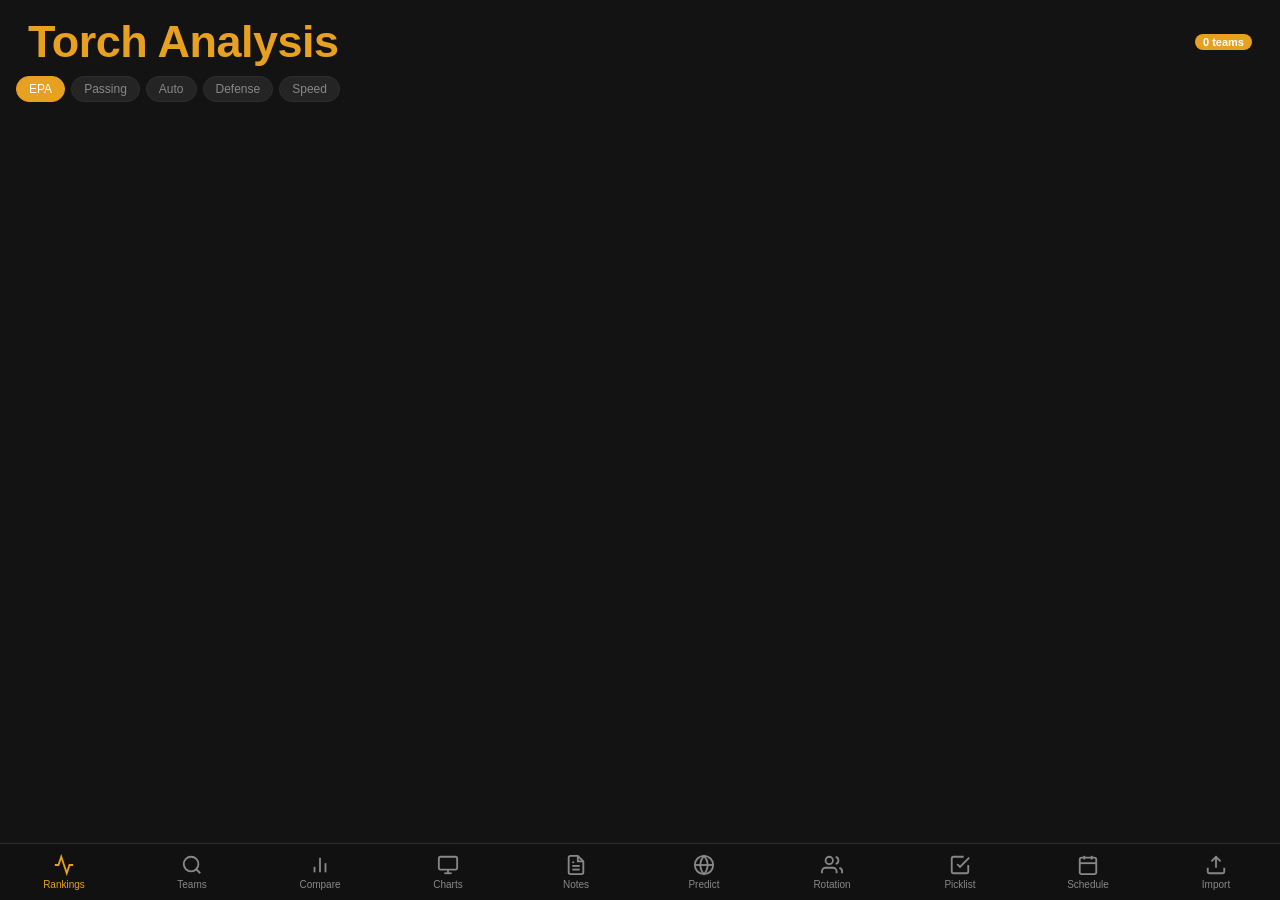
==== index.html @ f42e80dc "Bundle Chart.js locally so charts work offline / on restricted networks" ====
<!DOCTYPE html>
<html lang="en">
<head>
<meta charset="UTF-8">
<meta name="viewport" content="width=device-width, initial-scale=1, maximum-scale=1">
<meta name="apple-mobile-web-app-capable" content="yes">
<meta name="apple-mobile-web-app-status-bar-style" content="black-translucent">
<title>Torch Analysis</title>
<script src="chart.umd.min.js"></script>
<style>
  :root {
    --bg: #131313;
    --card: #1c1c1c;
    --card2: #242424;
    --border: #2e2e2e;
    --accent: #e8a020;
    --accent2: #c97d00;
    --red: #e05555;
    --green: #4caf7d;
    --yellow: #f0c040;
    --text: #f0f0f0;
    --muted: #888888;
    --radius: 12px;
  }
  * { box-sizing: border-box; margin: 0; padding: 0; -webkit-tap-highlight-color: transparent; }
  body { background: var(--bg); color: var(--text); font-family: -apple-system, sans-serif; min-height: 100vh; padding-bottom: 70px; }

  /* ── NAV ── */
  .nav { position: fixed; bottom: 0; left: 0; right: 0; background: #111; border-top: 1px solid var(--border); display: flex; z-index: 100; padding-bottom: env(safe-area-inset-bottom); }
  .nav-btn { flex: 1; display: flex; flex-direction: column; align-items: center; gap: 3px; padding: 10px 0; font-size: 10px; color: var(--muted); background: none; border: none; cursor: pointer; transition: color .15s; }
  .nav-btn.active { color: var(--accent); }
  .nav-btn svg { width: 22px; height: 22px; }

  /* ── HEADER ── */
  .header { padding: 16px 16px 8px; display: flex; align-items: center; justify-content: space-between; }
  .header h1 { font-size: 45px; font-weight: 700; letter-spacing: -.5px; color: var(--accent); }
  .header h1 span { color: var(--accent); }
  .badge { background: var(--accent); color: #fff; font-size: 11px; padding: 2px 8px; border-radius: 20px; font-weight: 600; }

  /* ── PAGES ── */
  .page { display: none; padding: 0 12px; }
  .page.active { display: block; }

  /* ── UPLOAD ── */
  .upload-zone { border: 2px dashed var(--border); border-radius: var(--radius); padding: 40px 20px; text-align: center; margin: 20px 0; cursor: pointer; transition: border-color .2s; }
  .upload-zone:hover, .upload-zone.drag { border-color: var(--accent); }
  .upload-zone svg { width: 48px; height: 48px; color: var(--muted); margin-bottom: 12px; }
  .upload-zone p { color: var(--muted); font-size: 14px; }
  .upload-zone strong { color: var(--text); display: block; font-size: 16px; margin-bottom: 6px; }
  #fileInput { display: none; }
  .loaded-files { display: flex; flex-direction: column; gap: 6px; margin: 12px 0; }
  .loaded-file { background: var(--card); border: 1px solid var(--border); border-radius: 10px; padding: 10px 14px; display: flex; align-items: center; justify-content: space-between; }
  .loaded-file-info { display: flex; flex-direction: column; gap: 2px; }
  .loaded-file-name { font-size: 14px; font-weight: 600; }
  .loaded-file-meta { font-size: 12px; color: var(--muted); }
  .remove-btn { background: none; border: none; color: var(--muted); cursor: pointer; padding: 4px; font-size: 18px; line-height: 1; }
  .remove-btn:hover { color: var(--red); }
  .btn { background: var(--accent); color: #fff; border: none; border-radius: 10px; padding: 12px 24px; font-size: 15px; font-weight: 600; cursor: pointer; width: 100%; margin-top: 8px; }
  .btn.secondary { background: var(--card2); color: var(--text); }

  /* ── SEARCH ── */
  .search-bar { position: relative; margin: 8px 0 12px; }
  .search-bar input { width: 100%; background: var(--card); border: 1px solid var(--border); border-radius: 10px; padding: 11px 14px 11px 38px; color: var(--text); font-size: 15px; outline: none; }
  .search-bar input::placeholder { color: var(--muted); }
  .search-bar svg { position: absolute; left: 11px; top: 50%; transform: translateY(-50%); color: var(--muted); width: 18px; height: 18px; }

  /* ── SORT BAR ── */
  .sort-bar { display: flex; gap: 6px; overflow-x: auto; padding-bottom: 8px; scrollbar-width: none; }
  .sort-bar::-webkit-scrollbar { display: none; }
  .sort-chip { background: var(--card2); border: 1px solid var(--border); color: var(--muted); border-radius: 20px; padding: 5px 12px; font-size: 12px; white-space: nowrap; cursor: pointer; transition: all .15s; }
  .sort-chip.active { background: var(--accent); border-color: var(--accent); color: #fff; }

  /* ── TEAM CARD (list) ── */
  .team-list { display: flex; flex-direction: column; gap: 8px; margin-top: 4px; }
  .team-card { background: var(--card); border-radius: var(--radius); padding: 14px; cursor: pointer; transition: background .15s; border: 1px solid var(--border); }
  .team-card:active { background: var(--card2); }
  .team-card-top { display: flex; align-items: center; justify-content: space-between; margin-bottom: 10px; }
  .team-num { font-size: 18px; font-weight: 700; }
  .epa-badge { font-size: 13px; font-weight: 700; padding: 3px 10px; border-radius: 20px; }
  .epa-high { background: rgba(76,175,125,.2); color: var(--green); }
  .epa-mid  { background: rgba(240,192,64,.2); color: var(--yellow); }
  .epa-low  { background: rgba(224,85,85,.2);  color: var(--red); }
  .team-stats { display: grid; grid-template-columns: repeat(4, 1fr); gap: 6px; }
  .stat { text-align: center; }
  .stat-val { font-size: 15px; font-weight: 700; }
  .stat-lbl { font-size: 10px; color: var(--muted); margin-top: 1px; }
  .rank-num { color: var(--muted); font-size: 13px; font-weight: 600; min-width: 24px; }

  /* ── TEAM DETAIL ── */
  .back-btn { display: flex; align-items: center; gap: 6px; color: var(--accent); font-size: 15px; background: none; border: none; cursor: pointer; padding: 10px 0; }
  .detail-hero { background: var(--card); border-radius: var(--radius); padding: 20px; margin: 8px 0; border: 1px solid var(--border); }
  .detail-team-num { font-size: 36px; font-weight: 800; }
  .detail-matches { color: var(--muted); font-size: 13px; margin-top: 2px; }
  .section-title { font-size: 13px; font-weight: 700; color: var(--muted); text-transform: uppercase; letter-spacing: .5px; margin: 16px 0 8px; }
  .stats-grid { display: grid; grid-template-columns: repeat(3, 1fr); gap: 8px; }
  .stat-card { background: var(--card); border-radius: 10px; padding: 14px 10px; text-align: center; border: 1px solid var(--border); }
  .stat-card-val { font-size: 22px; font-weight: 800; }
  .stat-card-lbl { font-size: 11px; color: var(--muted); margin-top: 3px; }
  .ability-row { display: flex; gap: 8px; flex-wrap: wrap; }
  .ability-chip { border-radius: 20px; padding: 5px 12px; font-size: 12px; font-weight: 600; }
  .chip-yes { background: rgba(76,175,125,.15); color: var(--green); border: 1px solid rgba(76,175,125,.3); }
  .chip-no  { background: rgba(255,255,255,.05); color: var(--muted); border: 1px solid var(--border); }
  .incident-row { display: flex; gap: 8px; flex-wrap: wrap; }
  .incident-chip { border-radius: 20px; padding: 5px 12px; font-size: 12px; font-weight: 600; background: rgba(224,85,85,.1); color: var(--red); border: 1px solid rgba(224,85,85,.2); }
  .match-row { background: var(--card); border-radius: 10px; padding: 12px 14px; margin-bottom: 6px; border: 1px solid var(--border); display: flex; align-items: center; gap: 12px; }
  .match-num { font-weight: 700; font-size: 14px; min-width: 28px; }
  .match-alliance { font-size: 11px; font-weight: 700; padding: 2px 7px; border-radius: 6px; }
  .alliance-red  { background: rgba(224,85,85,.2); color: var(--red); }
  .alliance-blue { background: rgba(240,165,0,.2); color: var(--accent); }
  .match-details { flex: 1; display: flex; gap: 14px; font-size: 13px; }
  .match-detail-item { display: flex; flex-direction: column; align-items: center; }
  .match-detail-val { font-weight: 700; }
  .match-detail-lbl { font-size: 10px; color: var(--muted); }

  /* ── COMPARE ── */
  .compare-inputs { display: grid; grid-template-columns: 1fr 1fr; gap: 8px; margin: 12px 0; }
  .compare-input { background: var(--card); border: 1px solid var(--border); border-radius: 10px; padding: 10px 12px; color: var(--text); font-size: 15px; width: 100%; outline: none; text-align: center; font-weight: 700; }
  .compare-grid { display: flex; flex-direction: column; gap: 6px; margin-top: 8px; }
  .compare-row { display: grid; grid-template-columns: 1fr auto 1fr; gap: 8px; align-items: center; background: var(--card); border-radius: 10px; padding: 12px; border: 1px solid var(--border); }
  .compare-val { font-size: 18px; font-weight: 800; text-align: center; }
  .compare-lbl { font-size: 11px; color: var(--muted); text-align: center; font-weight: 600; }
  .compare-winner { color: var(--green); }
  .compare-loser  { color: var(--muted); }

  /* ── CHARTS ── */
  .selector-label { font-size: 12px; font-weight: 700; color: var(--muted); text-transform: uppercase; letter-spacing: .5px; margin-bottom: 8px; }
  .selector-bar { display: flex; gap: 6px; overflow-x: auto; padding-bottom: 4px; scrollbar-width: none; }
  .selector-bar::-webkit-scrollbar { display: none; }
  .selector-chip { background: var(--card2); border: 1px solid var(--border); color: var(--muted); border-radius: 20px; padding: 6px 14px; font-size: 13px; font-weight: 600; white-space: nowrap; cursor: pointer; transition: all .15s; flex-shrink: 0; }
  .selector-chip.active { background: var(--accent); border-color: var(--accent); color: #fff; }
  .chart-dropdown { background: var(--card); border: 1px solid var(--border); border-radius: 10px; overflow: hidden; margin-bottom: 6px; }
  .chart-dropdown:empty { display: none; }
  .chart-dropdown-item { padding: 11px 14px; font-size: 14px; font-weight: 600; cursor: pointer; border-bottom: 1px solid var(--border); display: flex; align-items: center; justify-content: space-between; }
  .chart-dropdown-item:last-child { border-bottom: none; }
  .chart-dropdown-item:active { background: var(--card2); }
  .chart-dropdown-item .item-meta { font-size: 12px; color: var(--muted); font-weight: 400; }
  .chart-selected-team { background: var(--accent); color: #fff; border-radius: 10px; padding: 10px 14px; font-size: 14px; font-weight: 700; display: flex; align-items: center; justify-content: space-between; margin-bottom: 6px; }
  .chart-clear-btn { background: rgba(255,255,255,.2); border: none; color: #fff; border-radius: 6px; padding: 2px 8px; font-size: 12px; cursor: pointer; }

  /* ── NOTES ── */
  .notes-team-row { background: var(--card); border: 1px solid var(--border); border-radius: var(--radius); padding: 14px 16px; margin-bottom: 8px; cursor: pointer; display: flex; align-items: center; justify-content: space-between; }
  .notes-team-row:active { background: var(--card2); }
  .notes-team-row-left { display: flex; flex-direction: column; gap: 3px; }
  .notes-team-row-num { font-size: 18px; font-weight: 800; }
  .notes-team-row-meta { font-size: 12px; color: var(--muted); }
  .notes-team-row-right { display: flex; align-items: center; gap: 8px; }
  .notes-chevron { color: var(--muted); }
  .match-row-note { background: var(--card); border: 1px solid var(--border); border-radius: var(--radius); padding: 14px 16px; margin-bottom: 8px; cursor: pointer; display: flex; align-items: center; justify-content: space-between; }
  .match-row-note:active { background: var(--card2); }
  .match-row-note-left { display: flex; flex-direction: column; gap: 4px; }
  .match-row-note-title { font-size: 15px; font-weight: 700; display: flex; align-items: center; gap: 8px; }
  .match-row-note-sub { font-size: 12px; color: var(--muted); }
  .note-card { background: var(--card); border: 1px solid var(--border); border-radius: var(--radius); padding: 16px; margin-bottom: 10px; }
  .note-header { display: flex; align-items: center; justify-content: space-between; margin-bottom: 12px; }
  .note-team { font-size: 17px; font-weight: 800; }
  .note-meta { display: flex; gap: 6px; align-items: center; }
  .note-scout { font-size: 12px; color: var(--muted); }
  .note-section { margin-bottom: 14px; }
  .note-section-title { font-size: 11px; font-weight: 700; color: var(--muted); text-transform: uppercase; letter-spacing: .5px; margin-bottom: 6px; }
  .note-body { display: flex; flex-direction: column; gap: 6px; }
  .note-line { font-size: 14px; color: var(--text); line-height: 1.6; }
  .note-line span { color: var(--muted); margin-right: 4px; }
  .note-incidents { display: flex; gap: 6px; flex-wrap: wrap; }

  /* ── EMPTY ── */
  .empty { text-align: center; padding: 60px 20px; color: var(--muted); }
  .empty svg { width: 56px; height: 56px; margin-bottom: 16px; opacity: .4; }
  .empty p { font-size: 15px; }

  /* ── MISC ── */
  .divider { height: 1px; background: var(--border); margin: 12px 0; }
  .row { display: flex; align-items: center; justify-content: space-between; }
  .tag { font-size: 11px; background: var(--card2); color: var(--muted); padding: 2px 8px; border-radius: 6px; }
  .color-green { color: var(--green); }
  .color-yellow { color: var(--yellow); }
  .color-red { color: var(--red); }
  .color-accent { color: var(--accent); }

  /* ── LOCK SCREEN ── */
  .lock-overlay {
    position: fixed; inset: 0; z-index: 9999;
    background: var(--bg);
    display: flex; flex-direction: column; align-items: center; justify-content: center;
    padding: 32px;
  }
  .lock-overlay.hidden { display: none; }
  .lock-logo { font-size: 42px; font-weight: 800; color: var(--accent); letter-spacing: -1px; margin-bottom: 6px; }
  .lock-logo span { color: var(--accent2); }
  .lock-sub { font-size: 13px; color: var(--muted); margin-bottom: 36px; }
  .lock-box { width: 100%; max-width: 320px; background: var(--card); border: 1px solid var(--border); border-radius: 16px; padding: 24px; }
  .lock-box h2 { font-size: 15px; font-weight: 700; color: var(--text); margin-bottom: 16px; text-align: center; }
  .lock-input { width: 100%; background: var(--card2); border: 1px solid var(--border); border-radius: 10px; padding: 12px 14px; color: var(--text); font-size: 16px; outline: none; -webkit-appearance: none; margin-bottom: 12px; letter-spacing: 2px; }
  .lock-input.shake { animation: shake .3s ease; }
  .lock-btn { width: 100%; background: var(--accent); border: none; border-radius: 10px; padding: 13px; color: #131313; font-size: 15px; font-weight: 700; cursor: pointer; }
  .lock-err { font-size: 12px; color: #f87171; text-align: center; margin-top: 10px; min-height: 16px; }
  @keyframes shake {
    0%,100%{transform:translateX(0)} 20%{transform:translateX(-8px)} 40%{transform:translateX(8px)} 60%{transform:translateX(-6px)} 80%{transform:translateX(6px)}
  }
</style>
</head>
<body>


<!-- ── AI LOCK ── -->
<div class="lock-overlay hidden" id="ai-lock">
  <div class="lock-logo" id="ai-lock-logo">AI <span>Scout</span></div>
  <div class="lock-sub">Restricted Access</div>
  <div style="font-size:14px;color:#888888;text-align:center;margin-bottom:20px;line-height:1.5;">Restricted access — please enter password</div>
  <div class="lock-box">
    <h2 id="ai-lock-title">AI Access Password</h2>
    <input class="lock-input" id="ai-lock-input" type="password" placeholder="Password" onkeydown="if(event.key==='Enter')submitAILock()">
    <button class="lock-btn" onclick="submitAILock()">Unlock</button>
    <div class="lock-err" id="ai-lock-err"></div>
  </div>
</div>

<!-- ── NAVIGATION ── -->
<nav class="nav">
  <button class="nav-btn active" onclick="showPage('rankings')">
    <svg viewBox="0 0 24 24" fill="none" stroke="currentColor" stroke-width="2"><polyline points="22 12 18 12 15 21 9 3 6 12 2 12"/></svg>
    Rankings
  </button>
  <button class="nav-btn" onclick="showPage('teams')">
    <svg viewBox="0 0 24 24" fill="none" stroke="currentColor" stroke-width="2"><circle cx="11" cy="11" r="8"/><line x1="21" y1="21" x2="16.65" y2="16.65"/></svg>
    Teams
  </button>
  <button class="nav-btn" onclick="showPage('compare')">
    <svg viewBox="0 0 24 24" fill="none" stroke="currentColor" stroke-width="2"><line x1="18" y1="20" x2="18" y2="10"/><line x1="12" y1="20" x2="12" y2="4"/><line x1="6" y1="20" x2="6" y2="14"/></svg>
    Compare
  </button>
  <button class="nav-btn" onclick="showPage('charts')">
    <svg viewBox="0 0 24 24" fill="none" stroke="currentColor" stroke-width="2"><rect x="2" y="3" width="20" height="14" rx="2"/><line x1="8" y1="21" x2="16" y2="21"/><line x1="12" y1="17" x2="12" y2="21"/></svg>
    Charts
  </button>
  <button class="nav-btn" onclick="showPage('notes')">
    <svg viewBox="0 0 24 24" fill="none" stroke="currentColor" stroke-width="2"><path d="M14 2H6a2 2 0 00-2 2v16a2 2 0 002 2h12a2 2 0 002-2V8z"/><polyline points="14 2 14 8 20 8"/><line x1="16" y1="13" x2="8" y2="13"/><line x1="16" y1="17" x2="8" y2="17"/><polyline points="10 9 9 9 8 9"/></svg>
    Notes
  </button>
  <button class="nav-btn" onclick="showPage('predict')">
    <svg viewBox="0 0 24 24" fill="none" stroke="currentColor" stroke-width="2"><circle cx="12" cy="12" r="10"/><line x1="2" y1="12" x2="22" y2="12"/><path d="M12 2a15.3 15.3 0 0 1 4 10 15.3 15.3 0 0 1-4 10 15.3 15.3 0 0 1-4-10 15.3 15.3 0 0 1 4-10z"/></svg>
    Predict
  </button>
  <button class="nav-btn" onclick="showPage('rotation')">
    <svg viewBox="0 0 24 24" fill="none" stroke="currentColor" stroke-width="2"><path d="M17 21v-2a4 4 0 00-4-4H5a4 4 0 00-4 4v2"/><circle cx="9" cy="7" r="4"/><path d="M23 21v-2a4 4 0 00-3-3.87"/><path d="M16 3.13a4 4 0 010 7.75"/></svg>
    Rotation
  </button>
  <button class="nav-btn" onclick="showPage('picklist')">
    <svg viewBox="0 0 24 24" fill="none" stroke="currentColor" stroke-width="2"><path d="M9 11l3 3L22 4"/><path d="M21 12v7a2 2 0 01-2 2H5a2 2 0 01-2-2V5a2 2 0 012-2h11"/></svg>
    Picklist
  </button>
  <button class="nav-btn" onclick="showPage('schedule')">
    <svg viewBox="0 0 24 24" fill="none" stroke="currentColor" stroke-width="2"><rect x="3" y="4" width="18" height="18" rx="2"/><line x1="16" y1="2" x2="16" y2="6"/><line x1="8" y1="2" x2="8" y2="6"/><line x1="3" y1="10" x2="21" y2="10"/></svg>
    Schedule
  </button>
  <button class="nav-btn" onclick="requestImportPage()">
    <svg viewBox="0 0 24 24" fill="none" stroke="currentColor" stroke-width="2"><path d="M21 15v4a2 2 0 01-2 2H5a2 2 0 01-2-2v-4"/><polyline points="17 8 12 3 7 8"/><line x1="12" y1="3" x2="12" y2="15"/></svg>
    Import
  </button>
</nav>

<!-- ══ PAGE: PICKLIST ══ -->
<div id="page-picklist" class="page">
  <div class="header"><h1>Alliance <span>Picklist</span></h1></div>
  <div style="padding:0 4px">
    <div style="background:var(--card);border:1px solid var(--border);border-radius:var(--radius);padding:12px 14px;margin-bottom:10px;">
      <div style="font-size:11px;color:var(--muted);font-weight:600;text-transform:uppercase;letter-spacing:.5px;margin-bottom:6px;">Your Team</div>
      <input id="picklist-my-team" type="text" inputmode="numeric" pattern="[0-9]*" placeholder="Enter your team number"
        style="width:100%;background:var(--card2);border:1px solid var(--border);border-radius:10px;padding:10px 14px;color:var(--text);font-size:16px;font-weight:700;outline:none;-webkit-appearance:none;"
        oninput="picklistMyTeam=this.value.trim();localStorage.setItem('frc_picklist_myteam',picklistMyTeam);renderPicklist()">
    </div>
    <div id="picklist-suggestion" style="display:none;background:var(--card);border:1px solid var(--accent);border-radius:var(--radius);padding:12px 14px;margin-bottom:10px;"></div>
    <div class="selector-bar" style="margin-bottom:10px">
      <div class="selector-chip active" id="pl-filter-all" onclick="setPlFilter('all')">All</div>
      <div class="selector-chip" id="pl-filter-available" onclick="setPlFilter('available')">Available</div>
      <div class="selector-chip" id="pl-filter-taken" onclick="setPlFilter('taken')">Taken</div>
      <div class="selector-chip" id="pl-filter-dnp" onclick="setPlFilter('dnp')">DNP</div>
    </div>
    <div id="picklist-list"></div>
    <button class="btn secondary" onclick="resetPicklistStatuses()" style="margin-top:12px;width:100%">Reset All Statuses</button>
  </div>
</div>

<!-- ══ PAGE: SCHEDULE ══ -->
<div id="page-schedule" class="page">
  <div class="header"><h1>Match <span>Schedule</span></h1></div>
  <div style="padding:0 4px">
    <div style="display:flex;gap:8px;margin-bottom:10px;align-items:center">
      <input id="schedule-my-team" type="text" inputmode="numeric" pattern="[0-9]*" placeholder="Your team #"
        style="flex:1;background:var(--card);border:1px solid var(--border);border-radius:10px;padding:8px 12px;color:var(--text);font-size:15px;font-weight:700;outline:none;-webkit-appearance:none;"
        oninput="scheduleMyTeam=this.value.trim();renderSchedule()">
      <div class="selector-bar" style="margin:0">
        <div class="selector-chip active" id="sched-filter-all" onclick="setSchedFilter('all')">All</div>
        <div class="selector-chip" id="sched-filter-mine" onclick="setSchedFilter('mine')">Mine</div>
      </div>
    </div>
    <div id="schedule-list"></div>
  </div>
</div>

<!-- ══ PAGE: CHARTS ══ -->
<div id="page-charts" class="page">
  <div class="header"><h1>Team <span>Charts</span></h1></div>
  <div style="padding: 0 4px">

    <!-- Mode selector -->
    <div class="selector-label">Mode</div>
    <div class="selector-bar" style="margin-bottom:14px">
      <div class="selector-chip active" id="mode-perMatch"    onclick="setChartMode('perMatch')">Per Match</div>
      <div class="selector-chip"        id="mode-overEvents"  onclick="setChartMode('overEvents')">Over Events</div>
      <div class="selector-chip"        id="mode-compare"     onclick="setChartMode('compare')">Compare</div>
      <div class="selector-chip"        id="mode-overlay"     onclick="setChartMode('overlay')">Overlay</div>
    </div>

    <!-- ── PER MATCH ── -->
    <div id="chart-mode-perMatch">
    <!-- Team search -->
    <div class="selector-label">Teams <span style="font-weight:400;text-transform:none;letter-spacing:0">(up to 10)</span></div>
    <div class="search-bar" style="margin:0 0 4px">
      <svg viewBox="0 0 24 24" fill="none" stroke="currentColor" stroke-width="2"><circle cx="11" cy="11" r="8"/><line x1="21" y1="21" x2="16.65" y2="16.65"/></svg>
      <input id="chart-team-input" type="text" inputmode="numeric" pattern="[0-9]*" placeholder="Add a team number…" oninput="filterChartTeams()" autocomplete="off">
    </div>
    <div id="chart-team-dropdown" class="chart-dropdown"></div>
    <div id="chart-teams-selected" style="display:flex;flex-wrap:wrap;gap:6px;margin-bottom:10px;min-height:0"></div>

    <!-- Chart type -->
    <div class="selector-label" style="margin-top:6px">Chart Type</div>
    <div class="selector-bar">
      <div class="selector-chip active" id="ctype-bar"  onclick="setChartType('bar')">Bar</div>
      <div class="selector-chip"        id="ctype-line" onclick="setChartType('line')">Line</div>
      <div class="selector-chip"        id="ctype-dot"  onclick="setChartType('dot')">Dot</div>
    </div>

    <!-- Category -->
    <div class="selector-label" style="margin-top:12px">Category</div>
    <div class="selector-bar">
      <div class="selector-chip active" id="cat-Scoring"  onclick="setChartCat('Scoring')">Scoring</div>
      <div class="selector-chip"        id="cat-Accuracy" onclick="setChartCat('Accuracy')">Accuracy</div>
      <div class="selector-chip"        id="cat-Auto"     onclick="setChartCat('Auto')">Auto</div>
    </div>

    <!-- Metrics -->
    <div class="selector-label" style="margin-top:12px">Metric</div>
    <div class="selector-bar" id="chart-metric-bar"></div>

    <!-- Avg toggle -->
    <div style="display:flex;align-items:center;gap:8px;margin:12px 0 4px">
      <label style="display:flex;align-items:center;gap:6px;cursor:pointer;font-size:13px;color:var(--muted)">
        <input type="checkbox" id="show-avg" onchange="renderChart()" style="accent-color:var(--accent)"> Show average line
      </label>
    </div>

    <!-- Chart -->
    <div id="chart-container" style="position:relative;background:var(--card);border:1px solid var(--border);border-radius:var(--radius);padding:16px;margin-top:4px;">
      <canvas id="main-chart"></canvas>
      <div id="chart-empty" class="empty" style="padding:40px 0"><p>Select a team and metric</p></div>
    </div>
    </div><!-- end chart-mode-perMatch -->

    <!-- ── OVER EVENTS ── -->
    <div id="chart-mode-overEvents" style="display:none">
      <div class="selector-label">Team</div>
      <div class="search-bar" style="margin:0 0 4px">
        <svg viewBox="0 0 24 24" fill="none" stroke="currentColor" stroke-width="2"><circle cx="11" cy="11" r="8"/><line x1="21" y1="21" x2="16.65" y2="16.65"/></svg>
        <input id="oe-team-input" type="text" inputmode="numeric" pattern="[0-9]*" placeholder="Type a team number…" oninput="filterOETeam()" autocomplete="off">
      </div>
      <div id="oe-team-dropdown" class="chart-dropdown"></div>
      <div id="oe-team-selected" style="margin-bottom:10px;font-size:14px;font-weight:700;color:var(--accent)"></div>

      <div class="selector-label" style="margin-top:6px">Metric</div>
      <div class="selector-bar" id="oe-metric-bar"></div>

      <div id="oe-chart-container" style="position:relative;background:var(--card);border:1px solid var(--border);border-radius:var(--radius);padding:16px;margin-top:12px;">
        <canvas id="oe-chart"></canvas>
        <div id="oe-empty" class="empty" style="padding:40px 0"><p>Select a team and metric</p></div>
      </div>
    </div>

    <!-- ── COMPARE ── -->
    <div id="chart-mode-compare" style="display:none">
      
      <div id="cmp-team-picker">
        <div class="search-bar" style="margin:0 0 4px">
          <svg viewBox="0 0 24 24" fill="none" stroke="currentColor" stroke-width="2"><circle cx="11" cy="11" r="8"/><line x1="21" y1="21" x2="16.65" y2="16.65"/></svg>
          <input id="cmp-team-input" type="text" inputmode="numeric" pattern="[0-9]*" placeholder="Add a team…" oninput="filterCmpTeams()" autocomplete="off">
        </div>
        <div id="cmp-team-dropdown" class="chart-dropdown"></div>
        <div id="cmp-teams-selected" style="display:flex;flex-wrap:wrap;gap:6px;margin-bottom:10px;"></div>
      </div>

      <div class="selector-label">Dependent Variable (Y axis)</div>
      <div class="selector-bar" id="cmp-metric-bar"></div>

      <div class="selector-label" style="margin-top:12px">Sort</div>
      <div class="selector-bar" style="margin-bottom:12px">
        <div class="selector-chip active" id="cmp-sort-desc" onclick="setCmpSort('desc')">Highest first</div>
        <div class="selector-chip" id="cmp-sort-asc" onclick="setCmpSort('asc')">Lowest first</div>
        <div class="selector-chip" id="cmp-sort-team" onclick="setCmpSort('team')">By team #</div>
      </div>

      <div id="cmp-chart-container" style="position:relative;background:var(--card);border:1px solid var(--border);border-radius:var(--radius);padding:16px;">
        <canvas id="cmp-chart"></canvas>
        <div id="cmp-empty" class="empty" style="padding:40px 0"><p>Select a metric to compare</p></div>
      </div>
    </div>

    <!-- ── OVERLAY ── -->
    <div id="chart-mode-overlay" style="display:none">

      <div class="selector-label">Teams <span style="font-weight:400;text-transform:none;letter-spacing:0">(up to 6)</span></div>
      <div class="search-bar" style="margin:0 0 4px">
        <svg viewBox="0 0 24 24" fill="none" stroke="currentColor" stroke-width="2"><circle cx="11" cy="11" r="8"/><line x1="21" y1="21" x2="16.65" y2="16.65"/></svg>
        <input id="ov-team-input" type="text" inputmode="numeric" pattern="[0-9]*" placeholder="Add a team number…" oninput="filterOvTeams()" autocomplete="off">
      </div>
      <div id="ov-team-dropdown" class="chart-dropdown"></div>
      <div id="ov-teams-selected" style="display:flex;flex-wrap:wrap;gap:6px;margin-bottom:12px;min-height:0"></div>

      <div class="selector-label">Metrics <span style="font-weight:400;text-transform:none;letter-spacing:0">(select multiple)</span></div>
      <div id="ov-metrics-grid" style="display:grid;grid-template-columns:1fr 1fr;gap:6px;margin-bottom:12px;"></div>

      <div class="selector-label" style="margin-top:4px">X Axis</div>
      <div class="selector-bar" style="margin-bottom:10px">
        <div class="selector-chip active" id="ov-x-teams"   onclick="setOvX('teams')">By Team</div>
        <div class="selector-chip"        id="ov-x-matches" onclick="setOvX('matches')">Match History</div>
        <div class="selector-chip"        id="ov-x-events"  onclick="setOvX('events')">By Event</div>
      </div>

      <div class="selector-label">Chart Type</div>
      <div class="selector-bar" style="margin-bottom:10px">
        <div class="selector-chip active" id="ov-type-bar"  onclick="setOvType('bar')">Bar</div>
        <div class="selector-chip"        id="ov-type-line" onclick="setOvType('line')">Line</div>
        <div class="selector-chip"        id="ov-type-dot"  onclick="setOvType('dot')">Dot</div>
      </div>

      <div id="ov-empty" class="empty" style="padding:40px 0;margin-top:4px;"><p>Select teams and metrics to overlay</p></div>
      <div id="ov-charts-grid" style="display:none;gap:10px;margin-top:4px;"></div>

    </div>

  </div>
</div>

<!-- ══ PAGE: NOTES ══ -->
<div id="page-notes" class="page">
  <!-- Level 1: Team list -->
  <div id="notes-level-teams">
    <div class="header"><h1>Scout <span>Notes</span></h1></div>
    <div style="padding: 0 4px">
      <div class="search-bar">
        <svg viewBox="0 0 24 24" fill="none" stroke="currentColor" stroke-width="2"><circle cx="11" cy="11" r="8"/><line x1="21" y1="21" x2="16.65" y2="16.65"/></svg>
        <input id="notes-search" type="text" inputmode="numeric" pattern="[0-9]*" placeholder="Search team number…" oninput="renderNotes()">
      </div>
      <div id="notes-list"></div>
    </div>
  </div>

  <!-- Level 2: Match list for a team -->
  <div id="notes-level-matches" style="display:none">
    <div class="header" style="align-items:center">
      <button class="back-btn" style="padding:0" onclick="notesBack('teams')">
        <svg width="18" height="18" viewBox="0 0 24 24" fill="none" stroke="currentColor" stroke-width="2.5"><polyline points="15 18 9 12 15 6"/></svg>
        Notes
      </button>
    </div>
    <div style="padding: 0 4px" id="notes-matches-content"></div>
  </div>

  <!-- Level 3: Full note for a single match -->
  <div id="notes-level-detail" style="display:none">
    <div class="header" style="align-items:center">
      <button class="back-btn" style="padding:0" onclick="notesBack('matches')">
        <svg width="18" height="18" viewBox="0 0 24 24" fill="none" stroke="currentColor" stroke-width="2.5"><polyline points="15 18 9 12 15 6"/></svg>
        <span id="notes-detail-back-label">Team</span>
      </button>
    </div>
    <div style="padding: 0 4px" id="notes-detail-content"></div>
  </div>
</div>

<!-- ══ PAGE: RANKINGS ══ -->
<div id="page-rankings" class="page active">
  <div class="header">
    <h1>Torch <span>Analysis</span></h1>
    <span class="badge" id="team-count-badge">0 teams</span>
  </div>
  <div style="padding: 0 4px">
    <div class="sort-bar" id="sort-bar">
      <div class="sort-chip active" onclick="setSort('epa')">EPA</div>
      <div class="sort-chip" onclick="setSort('passing')">Passing</div>
      <div class="sort-chip" onclick="setSort('autoShots')">Auto</div>
      <div class="sort-chip" onclick="setSort('defense')">Defense</div>
      <div class="sort-chip" onclick="setSort('speed')">Speed</div>
    </div>
    <div class="team-list" id="rankings-list"></div>
  </div>
</div>

<!-- ══ PAGE: TEAMS ══ -->
<div id="page-teams" class="page">
  <div class="header"><h1>Team <span>Lookup</span></h1></div>
  <div style="padding: 0 4px">
    <div class="search-bar">
      <svg viewBox="0 0 24 24" fill="none" stroke="currentColor" stroke-width="2"><circle cx="11" cy="11" r="8"/><line x1="21" y1="21" x2="16.65" y2="16.65"/></svg>
      <input id="team-search" type="text" inputmode="numeric" pattern="[0-9]*" placeholder="Search team number…" oninput="renderTeamSearch()">
    </div>
    <div id="team-search-results"></div>
  </div>
</div>

<!-- ══ PAGE: COMPARE ══ -->
<div id="page-compare" class="page">
  <div class="header"><h1>Team <span>Compare</span></h1></div>
  <div style="padding: 0 4px">
    <div class="compare-inputs">
      <input class="compare-input" id="compare-a" type="text" inputmode="numeric" pattern="[0-9]*" placeholder="Team A" oninput="renderCompare()">
      <input class="compare-input" id="compare-b" type="text" inputmode="numeric" pattern="[0-9]*" placeholder="Team B" oninput="renderCompare()">
    </div>
    <div id="compare-results"></div>
  </div>
</div>

<!-- ══ PAGE: PREDICT ══ -->
<div id="page-predict" class="page">
  <div class="header"><h1>Match <span>Predict</span></h1></div>
  <div style="padding: 0 4px 24px;">

    <div style="display:grid;grid-template-columns:1fr 1fr;gap:10px;margin-bottom:16px;">

      <div style="background:rgba(224,85,85,.08);border:1px solid rgba(224,85,85,.35);border-radius:var(--radius);padding:14px;">
        <div style="font-size:12px;font-weight:700;color:#e05555;text-transform:uppercase;letter-spacing:.5px;margin-bottom:10px;">Red Alliance</div>
        <input id="red1" type="text" inputmode="numeric" pattern="[0-9]*" placeholder="Team 1" style="width:100%;background:var(--card2);border:1px solid rgba(224,85,85,.3);border-radius:8px;padding:9px 10px;color:var(--text);font-size:15px;font-weight:700;outline:none;-webkit-appearance:none;margin-bottom:6px;text-align:center;" oninput="clearPrediction()">
        <input id="red2" type="text" inputmode="numeric" pattern="[0-9]*" placeholder="Team 2" style="width:100%;background:var(--card2);border:1px solid rgba(224,85,85,.3);border-radius:8px;padding:9px 10px;color:var(--text);font-size:15px;font-weight:700;outline:none;-webkit-appearance:none;margin-bottom:6px;text-align:center;" oninput="clearPrediction()">
        <input id="red3" type="text" inputmode="numeric" pattern="[0-9]*" placeholder="Team 3" style="width:100%;background:var(--card2);border:1px solid rgba(224,85,85,.3);border-radius:8px;padding:9px 10px;color:var(--text);font-size:15px;font-weight:700;outline:none;-webkit-appearance:none;text-align:center;" oninput="clearPrediction()">
      </div>

      <div style="background:rgba(59,130,246,.08);border:1px solid rgba(59,130,246,.35);border-radius:var(--radius);padding:14px;">
        <div style="font-size:12px;font-weight:700;color:#60a5fa;text-transform:uppercase;letter-spacing:.5px;margin-bottom:10px;">Blue Alliance</div>
        <input id="blue1" type="text" inputmode="numeric" pattern="[0-9]*" placeholder="Team 1" style="width:100%;background:var(--card2);border:1px solid rgba(59,130,246,.3);border-radius:8px;padding:9px 10px;color:var(--text);font-size:15px;font-weight:700;outline:none;-webkit-appearance:none;margin-bottom:6px;text-align:center;" oninput="clearPrediction()">
        <input id="blue2" type="text" inputmode="numeric" pattern="[0-9]*" placeholder="Team 2" style="width:100%;background:var(--card2);border:1px solid rgba(59,130,246,.3);border-radius:8px;padding:9px 10px;color:var(--text);font-size:15px;font-weight:700;outline:none;-webkit-appearance:none;margin-bottom:6px;text-align:center;" oninput="clearPrediction()">
        <input id="blue3" type="text" inputmode="numeric" pattern="[0-9]*" placeholder="Team 3" style="width:100%;background:var(--card2);border:1px solid rgba(59,130,246,.3);border-radius:8px;padding:9px 10px;color:var(--text);font-size:15px;font-weight:700;outline:none;-webkit-appearance:none;text-align:center;" oninput="clearPrediction()">
      </div>
    </div>

    <div style="display:flex;gap:8px;margin-bottom:16px;">
      <button class="btn" onclick="runPrediction()" style="flex:1;">Predict Winner</button>
      <button onclick="clearAllTeams()" style="background:var(--card2);border:1px solid var(--border);border-radius:var(--radius);padding:10px 16px;color:var(--muted);font-size:14px;font-weight:600;cursor:pointer;">Clear</button>
    </div>

    <div id="predict-result" style="display:none;">
      <div id="predict-banner" style="border-radius:var(--radius);padding:20px;text-align:center;margin-bottom:12px;">
        <div id="predict-winner-label" style="font-size:13px;font-weight:700;text-transform:uppercase;letter-spacing:.5px;margin-bottom:6px;opacity:.8;"></div>
        <div id="predict-winner-name" style="font-size:28px;font-weight:800;"></div>
        <div id="predict-confidence" style="font-size:13px;margin-top:6px;opacity:.75;"></div>
      </div>
      <div style="background:var(--card);border:1px solid var(--border);border-radius:var(--radius);padding:14px;margin-bottom:12px;">
        <div style="font-size:12px;font-weight:700;color:var(--muted);text-transform:uppercase;letter-spacing:.5px;margin-bottom:12px;">Projected Scores</div>
        <div style="display:flex;align-items:center;gap:8px;">
          <div style="flex:1;text-align:center;">
            <div id="pred-red-score" style="font-size:32px;font-weight:800;color:#e05555;"></div>
            <div style="font-size:11px;color:var(--muted);margin-top:2px;">RED</div>
          </div>
          <div style="font-size:18px;color:var(--muted);font-weight:700;">vs</div>
          <div style="flex:1;text-align:center;">
            <div id="pred-blue-score" style="font-size:32px;font-weight:800;color:#60a5fa;"></div>
            <div style="font-size:11px;color:var(--muted);margin-top:2px;">BLUE</div>
          </div>
        </div>
      </div>
      <div id="predict-breakdown" style="background:var(--card);border:1px solid var(--border);border-radius:var(--radius);padding:14px;margin-bottom:12px;">
        <div style="font-size:12px;font-weight:700;color:var(--muted);text-transform:uppercase;letter-spacing:.5px;margin-bottom:10px;">Team Breakdown</div>
        <div id="predict-breakdown-content"></div>
      </div>

      <!-- Charts -->
      <div id="predict-charts"></div>

    </div>
    <div id="predict-err" style="font-size:13px;color:var(--red);text-align:center;margin-top:8px;"></div>
  </div>
</div>

<!-- ══ PAGE: IMPORT ══ -->
<div id="page-import" class="page">
  <div class="header"><h1>Import <span>Data</span></h1></div>
  <div style="padding: 0 4px">
    <div class="upload-zone" id="upload-zone" onclick="document.getElementById('fileInput').click()">
      <svg viewBox="0 0 24 24" fill="none" stroke="currentColor" stroke-width="1.5"><path d="M14 2H6a2 2 0 00-2 2v16a2 2 0 002 2h12a2 2 0 002-2V8z"/><polyline points="14 2 14 8 20 8"/><line x1="12" y1="18" x2="12" y2="12"/><line x1="9" y1="15" x2="15" y2="15"/></svg>
      <strong>Tap to import CSV</strong>
      <p>Select one or multiple files — they'll be merged</p>
    </div>
    <input type="file" id="fileInput" accept=".csv" multiple onchange="handleFiles(event)">
    <div id="loaded-files-list" class="loaded-files"></div>
    <div id="import-status" style="margin-top:4px;"></div>
    <button class="btn" id="export-all-btn" onclick="exportAllCSV()" style="display:none;margin-top:4px;">⬇ Export All as CSV</button>
    <button class="btn secondary" id="clear-btn" onclick="clearAllData()" style="display:none;margin-top:4px;">Clear All Data</button>
    <div style="margin-top:16px">
      <div style="font-size:11px;color:var(--muted);font-weight:600;text-transform:uppercase;letter-spacing:.5px;margin-bottom:8px;">Match Schedule</div>

      <!-- Image drop zone -->
      <div id="sched-img-zone" onclick="document.getElementById('sched-img-input').click()" ondragover="event.preventDefault();this.style.borderColor='var(--accent)'" ondragleave="this.style.borderColor='var(--border)'" ondrop="schedHandleDrop(event)" style="border:2px dashed var(--border);border-radius:var(--radius);padding:18px;text-align:center;cursor:pointer;margin-bottom:8px;transition:border-color .2s;">
        <div style="font-size:22px;margin-bottom:4px;">📷</div>
        <div style="font-size:13px;color:var(--muted);">Drop or tap to upload a schedule screenshot</div>
        <div style="font-size:11px;color:var(--muted);margin-top:2px;">You can also press Ctrl/Cmd+V to paste a screenshot</div>
        <input id="sched-img-input" type="file" accept="image/*" style="display:none" onchange="schedHandleFile(this.files[0])">
      </div>
      <div id="sched-img-status" style="margin-bottom:6px;font-size:13px;"></div>

      <div style="font-size:11px;color:var(--muted);margin-bottom:6px;">— or paste text directly —</div>
      <textarea id="schedule-paste" placeholder="Paste schedule here — copy from FRC Events, The Blue Alliance, or any spreadsheet. Expects columns: Match, Red 1, Red 2, Red 3, Blue 1, Blue 2, Blue 3" style="width:100%;min-height:80px;background:var(--card);border:1px solid var(--border);border-radius:var(--radius);padding:12px 14px;color:var(--text);font-size:13px;outline:none;resize:vertical;font-family:-apple-system,monospace;-webkit-appearance:none;line-height:1.5;" oninput="parseSchedulePaste()"></textarea>
      <div id="schedule-status" style="margin-top:6px;font-size:13px;"></div>
    </div>
  </div>
</div>

<!-- ══ PAGE: AI ══ -->
<div id="page-rotation" class="page">
  <div class="header"><h1>Scout <span>Rotation</span></h1></div>
  <div style="padding:0 4px">

    <div class="card" style="margin-bottom:12px">
      <div style="display:flex;align-items:center;justify-content:space-between;margin-bottom:10px">
        <span class="card-label" style="margin:0">Scouts</span>
        <button onclick="autoFillScouts()" style="font-size:12px;padding:4px 10px;border-radius:8px;border:1px solid var(--border);background:var(--card2);color:var(--text);cursor:pointer;-webkit-appearance:none;">Auto-fill from data</button>
      </div>
      <textarea id="rot-scouts" rows="5" placeholder="Enter scout names, one per line" style="width:100%;box-sizing:border-box;background:var(--input);border:1px solid var(--border);border-radius:8px;padding:8px;color:var(--text);font-size:13px;resize:vertical;font-family:inherit"></textarea>
    </div>

    <div class="card" style="margin-bottom:12px">
      <div class="card-label">Block Size</div>
      <div style="display:flex;align-items:center;gap:10px;margin-top:8px">
        <input type="number" id="rot-block-size" value="6" min="1" max="99" style="width:64px;background:var(--input);border:1px solid var(--border);border-radius:8px;padding:6px 10px;color:var(--text);font-size:15px;text-align:center;-webkit-appearance:none;">
        <span style="color:var(--muted);font-size:13px">matches per block — scouts rotate positions after each block</span>
      </div>
    </div>

    <div class="card" style="margin-bottom:16px">
      <div class="card-label">Shift Limits <span style="font-weight:400;color:var(--muted);font-size:11px;text-transform:none;letter-spacing:0">— optional</span></div>
      <p style="font-size:12px;color:var(--muted);margin:6px 0 8px 0">Cap how many blocks someone can be assigned. One per line.</p>
      <textarea id="rot-limits" rows="3" placeholder="Name: max blocks&#10;e.g. Wally: 2&#10;Jonathan: 1" style="width:100%;box-sizing:border-box;background:var(--input);border:1px solid var(--border);border-radius:8px;padding:8px;color:var(--text);font-size:13px;resize:vertical;font-family:inherit"></textarea>
    </div>

    <button onclick="generateRotation()" style="width:100%;padding:13px;border-radius:10px;border:none;background:var(--accent);color:#fff;font-size:15px;font-weight:600;cursor:pointer;-webkit-appearance:none;margin-bottom:16px">Generate Rotation</button>

    <div id="rotation-output"></div>

  </div>
</div>

<!-- ══ TEAM DETAIL (overlay) ══ -->
<div id="team-detail" style="display:none; padding: 0 12px 20px;">
  <button class="back-btn" onclick="closeDetail()">
    <svg width="18" height="18" viewBox="0 0 24 24" fill="none" stroke="currentColor" stroke-width="2.5"><polyline points="15 18 9 12 15 6"/></svg>
    Back
  </button>
  <div id="team-detail-content"></div>
</div>

<script>
// ── STATE ──────────────────────────────────────────────────────────────────
let rawData = [];
let loadedFiles = {}; // { filename: { rows, text } }
let teamStats = {};
let currentSort = 'epa';
let activePage = 'rankings';

// ── CSV PARSE ──────────────────────────────────────────────────────────────
function parseCSVLine(line) {
  const fields = []; let cur = '', inQ = false;
  for (let i = 0; i < line.length; i++) {
    const c = line[i];
    if (c === '"') { if (inQ && line[i+1] === '"') { cur += '"'; i++; } else inQ = !inQ; }
    else if (c === ',' && !inQ) { fields.push(cur.trim()); cur = ''; }
    else cur += c;
  }
  fields.push(cur.trim());
  return fields;
}
function parseCSV(text) {
  const lines = text.trim().replace(/\r\n/g, '\n').replace(/\r/g, '\n').split('\n');
  const headers = parseCSVLine(lines[0]);
  return lines.slice(1).filter(l => l.trim()).map(line => {
    const vals = parseCSVLine(line);
    const obj = {};
    headers.forEach((h, i) => { obj[h] = vals[i] || ''; });
    return obj;
  });
}

function n(v) { const x = parseFloat(v); return isNaN(x) ? 0 : x; }
function avg(arr) { return arr.length ? arr.reduce((a,b)=>a+b,0)/arr.length : 0; }
function pct(v) { return Math.round(v * 10) / 10; }

// ── BUILD TEAM STATS ───────────────────────────────────────────────────────
function buildTeamStats(rows) {
  const teams = {};
  rows.forEach(r => {
    const t = r.robot_number;
    if (!t) return;
    if (!teams[t]) teams[t] = { rows: [], team: t };
    teams[t].rows.push(r);
  });

  const stats = {};
  Object.entries(teams).forEach(([team, d]) => {
    const rs = d.rows;
    const autoShots   = rs.map(r => n(r.auto_shots));
    const teleShots   = rs.map(r => n(r.teleop_shots));
    const totalShots  = rs.map((r,i) => autoShots[i] + teleShots[i]);
    const passed      = rs.map(r => n(r.passed_shots));
    const autoAcc     = rs.filter(r => n(r.auto_shots)>0).map(r => n(r.auto_accuracy));
    const speed       = rs.filter(r => n(r.robot_speed)>0).map(r => n(r.robot_speed));
    const agility     = rs.filter(r => n(r.robot_agility)>0).map(r => n(r.robot_agility));
    const defense     = rs.filter(r => n(r.robot_defense)>0).map(r => n(r.robot_defense));
    const accuracy    = rs.filter(r => n(r.robot_accuracy)>0).map(r => n(r.robot_accuracy));

    // EPA = avg total shots weighted by accuracy
    const epa = avg(totalShots) * (accuracy.length ? avg(accuracy) / 100 : 1);

    // Abilities — most common non-"didnt" value
    const abilityMode = (col) => {
      const counts = {};
      rs.forEach(r => { const v = (r[col]||'').toLowerCase(); if(v && v!=='didnt' && v!=='') counts[v]=(counts[v]||0)+1; });
      const best = Object.entries(counts).sort((a,b)=>b[1]-a[1])[0];
      return best ? best[0] : 'didnt';
    };

    // Incidents
    const incSum = (col) => rs.reduce((acc,r)=>acc+n(r[col]),0);

    stats[team] = {
      team,
      matches: rs.length,
      avgAutoShots: pct(avg(autoShots)),
      avgTeleShots: pct(avg(teleShots)),
      avgTotalShots: pct(avg(totalShots)),
      avgPassed: pct(avg(passed)),
      autoAccuracy: autoAcc.length ? pct(avg(autoAcc)) : null,
      avgSpeed: speed.length ? pct(avg(speed)) : 0,
      avgAgility: agility.length ? pct(avg(agility)) : 0,
      avgDefense: defense.length ? pct(avg(defense)) : 0,
      avgAccuracy: accuracy.length ? pct(avg(accuracy)) : 0,
      epa: pct(epa),
      abilityBump: abilityMode('ability_bump'),
      abilityTrench: abilityMode('ability_trench'),
      abilityOutpost: abilityMode('ability_outpost'),
      climbRate: rs.filter(r => n(r.endgame_climb_level) > 0).length / rs.length,
      incLostComms: incSum('lost_comms'),
      incStuck: incSum('game_piece_stuck'),
      incDamagedOthers: incSum('damaged_others'),
      incDamagedSelf: incSum('damaged_self'),
      incFoul: incSum('foul'),
      incTipped: incSum('tipped'),
      rows: rs
    };
  });
  return stats;
}

// ── LOAD DATA ──────────────────────────────────────────────────────────────
function rebuildFromFiles() {
  rawData = Object.values(loadedFiles).flatMap(f => f.rows);
  teamStats = buildTeamStats(rawData);
  const count = Object.keys(teamStats).length;
  document.getElementById('team-count-badge').textContent = count + ' teams';
  renderRankings();
  renderTeamSearch();
  renderCompare();
  renderNotes();
  buildChartSelectors();
  renderLoadedFiles();
  renderPicklist();
  saveToCache();
}

function addFile(name, text) {
  const rows = parseCSV(text);
  // Tag each row with the source filename as _file_event so we don't rely
  // on the internal event field (which can be mislabeled)
  const fileEvent = name.replace('.csv','').replace('_scouting_data','');
  rows.forEach(r => r._file_event = fileEvent);
  loadedFiles[name] = { rows, text, count: rows.length };
  rebuildFromFiles();
}

function removeFile(name) {
  delete loadedFiles[name];
  rebuildFromFiles();
  if (Object.keys(loadedFiles).length === 0) {
    showStatus('All files removed.', 'muted');
  }
}

function clearAllData() {
  loadedFiles = {};
  rawData = [];
  teamStats = {};
  localStorage.removeItem('frc_files');
  document.getElementById('team-count-badge').textContent = '0 teams';
  renderRankings();
  renderTeamSearch();
  renderLoadedFiles();
  showStatus('Data cleared.', 'muted');
}

function handleFiles(e) {
  const files = Array.from(e.target.files);
  if (!files.length) return;
  let loaded = 0;
  files.forEach(file => {
    const reader = new FileReader();
    reader.onload = ev => {
      addFile(file.name, ev.target.result);
      loaded++;
      showStatus(`✅ Loaded ${loaded}/${files.length} file(s) — ${rawData.length} total rows`, 'green');
    };
    reader.readAsText(file);
  });
}

function exportAllCSV() {
  const files = Object.values(loadedFiles);
  if (!files.length) return;
  // Collect all unique headers across every file
  const allHeaders = [];
  const headerSet = new Set();
  files.forEach(f => {
    const firstLine = f.text.trim().split(/\r?\n/)[0];
    parseCSVLine(firstLine).forEach(h => { if (!headerSet.has(h)) { headerSet.add(h); allHeaders.push(h); } });
  });
  // Build combined rows, quoting fields that contain commas/quotes/newlines
  function csvField(val) {
    const s = val == null ? '' : String(val);
    return /[",\n\r]/.test(s) ? `"${s.replace(/"/g,'""')}"` : s;
  }
  const lines = [allHeaders.join(',')];
  rawData.forEach(r => {
    lines.push(allHeaders.map(h => csvField(r[h])).join(','));
  });
  const blob = new Blob([lines.join('\n')], { type: 'text/csv' });
  const url = URL.createObjectURL(blob);
  const a = document.createElement('a');
  a.href = url; a.download = 'frc_all_data.csv'; a.click();
  URL.revokeObjectURL(url);
}

function renderLoadedFiles() {
  const list = document.getElementById('loaded-files-list');
  const clearBtn = document.getElementById('clear-btn');
  const exportBtn = document.getElementById('export-all-btn');
  const files = Object.entries(loadedFiles);
  if (!files.length) { list.innerHTML = ''; clearBtn.style.display = 'none'; exportBtn.style.display = 'none'; return; }
  clearBtn.style.display = 'block';
  exportBtn.style.display = 'block';
  list.innerHTML = files.map(([name, f]) => `
    <div class="loaded-file">
      <div class="loaded-file-info">
        <span class="loaded-file-name">${name}</span>
        <span class="loaded-file-meta">${f.count} rows</span>
      </div>
      <button class="remove-btn" onclick="removeFile('${name.replace(/'/g,"\\'")}')">✕</button>
    </div>
  `).join('');
}

function saveToCache() {
  try {
    const data = Object.fromEntries(Object.entries(loadedFiles).map(([k,v]) => [k, { text: v.text, count: v.count }]));
    localStorage.setItem('frc_files', JSON.stringify(data));
  } catch(e) {}
}

function loadFromCache() {
  try {
    const cached = localStorage.getItem('frc_files');
    if (!cached) {
      // fallback to old single-file cache
      const old = localStorage.getItem('frc_csv');
      if (old) { addFile('cached_data.csv', old); }
      return;
    }
    const data = JSON.parse(cached);
    Object.entries(data).forEach(([name, f]) => {
      const rows = parseCSV(f.text);
      const fileEvent = name.replace('.csv','').replace('_scouting_data','');
      rows.forEach(r => r._file_event = fileEvent);
      loadedFiles[name] = { rows, text: f.text, count: f.count };
    });
    rebuildFromFiles();
  } catch(e) {}
}

function showStatus(msg, color) {
  const el = document.getElementById('import-status');
  el.innerHTML = `<p style="color:var(--${color || 'text'}); font-size:14px;">${msg}</p>`;
}

// ── RENDER RANKINGS ────────────────────────────────────────────────────────
function setSort(key) {
  currentSort = key;
  document.querySelectorAll('.sort-chip').forEach(c => c.classList.remove('active'));
  event.target.classList.add('active');
  renderRankings();
}

function sortKey(s) {
  const map = { epa:'epa', passing:'avgPassed', totalShots:'avgTotalShots', autoShots:'avgAutoShots', speed:'avgSpeed', accuracy:'avgAccuracy', defense:'avgDefense' };
  return map[s] || 'epa';
}

function epaClass(epa) {
  if (epa >= 60) return 'epa-high';
  if (epa >= 30) return 'epa-mid';
  return 'epa-low';
}

function renderRankings() {
  const list = document.getElementById('rankings-list');
  if (!Object.keys(teamStats).length) {
    list.innerHTML = `<div class="empty"><svg viewBox="0 0 24 24" fill="none" stroke="currentColor" stroke-width="1.5"><path d="M14 2H6a2 2 0 00-2 2v16a2 2 0 002 2h12a2 2 0 002-2V8z"/><polyline points="14 2 14 8 20 8"/></svg><p>Import a CSV to see rankings</p></div>`;
    return;
  }
  const sorted = Object.values(teamStats).sort((a,b) => b[sortKey(currentSort)] - a[sortKey(currentSort)]);
  list.innerHTML = sorted.map((s, i) => `
    <div class="team-card" onclick="showDetail('${s.team}')">
      <div class="team-card-top">
        <div style="display:flex;align-items:center;gap:10px">
          <span class="rank-num">#${i+1}</span>
          <span class="team-num">${s.team}</span>
          <span style="cursor:pointer;font-size:13px;" onclick="event.stopPropagation();cycleFlag('${s.team}');renderRankings();" title="Click to flag team">${flagEmoji(s.team) || '·'}</span>
        </div>
        <span class="epa-badge ${epaClass(s.epa)}">EPA ${s.epa}</span>
      </div>
      <div class="team-stats" style="grid-template-columns:repeat(6,1fr)">
        <div class="stat"><div class="stat-val">${s.avgTotalShots}</div><div class="stat-lbl">Shots/Match</div></div>
        <div class="stat"><div class="stat-val color-accent">${s.avgAutoShots}</div><div class="stat-lbl">Auto</div></div>
        <div class="stat"><div class="stat-val">${s.avgPassed > 0 ? s.avgPassed : '—'}</div><div class="stat-lbl">Passing</div></div>
        <div class="stat"><div class="stat-val">${speedBar(s.avgSpeed)}</div><div class="stat-lbl">Speed ${s.avgSpeed}</div></div>
        <div class="stat"><div class="stat-val">${s.avgAccuracy > 0 ? s.avgAccuracy+'%' : '—'}</div><div class="stat-lbl">Accuracy</div></div>
        <div class="stat"><div class="stat-val">${s.avgDefense > 0 ? speedBar(s.avgDefense) : '—'}</div><div class="stat-lbl">Def ${s.avgDefense > 0 ? s.avgDefense : ''}</div></div>
      </div>
    </div>
  `).join('');
}

function speedBar(v) {
  const filled = Math.round(v);
  return '●'.repeat(filled) + '○'.repeat(Math.max(0, 5-filled));
}

// ── TEAM SEARCH ────────────────────────────────────────────────────────────
function renderTeamSearch() {
  const q = document.getElementById('team-search').value.trim();
  const results = document.getElementById('team-search-results');
  const all = Object.values(teamStats).sort((a,b)=>n(a.team)-n(b.team));
  const filtered = q ? all.filter(s => s.team.includes(q)) : all;
  if (!filtered.length && !Object.keys(teamStats).length) {
    results.innerHTML = `<div class="empty"><p>Import a CSV first</p></div>`;
    return;
  }
  if (!filtered.length) {
    results.innerHTML = `<div class="empty"><p>No team found</p></div>`;
    return;
  }
  results.innerHTML = `<div class="team-list">${filtered.map(s => `
    <div class="team-card" onclick="showDetail('${s.team}')">
      <div class="team-card-top">
        <div style="display:flex;align-items:center;gap:8px">
          <span class="team-num">${s.team}</span>
          <span style="cursor:pointer;font-size:13px;" onclick="event.stopPropagation();cycleFlag('${s.team}');renderTeamSearch();" title="Click to flag team">${flagEmoji(s.team) || '·'}</span>
        </div>
        <span class="epa-badge ${epaClass(s.epa)}">EPA ${s.epa}</span>
      </div>
      <div class="team-stats" style="grid-template-columns:repeat(5,1fr)">
        <div class="stat"><div class="stat-val">${s.avgTotalShots}</div><div class="stat-lbl">Avg Shots</div></div>
        <div class="stat"><div class="stat-val color-accent">${s.avgAutoShots}</div><div class="stat-lbl">Auto</div></div>
        <div class="stat"><div class="stat-val">${speedBar(s.avgSpeed)}</div><div class="stat-lbl">Speed ${s.avgSpeed}</div></div>
        <div class="stat"><div class="stat-val">${s.avgAccuracy > 0 ? s.avgAccuracy+'%' : '—'}</div><div class="stat-lbl">Accuracy</div></div>
        <div class="stat"><div class="stat-val">${s.avgDefense > 0 ? speedBar(s.avgDefense) : '—'}</div><div class="stat-lbl">Def ${s.avgDefense > 0 ? s.avgDefense : ''}</div></div>
      </div>
    </div>`).join('')}</div>`;
}

// ── TEAM DETAIL ────────────────────────────────────────────────────────────
function showDetail(team) {
  const s = teamStats[team];
  if (!s) return;

  const incidents = [];
  if (s.incLostComms)     incidents.push(`${s.incLostComms}× comms loss`);
  if (s.incStuck)         incidents.push(`${s.incStuck}× piece stuck`);
  if (s.incDamagedOthers) incidents.push(`${s.incDamagedOthers}× damaged others`);
  if (s.incDamagedSelf)   incidents.push(`${s.incDamagedSelf}× damaged self`);
  if (s.incFoul)          incidents.push(`${s.incFoul}× foul`);
  if (s.incTipped)        incidents.push(`${s.incTipped}× tipped`);

  const matchRows = [...s.rows].sort((a,b)=>n(a.match_number)-n(b.match_number));

  const flagSection = `<div id="flag-section-${team}" style="background:var(--card);border:1px solid var(--border);border-radius:var(--radius);padding:12px 14px;margin:8px 0;">${buildFlagSection(team)}</div>`;

  document.getElementById('team-detail-content').innerHTML = `
    <div class="detail-hero">
      <div class="detail-team-num">Team ${s.team}</div>
      <div class="detail-matches">${s.matches} matches scouted · EPA ${s.epa}</div>
    </div>
    ${flagSection}

    <div class="section-title">Scoring</div>
    <div class="stats-grid">
      <div class="stat-card"><div class="stat-card-val">${s.avgTotalShots}</div><div class="stat-card-lbl">Avg Total Shots</div></div>
      <div class="stat-card"><div class="stat-card-val color-accent">${s.avgAutoShots}</div><div class="stat-card-lbl">Avg Auto Shots</div></div>
      <div class="stat-card"><div class="stat-card-val">${s.avgTeleShots}</div><div class="stat-card-lbl">Avg Teleop Shots</div></div>
      <div class="stat-card"><div class="stat-card-val">${s.autoAccuracy !== null ? s.autoAccuracy+'%' : '—'}</div><div class="stat-card-lbl">Auto Accuracy</div></div>
      <div class="stat-card"><div class="stat-card-val">${s.avgAccuracy > 0 ? s.avgAccuracy+'%' : '—'}</div><div class="stat-card-lbl">Robot Accuracy</div></div>
      <div class="stat-card"><div class="stat-card-val">${s.avgPassed > 0 ? s.avgPassed : '—'}</div><div class="stat-card-lbl">Avg Passing</div></div>
    </div>

    <div class="section-title">Attributes</div>
    <div class="stats-grid">
      <div class="stat-card"><div class="stat-card-val">${s.avgSpeed || '—'}</div><div class="stat-card-lbl">Avg Speed</div></div>
      <div class="stat-card"><div class="stat-card-val">${s.avgAgility || '—'}</div><div class="stat-card-lbl">Avg Agility</div></div>
      <div class="stat-card"><div class="stat-card-val" style="font-size:14px">${s.avgDefense > 0 ? speedBar(s.avgDefense) : '—'}</div><div class="stat-card-lbl">Defense ${s.avgDefense > 0 ? s.avgDefense : ''}</div></div>
    </div>

    <div class="section-title">Abilities</div>
    <div class="ability-row">
      <span class="ability-chip ${s.abilityBump !== 'didnt' ? 'chip-yes' : 'chip-no'}">Bump: ${s.abilityBump}</span>
      <span class="ability-chip ${s.abilityTrench !== 'didnt' ? 'chip-yes' : 'chip-no'}">Trench: ${s.abilityTrench}</span>
      <span class="ability-chip ${s.abilityOutpost !== 'didnt' ? 'chip-yes' : 'chip-no'}">Outpost: ${s.abilityOutpost}</span>
    </div>

    ${incidents.length ? `
    <div class="section-title">Incidents</div>
    <div class="incident-row">${incidents.map(i=>`<span class="incident-chip">${i}</span>`).join('')}</div>` : ''}

    <div class="section-title">Match Log</div>
    ${matchRows.map(r => `
      <div class="match-row">
        <span class="match-num">Q${r.match_number}</span>
        <span class="match-alliance alliance-${(r.alliance||'').toLowerCase() === 'red' ? 'red' : 'blue'}">${r.alliance||'?'}</span>
        <div class="match-details">
          <div class="match-detail-item"><span class="match-detail-val">${n(r.auto_shots)+n(r.teleop_shots)}</span><span class="match-detail-lbl">shots</span></div>
          <div class="match-detail-item"><span class="match-detail-val color-accent">${n(r.auto_shots)}</span><span class="match-detail-lbl">auto</span></div>
          <div class="match-detail-item"><span class="match-detail-val">${n(r.robot_accuracy)>0?n(r.robot_accuracy)+'%':'—'}</span><span class="match-detail-lbl">acc</span></div>
          <div class="match-detail-item"><span class="match-detail-val">${n(r.robot_speed)||'—'}</span><span class="match-detail-lbl">spd</span></div>
        </div>
        <span class="tag">${r.username ? r.username.split(' ')[0] : ''}</span>
      </div>
    `).join('')}
  `;

  document.querySelectorAll('.page').forEach(p => p.style.display = 'none');
  document.getElementById('team-detail').style.display = 'block';
}

function closeDetail() {
  document.getElementById('team-detail').style.display = 'none';
  showPage(activePage, true);
}

// ── COMPARE ────────────────────────────────────────────────────────────────
function renderCompare() {
  const a = document.getElementById('compare-a').value.trim();
  const b = document.getElementById('compare-b').value.trim();
  const el = document.getElementById('compare-results');
  if (!a || !b) { el.innerHTML = ''; return; }
  const sa = teamStats[a], sb = teamStats[b];
  if (!sa || !sb) {
    el.innerHTML = `<p style="color:var(--muted);font-size:14px;margin-top:12px;">Team not found in data.</p>`;
    return;
  }

  const metrics = [
    { key: 'epa',          label: 'EPA' },
    { key: 'avgTotalShots', label: 'Avg Total Shots' },
    { key: 'avgAutoShots',  label: 'Avg Auto Shots' },
    { key: 'avgTeleShots',  label: 'Avg Teleop Shots' },
    { key: 'avgAccuracy',   label: 'Avg Accuracy (%)' },
    { key: 'avgSpeed',      label: 'Avg Speed' },
    { key: 'avgAgility',    label: 'Avg Agility' },
    { key: 'avgDefense',    label: 'Avg Defense' },
  ];

  el.innerHTML = `
    <div style="display:grid;grid-template-columns:1fr auto 1fr;gap:8px;margin-bottom:12px;padding:0 4px">
      <div style="font-size:20px;font-weight:800;text-align:center;color:var(--accent)">${a}</div>
      <div style="font-size:13px;color:var(--muted);font-weight:600;align-self:center">vs</div>
      <div style="font-size:20px;font-weight:800;text-align:center;color:var(--accent2)">${b}</div>
    </div>
    <div class="compare-grid">
      ${metrics.map(m => {
        const va = sa[m.key], vb = sb[m.key];
        const aWins = va > vb, tie = va === vb;
        const lblColor = aWins ? 'var(--accent)' : tie ? 'var(--muted)' : 'var(--accent2)';
        return `
          <div class="compare-row">
            <div class="compare-val ${aWins ? 'compare-winner' : tie ? '' : 'compare-loser'}">${va}</div>
            <div class="compare-lbl" style="color:${lblColor}">${m.label}</div>
            <div class="compare-val ${!aWins && !tie ? 'compare-winner' : tie ? '' : 'compare-loser'}">${vb}</div>
          </div>`;
      }).join('')}
    </div>`;
}

// ── CHARTS ─────────────────────────────────────────────────────────────────
let chartTeams  = [];
let chartMetric = null;
let chartType   = 'bar';
let chartCat    = 'Scoring';
let chartInstance = null;

const TEAM_COLORS = [
  { fill: 'rgba(240,165,0,0.7)',   border: '#f0a500', text: '#f0a500'  },
  { fill: 'rgba(224,85,85,0.7)',   border: '#e05555', text: '#e05555'  },
  { fill: 'rgba(76,175,125,0.7)',  border: '#4caf7d', text: '#4caf7d'  },
  { fill: 'rgba(167,139,250,0.7)', border: '#a78bfa', text: '#a78bfa'  },
  { fill: 'rgba(56,189,248,0.7)',  border: '#38bdf8', text: '#38bdf8'  },
  { fill: 'rgba(251,146,60,0.7)',  border: '#fb923c', text: '#fb923c'  },
  { fill: 'rgba(244,114,182,0.7)', border: '#f472b6', text: '#f472b6'  },
  { fill: 'rgba(52,211,153,0.7)',  border: '#34d399', text: '#34d399'  },
  { fill: 'rgba(232,121,249,0.7)', border: '#e879f9', text: '#e879f9'  },
  { fill: 'rgba(125,211,252,0.7)', border: '#7dd3fc', text: '#7dd3fc'  },
];

const CHART_METRICS = [
  // Scoring
  { key: 'totalShots',   label: 'Total Shots',   cat: 'Scoring',  extract: r => n(r.auto_shots)+n(r.teleop_shots) },
  { key: 'teleopShots',  label: 'Teleop Shots',  cat: 'Scoring',  extract: r => n(r.teleop_shots) },
  { key: 'passedShots',  label: 'Passed Shots',  cat: 'Scoring',  extract: r => n(r.passed_shots) },
  // Accuracy
  { key: 'robotAcc',     label: 'Robot Acc %',   cat: 'Accuracy', extract: r => n(r.robot_accuracy), yMin: 0, yMax: 100 },
  { key: 'autoAcc',      label: 'Auto Acc %',    cat: 'Accuracy', extract: r => n(r.auto_accuracy),  yMin: 0, yMax: 100 },
  // Auto
  { key: 'autoShots',    label: 'Auto Shots',    cat: 'Auto',     extract: r => n(r.auto_shots) },
  { key: 'autoAccAuto',  label: 'Auto Acc %',    cat: 'Auto',     extract: r => n(r.auto_accuracy),  yMin: 0, yMax: 100 },
  { key: 'autoDuration', label: 'Auto Active (s)',cat:'Auto',      extract: r => pct(n(r.auto_duration_ms)/1000) },
];

// ── team selector ──
function filterChartTeams() {
  const q = document.getElementById('chart-team-input').value.trim();
  const dropdown = document.getElementById('chart-team-dropdown');
  if (!q) { dropdown.innerHTML = ''; return; }
  const available = Object.keys(teamStats).filter(t => !chartTeams.includes(t) && t.startsWith(q)).sort((a,b)=>n(a)-n(b));
  if (!available.length) { dropdown.innerHTML = ''; return; }
  dropdown.innerHTML = available.slice(0,6).map(t => {
    const s = teamStats[t];
    return `<div class="chart-dropdown-item" onclick="addChartTeam('${t}')">
      <span>${t}</span><span class="item-meta">EPA ${s.epa} · ${s.matches} matches</span>
    </div>`;
  }).join('');
}

function addChartTeam(team) {
  if (chartTeams.includes(team)) return;
  chartTeams.push(team);
  document.getElementById('chart-team-input').value = '';
  document.getElementById('chart-team-dropdown').innerHTML = '';
  renderChartTeamPills();
  renderChart();
}

function removeChartTeam(team) {
  chartTeams = chartTeams.filter(t => t !== team);
  renderChartTeamPills();
  renderChart();
}

function renderChartTeamPills() {
  const el = document.getElementById('chart-teams-selected');
  el.innerHTML = chartTeams.map((t, i) => `
    <div style="display:flex;align-items:center;gap:6px;background:var(--card);border:1px solid ${TEAM_COLORS[i].border};border-radius:20px;padding:5px 10px;">
      <span style="font-size:13px;font-weight:700;color:${TEAM_COLORS[i].text}">Team ${t}</span>
      <button onclick="removeChartTeam('${t}')" style="background:none;border:none;color:${TEAM_COLORS[i].text};cursor:pointer;font-size:14px;line-height:1;padding:0">✕</button>
    </div>`).join('');
}

// ── chart type ──
function setChartType(type) {
  chartType = type;
  ['bar','line','dot'].forEach(t => document.getElementById('ctype-'+t)?.classList.toggle('active', t===type));
  renderChart();
}

// ── category ──
function setChartCat(cat) {
  chartCat = cat;
  chartMetric = null;
  ['Scoring','Accuracy','Auto'].forEach(c => document.getElementById('cat-'+c)?.classList.toggle('active', c===cat));
  buildMetricBar();
  renderChart();
}

function buildMetricBar() {
  const bar = document.getElementById('chart-metric-bar');
  if (!bar) return;
  const metrics = CHART_METRICS.filter(m => m.cat === chartCat);
  bar.innerHTML = metrics.map(m => `
    <div class="selector-chip ${chartMetric===m.key?'active':''}" onclick="selectChartMetric('${m.key}')">${m.label}</div>
  `).join('');
}

function selectChartMetric(key) {
  chartMetric = key;
  buildMetricBar();
  renderChart();
}

function buildChartSelectors() {
  buildMetricBar();
  renderChartTeamPills();
  buildOEMetricBar();
  buildCmpMetricBar();
  buildOvMetricsGrid();
}

// ── render ──
function renderChart() {
  const empty  = document.getElementById('chart-empty');
  const canvas = document.getElementById('main-chart');
  if (!chartTeams.length || !chartMetric) {
    empty.style.display = 'block'; canvas.style.display = 'none'; return;
  }
  const metric  = CHART_METRICS.find(m => m.key === chartMetric);
  if (!metric) return;
  const showAvg = document.getElementById('show-avg')?.checked;

  empty.style.display = 'none'; canvas.style.display = 'block';
  if (chartInstance) chartInstance.destroy();

  // Bar: X = teams, Y = average — clear side-by-side comparison
  if (chartType === 'bar') {
    const labels   = chartTeams.map(t => 'T'+t);
    const values   = chartTeams.map(t => {
      const rows = rawData.filter(r => r.robot_number === t);
      return pct(avg(rows.map(r => metric.extract(r))));
    });
    const datasets = [{
      label: metric.label,
      data: values,
      backgroundColor: chartTeams.map((_,i) => TEAM_COLORS[i].fill),
      borderColor:     chartTeams.map((_,i) => TEAM_COLORS[i].border),
      borderWidth: 2, borderRadius: 6,
    }];
    chartInstance = new Chart(canvas, {
      type: 'bar',
      data: { labels, datasets },
      options: chartOptions(metric, false)
    });
    return;
  }

  // Line / Dot: scatter mode — each point has its own X (match number)
  // This way teams with different match schedules plot cleanly on the same axis
  const allMatchNums = [...new Set(
    chartTeams.flatMap(t => rawData.filter(r => r.robot_number === t).map(r => n(r.match_number)))
  )].sort((a,b) => a-b);

  const datasets = chartTeams.map((t, i) => {
    const c = TEAM_COLORS[i];
    const teamRows = rawData
      .filter(r => r.robot_number === t)
      .sort((a,b) => n(a.match_number) - n(b.match_number));
    const data = teamRows.map(r => ({ x: n(r.match_number), y: metric.extract(r) }));
    return {
      label: 'Team '+t, data,
      borderColor: c.border, backgroundColor: c.fill,
      pointBackgroundColor: c.border,
      pointRadius: chartType === 'dot' ? 6 : 4,
      pointHoverRadius: 9,
      borderWidth: chartType === 'dot' ? 0 : 2,
      showLine: chartType !== 'dot',
      tension: 0,
    };
  });

  // Avg lines
  if (showAvg) {
    const xMin = allMatchNums[0];
    const xMax = allMatchNums[allMatchNums.length - 1];
    chartTeams.forEach((t, i) => {
      const c = TEAM_COLORS[i];
      const teamRows = rawData.filter(r => r.robot_number === t);
      const avgVal = pct(avg(teamRows.map(r => metric.extract(r))));
      datasets.push({
        label: 'T'+t+' avg',
        data: [{ x: xMin, y: avgVal }, { x: xMax, y: avgVal }],
        borderColor: c.border, borderWidth: 1.5,
        borderDash: [6,4], pointRadius: 0, showLine: true,
        backgroundColor: 'transparent',
      });
    });
  }

  chartInstance = new Chart(canvas, {
    type: 'scatter',
    data: { datasets },
    options: {
      ...chartOptions(metric, chartTeams.length > 1),
      scales: {
        x: {
          type: 'linear',
          ticks: {
            color: '#888888', font: { size: 11 },
            callback: v => 'Q'+v,
            stepSize: 1,
          },
          grid: { color: '#2e2e2e' },
        },
        y: {
          ticks: { color: '#888888', font: { size: 11 } },
          grid: { color: '#2e2e2e' },
          min: metric.yMin ?? undefined,
          max: metric.yMax ?? undefined,
        }
      }
    }
  });
}

function chartOptions(metric, showLegend) {
  return {
    responsive: true,
    interaction: { mode: 'index', intersect: false },
    plugins: {
      legend: {
        display: showLegend,
        labels: { color: '#aaa', font: { size: 11 }, boxWidth: 12, padding: 10 }
      },
      tooltip: { backgroundColor:'#1c1c1c', titleColor:'#f0f0f0', bodyColor:'#888888', borderColor:'#2e2e2e', borderWidth:1 }
    },
    scales: {
      x: { ticks: { color:'#888', font:{ size:11 } }, grid: { color:'#2e2e2e' } },
      y: {
        ticks: { color:'#888', font:{ size:11 } }, grid: { color:'#2e2e2e' },
        min: 0, max: metric.yMax ?? undefined,
      }
    }
  };
}

// ── CHART MODE ─────────────────────────────────────────────────────────────
let chartMode = 'perMatch';

function setChartMode(mode) {
  chartMode = mode;
  ['perMatch','overEvents','compare','overlay'].forEach(m => {
    document.getElementById('chart-mode-'+m).style.display = m === mode ? 'block' : 'none';
    document.getElementById('mode-'+m)?.classList.toggle('active', m === mode);
  });
  if (mode === 'overlay') buildOvMetricsGrid();
}

// ── OVER EVENTS ────────────────────────────────────────────────────────────
let oeTeam = null;
let oeMetric = null;
let oeChartInstance = null;

function filterOETeam() {
  const q = document.getElementById('oe-team-input').value.trim();
  const dd = document.getElementById('oe-team-dropdown');
  if (!q) { dd.innerHTML = ''; return; }
  const teams = Object.keys(teamStats).filter(t => t.startsWith(q)).sort((a,b)=>n(a)-n(b));
  dd.innerHTML = teams.slice(0,6).map(t => {
    const s = teamStats[t];
    return `<div class="chart-dropdown-item" onclick="selectOETeam('${t}')">
      <span>${t}</span><span class="item-meta">EPA ${s.epa} · ${s.matches} matches</span>
    </div>`;
  }).join('');
}

function selectOETeam(team) {
  oeTeam = team;
  document.getElementById('oe-team-input').value = '';
  document.getElementById('oe-team-dropdown').innerHTML = '';
  document.getElementById('oe-team-selected').textContent = 'Team ' + team;
  buildOEMetricBar();
  renderOEChart();
}

function buildOEMetricBar() {
  const bar = document.getElementById('oe-metric-bar');
  bar.innerHTML = CHART_METRICS.map(m => `
    <div class="selector-chip ${oeMetric===m.key?'active':''}" onclick="selectOEMetric('${m.key}')">${m.label}</div>
  `).join('');
}

function selectOEMetric(key) {
  oeMetric = key;
  buildOEMetricBar();
  renderOEChart();
}

function renderOEChart() {
  const empty  = document.getElementById('oe-empty');
  const canvas = document.getElementById('oe-chart');
  if (!oeTeam || !oeMetric) { empty.style.display='block'; canvas.style.display='none'; return; }

  const metric = CHART_METRICS.find(m => m.key === oeMetric);
  const teamRows = rawData.filter(r => r.robot_number === oeTeam);

  // Use _file_event if available, fall back to event field (handles old cached data)
  const getEvent = r => r._file_event || r.event || 'unknown';

  // All known events sorted by competition order
  const EVENT_ORDER = ['2026vagle', '2026vabla', '2026chcmp'];
  const allKnownEvents = [...new Set(rawData.map(getEvent).filter(e => e !== 'unknown'))].sort((a,b) => {
    const ai = EVENT_ORDER.indexOf(a), bi = EVENT_ORDER.indexOf(b);
    if (ai === -1 && bi === -1) return a.localeCompare(b);
    if (ai === -1) return 1; if (bi === -1) return -1;
    return ai - bi;
  });

  // Group team rows by event
  const byEvent = {};
  teamRows.forEach(r => {
    const ev = getEvent(r);
    if (!byEvent[ev]) byEvent[ev] = [];
    byEvent[ev].push(r);
  });

  // Use ALL known events as X axis — null where team has no data
  const labels = allKnownEvents;
  const values = allKnownEvents.map(ev =>
    byEvent[ev] ? pct(avg(byEvent[ev].map(r => metric.extract(r)))) : null
  );

  empty.style.display='none'; canvas.style.display='block';
  if (oeChartInstance) oeChartInstance.destroy();

  oeChartInstance = new Chart(canvas, {
    type: 'line',
    data: {
      labels,
      datasets: [{
        label: metric.label,
        data: values,
        borderColor: '#f0a500',
        backgroundColor: 'rgba(240,165,0,0.1)',
        pointBackgroundColor: values.map(v => v === null ? 'transparent' : '#f0a500'),
        pointRadius: values.map(v => v === null ? 0 : 7),
        pointHoverRadius: 10,
        borderWidth: 2, tension: 0,
        spanGaps: false,
        fill: true,
      }]
    },
    options: {
      responsive: true,
      plugins: {
        legend: { display: false },
        tooltip: { backgroundColor:'#1c1c1c', titleColor:'#f0f0f0', bodyColor:'#888888', borderColor:'#2e2e2e', borderWidth:1 }
      },
      scales: {
        x: { ticks: { color:'#888888', font:{size:11} }, grid:{ color:'#2e2e2e' } },
        y: {
          ticks: { color:'#888888', font:{size:11} }, grid:{ color:'#2e2e2e' },
          min: 0, max: metric.yMax ?? undefined,
        }
      }
    }
  });
}

// ── COMPARE MODE ───────────────────────────────────────────────────────────
let cmpMetric  = null;
let cmpSort    = 'desc';
let cmpTeams   = [];
let cmpChartInstance = null;

function setCmpSort(s) {
  cmpSort = s;
  ['desc','asc','team'].forEach(v => document.getElementById('cmp-sort-'+v)?.classList.toggle('active', v===s));
  renderCmpChart();
}

function filterCmpTeams() {
  const q = document.getElementById('cmp-team-input').value.trim();
  const dd = document.getElementById('cmp-team-dropdown');
  if (!q) { dd.innerHTML=''; return; }
  const teams = Object.keys(teamStats).filter(t => !cmpTeams.includes(t) && t.startsWith(q)).sort((a,b)=>n(a)-n(b));
  dd.innerHTML = teams.slice(0,6).map(t =>
    `<div class="chart-dropdown-item" onclick="addCmpTeam('${t}')"><span>${t}</span><span class="item-meta">EPA ${teamStats[t].epa}</span></div>`
  ).join('');
}

function addCmpTeam(team) {
  if (cmpTeams.includes(team)) return;
  cmpTeams.push(team);
  document.getElementById('cmp-team-input').value = '';
  document.getElementById('cmp-team-dropdown').innerHTML = '';
  renderCmpPills();
  renderCmpChart();
}

function removeCmpTeam(team) {
  cmpTeams = cmpTeams.filter(t=>t!==team);
  renderCmpPills();
  renderCmpChart();
}

function renderCmpPills() {
  document.getElementById('cmp-teams-selected').innerHTML = cmpTeams.map((t,i) => `
    <div style="display:flex;align-items:center;gap:6px;background:var(--card);border:1px solid ${TEAM_COLORS[i%10].border};border-radius:20px;padding:5px 10px;">
      <span style="font-size:13px;font-weight:700;color:${TEAM_COLORS[i%10].text}">Team ${t}</span>
      <button onclick="removeCmpTeam('${t}')" style="background:none;border:none;color:${TEAM_COLORS[i%10].text};cursor:pointer;font-size:14px;line-height:1;padding:0">✕</button>
    </div>`).join('');
}

function buildCmpMetricBar() {
  const bar = document.getElementById('cmp-metric-bar');
  if (!bar) return;
  bar.innerHTML = CHART_METRICS.map(m => `
    <div class="selector-chip ${cmpMetric===m.key?'active':''}" onclick="selectCmpMetric('${m.key}')">${m.label}</div>
  `).join('');
}

function selectCmpMetric(key) {
  cmpMetric = key;
  buildCmpMetricBar();
  renderCmpChart();
}

function renderCmpChart() {
  const empty  = document.getElementById('cmp-empty');
  const canvas = document.getElementById('cmp-chart');
  if (!cmpMetric) { empty.style.display='block'; canvas.style.display='none'; return; }

  const metric = CHART_METRICS.find(m => m.key === cmpMetric);
  const teams = cmpTeams;
  if (!teams.length) { empty.style.display='block'; canvas.style.display='none'; return; }

  // Build team → avg value
  let data = teams.map(t => ({
    team: t,
    value: pct(avg(rawData.filter(r => r.robot_number === t).map(r => metric.extract(r))))
  }));

  // Sort
  if (cmpSort === 'desc') data.sort((a,b) => b.value - a.value);
  else if (cmpSort === 'asc') data.sort((a,b) => a.value - b.value);
  else data.sort((a,b) => n(a.team) - n(b.team));

  empty.style.display='none'; canvas.style.display='block';
  if (cmpChartInstance) cmpChartInstance.destroy();

  cmpChartInstance = new Chart(canvas, {
    type: 'bar',
    data: {
      labels: data.map(d => 'T'+d.team),
      datasets: [{
        label: metric.label,
        data: data.map(d => d.value),
        backgroundColor: data.map((_,i) => TEAM_COLORS[i % TEAM_COLORS.length].fill),
        borderColor:     data.map((_,i) => TEAM_COLORS[i % TEAM_COLORS.length].border),
        borderWidth: 2, borderRadius: 6,
      }]
    },
    options: {
      responsive: true,
      plugins: {
        legend: { display: false },
        tooltip: {
          backgroundColor:'#1c1c1c', titleColor:'#f0f0f0', bodyColor:'#888888', borderColor:'#2e2e2e', borderWidth:1,
          callbacks: { title: items => 'Team ' + data[items[0].dataIndex].team }
        }
      },
      scales: {
        x: { ticks: { color:'#888888', font:{size:11} }, grid:{ color:'#2e2e2e' } },
        y: {
          ticks: { color:'#888888', font:{size:11} }, grid:{ color:'#2e2e2e' },
          min: 0, max: metric.yMax ?? undefined,
        }
      }
    }
  });
}

// ── OVERLAY MODE ────────────────────────────────────────────────────────────
let ovTeams = [];
let ovMetrics = new Set();
let ovX = 'teams';
let ovType = 'bar';
let ovChartInstances = [];

const OV_ALL_METRICS = [
  { key: 'totalShots',   label: 'Total Shots',    extract: r => n(r.auto_shots)+n(r.teleop_shots) },
  { key: 'teleopShots',  label: 'Teleop Shots',   extract: r => n(r.teleop_shots) },
  { key: 'autoShots',    label: 'Auto Shots',     extract: r => n(r.auto_shots) },
  { key: 'passedShots',  label: 'Passed Shots',   extract: r => n(r.passed_shots) },
  { key: 'robotAcc',     label: 'Robot Acc %',    extract: r => n(r.robot_accuracy),   skipZero: true },
  { key: 'autoAcc',      label: 'Auto Acc %',     extract: r => n(r.auto_accuracy),    skipZero: true },
  { key: 'robotSpeed',   label: 'Speed (1–5)',    extract: r => n(r.robot_speed),      skipZero: true },
  { key: 'robotAgility', label: 'Agility (1–5)',  extract: r => n(r.robot_agility),    skipZero: true },
  { key: 'robotDefense', label: 'Defense (1–5)',  extract: r => n(r.robot_defense),    skipZero: true },
  { key: 'climbLevel',   label: 'Climb Level',    extract: r => n(r.endgame_climb_level), skipZero: true },
];

const OV_PALETTE = [
  '#e8a020','#3b82f6','#e05555','#22c55e','#c084fc','#f97316',
  '#06b6d4','#ec4899','#84cc16','#f59e0b','#6366f1','#14b8a6',
  '#ef4444','#8b5cf6','#10b981','#f43f5e',
];

function buildOvMetricsGrid() {
  const grid = document.getElementById('ov-metrics-grid');
  if (!grid) return;
  grid.innerHTML = OV_ALL_METRICS.map(m => {
    const on = ovMetrics.has(m.key);
    return `<label style="display:flex;align-items:center;gap:8px;background:var(--card2);border:1px solid ${on?'var(--accent)':'var(--border)'};border-radius:8px;padding:8px 10px;cursor:pointer;font-size:13px;transition:border-color .15s;">
      <input type="checkbox" ${on?'checked':''} onchange="toggleOvMetric('${m.key}',this.checked)" style="accent-color:var(--accent);flex-shrink:0">
      <span style="color:${on?'var(--text)':'var(--muted)'};">${m.label}</span>
    </label>`;
  }).join('');
}

function toggleOvMetric(key, checked) {
  if (checked) ovMetrics.add(key); else ovMetrics.delete(key);
  buildOvMetricsGrid();
  renderOverlay();
}

function filterOvTeams() {
  const q = document.getElementById('ov-team-input').value.trim();
  const dd = document.getElementById('ov-team-dropdown');
  if (!q) { dd.innerHTML = ''; return; }
  const avail = Object.keys(teamStats).filter(t => !ovTeams.includes(t) && t.includes(q)).sort((a,b)=>n(a)-n(b));
  dd.innerHTML = avail.slice(0,6).map(t => {
    const s = teamStats[t];
    return `<div class="chart-dropdown-item" onclick="addOvTeam('${t}')"><span>${t}</span><span class="item-meta">EPA ${s.epa} · ${s.matches} matches</span></div>`;
  }).join('');
}

function addOvTeam(team) {
  if (ovTeams.includes(team) || ovTeams.length >= 6) return;
  ovTeams.push(team);
  document.getElementById('ov-team-input').value = '';
  document.getElementById('ov-team-dropdown').innerHTML = '';
  renderOvTeamPills();
  renderOverlay();
}

function removeOvTeam(team) {
  ovTeams = ovTeams.filter(t => t !== team);
  renderOvTeamPills();
  renderOverlay();
}

function renderOvTeamPills() {
  document.getElementById('ov-teams-selected').innerHTML = ovTeams.map((t, i) => {
    const c = OV_PALETTE[i % OV_PALETTE.length];
    return `
    <div style="display:flex;align-items:center;gap:6px;background:var(--card);border:1px solid ${c};border-radius:20px;padding:5px 10px;">
      <span style="font-size:13px;font-weight:700;color:${c}">Team ${t}</span>
      <button onclick="removeOvTeam('${t}')" style="background:none;border:none;color:${c};cursor:pointer;font-size:14px;line-height:1;padding:0">✕</button>
    </div>`;
  }).join('');
}

function setOvX(x) {
  const prev = ovX;
  ovX = x;
  ['teams','matches','events'].forEach(v => document.getElementById('ov-x-'+v)?.classList.toggle('active', v===x));
  if (x === 'matches' && ovType === 'bar') {
    ovType = 'line';
    ['bar','line','dot'].forEach(t => document.getElementById('ov-type-'+t)?.classList.toggle('active', t==='line'));
  } else if (prev === 'matches' && x !== 'matches' && ovType === 'line') {
    ovType = 'bar';
    ['bar','line','dot'].forEach(t => document.getElementById('ov-type-'+t)?.classList.toggle('active', t==='bar'));
  }
  renderOverlay();
}

function setOvType(type) {
  ovType = type;
  ['bar','line','dot'].forEach(t => document.getElementById('ov-type-'+t)?.classList.toggle('active', t===type));
  renderOverlay();
}

function renderOverlay() {
  const empty = document.getElementById('ov-empty');
  const grid  = document.getElementById('ov-charts-grid');
  if (!empty || !grid) return;

  // Destroy old charts
  ovChartInstances.forEach(c => c.destroy());
  ovChartInstances = [];
  grid.innerHTML = '';

  if (!ovTeams.length || !ovMetrics.size) {
    empty.style.display = 'block'; grid.style.display = 'none'; return;
  }

  const selMetrics = OV_ALL_METRICS.filter(m => ovMetrics.has(m.key));
  empty.style.display = 'none';
  const cols = Math.min(selMetrics.length, 3);
  grid.style.display = 'grid';
  grid.style.gridTemplateColumns = `repeat(${cols}, 1fr)`;

  // Helpers
  const ovTeamAvg = (team, metric) => {
    let rows = rawData.filter(r => r.robot_number === team);
    if (metric.skipZero) rows = rows.filter(r => metric.extract(r) > 0);
    return rows.length ? pct(avg(rows.map(r => metric.extract(r)))) : null;
  };
  const getEvent = r => r._file_event || r.event || 'unknown';
  const EVENT_PRIORITY = ['2026vagle', '2026vabla', '2026chcmp'];
  const allKnownEvents = [...new Set(rawData.map(getEvent).filter(e => e !== 'unknown'))].sort((a,b) => {
    const ai = EVENT_PRIORITY.indexOf(a), bi = EVENT_PRIORITY.indexOf(b);
    if (ai === -1 && bi === -1) return a.localeCompare(b);
    if (ai === -1) return 1; if (bi === -1) return -1;
    return ai - bi;
  });
  const colors = {};
  ovTeams.forEach((t, i) => { colors[t] = OV_PALETTE[i % OV_PALETTE.length]; });
  const tc = t => colors[t] || '#888';

  const baseOpts = {
    responsive: true, maintainAspectRatio: false,
    interaction: { mode: 'nearest', intersect: false },
    plugins: {
      legend: { display: true, position: 'bottom', labels: { color:'#aaa', font:{size:10}, boxWidth:10, padding:6 } },
      tooltip: { backgroundColor:'#1c1c1c', titleColor:'#f0f0f0', bodyColor:'#888', borderColor:'#2e2e2e', borderWidth:1 }
    },
    scales: {
      x: { ticks:{ color:'#888', font:{size:10} }, grid:{ color:'#2e2e2e' } },
      y: { min:0, ticks:{ color:'#888', font:{size:10} }, grid:{ color:'#2e2e2e' } }
    }
  };

  // One chart card per metric
  selMetrics.forEach(metric => {
    const card = document.createElement('div');
    card.style.cssText = 'background:var(--card);border:1px solid var(--border);border-radius:var(--radius);padding:10px 10px 8px;';
    // Color the header with the best team's color for this metric
    const bestTeam = ovTeams.reduce((best, t) => {
      const v = ovTeamAvg(t, metric);
      return (v !== null && (best === null || v > ovTeamAvg(best, metric))) ? t : best;
    }, null);
    const titleColor = bestTeam ? tc(bestTeam) : '#888';
    const titleEl = document.createElement('div');
    titleEl.style.cssText = `font-size:10px;color:${titleColor};font-weight:600;text-transform:uppercase;letter-spacing:.5px;margin-bottom:6px;text-align:center;`;
    titleEl.textContent = metric.label;
    const wrap = document.createElement('div');
    wrap.style.cssText = 'position:relative;height:200px;';
    const canvas = document.createElement('canvas');
    wrap.appendChild(canvas);
    card.appendChild(titleEl);
    card.appendChild(wrap);
    grid.appendChild(card);

    let chart;

    // ── BY TEAM ──
    if (ovX === 'teams') {
      if (ovType === 'bar') {
        const sorted = [...ovTeams].sort((a,b) => (ovTeamAvg(b,metric)||0) - (ovTeamAvg(a,metric)||0));
        chart = new Chart(canvas, {
          type: 'bar',
          data: {
            labels: sorted.map(t => 'T'+t),
            datasets: [{ data: sorted.map(t => ovTeamAvg(t,metric)), backgroundColor: sorted.map(t => tc(t)+'b3'), borderColor: sorted.map(t => tc(t)), borderWidth:2, borderRadius:4, barPercentage:0.65 }]
          },
          options: { ...baseOpts, plugins: { ...baseOpts.plugins, legend: { display:false } } }
        });
      } else {
        const datasets = ovTeams.map((t,i) => ({
          label: 'T'+t,
          data: [{ x:i, y: ovTeamAvg(t,metric) }],
          borderColor: tc(t), backgroundColor: tc(t)+'80', pointBackgroundColor: tc(t),
          pointRadius:8, pointHoverRadius:11, borderWidth:0, showLine:false,
        }));
        chart = new Chart(canvas, {
          type: 'scatter', data: { datasets },
          options: { ...baseOpts, scales: { ...baseOpts.scales,
            x: { type:'linear', min:-0.5, max:ovTeams.length-0.5,
              ticks:{ color:'#888', font:{size:9}, callback: v => { const t=ovTeams[Math.round(v)]; return t?'T'+t:''; }, stepSize:1 },
              grid:{ color:'#2e2e2e' } }, y: baseOpts.scales.y } }
        });
      }

    // ── MATCH HISTORY ──
    } else if (ovX === 'matches') {
      const datasets = ovTeams.map(t => {
        let rows = rawData.filter(r => r.robot_number === t).sort((a,b) => n(a.match_number)-n(b.match_number));
        if (metric.skipZero) rows = rows.filter(r => metric.extract(r) > 0);
        return {
          label: 'T'+t, data: rows.map(r => ({ x:n(r.match_number), y:pct(metric.extract(r)) })),
          borderColor: tc(t), backgroundColor: tc(t)+'80', pointBackgroundColor: tc(t),
          pointRadius: ovType==='dot'?6:3, pointHoverRadius:9,
          borderWidth: ovType==='dot'?0:2, showLine: ovType!=='dot', tension:0,
        };
      });
      chart = new Chart(canvas, {
        type: 'scatter', data: { datasets },
        options: { ...baseOpts, scales: { ...baseOpts.scales,
          x:{ type:'linear', ticks:{color:'#888',font:{size:10},callback:v=>'Q'+v,stepSize:1}, grid:{color:'#2e2e2e'} },
          y: baseOpts.scales.y } }
      });

    // ── BY EVENT ──
    } else if (ovX === 'events') {
      if (!allKnownEvents.length) { card.remove(); return; }
      const datasets = ovTeams.map(t => {
        const data = allKnownEvents.map(ev => {
          let rows = rawData.filter(r => r.robot_number === t && getEvent(r) === ev);
          if (metric.skipZero) rows = rows.filter(r => metric.extract(r) > 0);
          return rows.length ? pct(avg(rows.map(r => metric.extract(r)))) : null;
        });
        return { label:'T'+t, data, backgroundColor:tc(t)+'b3', borderColor:tc(t), borderWidth:2, borderRadius:4, barPercentage:0.65 };
      });
      chart = new Chart(canvas, {
        type: 'bar', data: { labels: allKnownEvents, datasets },
        options: { ...baseOpts }
      });
    }

    if (chart) ovChartInstances.push(chart);
  });
}

// ── NOTES ──────────────────────────────────────────────────────────────────
let notesSelectedTeam = null;

function notesShowLevel(level) {
  ['teams','matches','detail'].forEach(l => {
    document.getElementById(`notes-level-${l}`).style.display = l === level ? 'block' : 'none';
  });
}

function notesBack(level) {
  if (level === 'teams') { notesSelectedTeam = null; notesShowLevel('teams'); }
  if (level === 'matches') { notesShowLevel('matches'); }
}

function renderNotes() {
  const el = document.getElementById('notes-list');
  const q = (document.getElementById('notes-search')?.value || '').trim();

  if (!rawData.length) {
    el.innerHTML = `<div class="empty"><svg viewBox="0 0 24 24" fill="none" stroke="currentColor" stroke-width="1.5"><path d="M14 2H6a2 2 0 00-2 2v16a2 2 0 002 2h12a2 2 0 002-2V8z"/><polyline points="14 2 14 8 20 8"/></svg><p>Import a CSV to see scout notes</p></div>`;
    return;
  }

  // Group rows by team
  const byTeam = {};
  rawData.forEach(r => {
    if (!r.robot_number) return;
    if (!byTeam[r.robot_number]) byTeam[r.robot_number] = [];
    byTeam[r.robot_number].push(r);
  });

  const teams = Object.keys(byTeam)
    .filter(t => !q || t.startsWith(q))
    .sort((a,b) => n(a)-n(b));

  if (!teams.length) {
    el.innerHTML = `<div class="empty"><p>No team found</p></div>`;
    return;
  }

  el.innerHTML = teams.map(t => {
    const rows = byTeam[t];
    const matches = [...new Set(rows.map(r => r.match_number))].length;
    const scouts = [...new Set(rows.map(r => r.username).filter(Boolean))];
    const incidents = rows.reduce((acc,r) =>
      acc + n(r.lost_comms) + n(r.game_piece_stuck) + n(r.damaged_others) + n(r.damaged_self) + n(r.foul) + n(r.tipped), 0);

    return `
      <div class="notes-team-row" onclick="openNotesTeam('${t}')">
        <div class="notes-team-row-left">
          <span class="notes-team-row-num">Team ${t}</span>
          <span class="notes-team-row-meta">${matches} match${matches!==1?'es':''} · ${scouts.length} scout${scouts.length!==1?'s':''}${incidents>0?' · ⚠️ '+incidents+' incident'+(incidents!==1?'s':''):''}</span>
        </div>
        <div class="notes-team-row-right">
          <svg class="notes-chevron" width="18" height="18" viewBox="0 0 24 24" fill="none" stroke="currentColor" stroke-width="2.5"><polyline points="9 18 15 12 9 6"/></svg>
        </div>
      </div>`;
  }).join('');
}

function openNotesTeam(team) {
  notesSelectedTeam = team;
  const rows = rawData.filter(r => r.robot_number === team)
    .sort((a,b) => n(a.match_number) - n(b.match_number));

  const commentedRows = rows.filter(r => r.notes && r.notes.trim());
  const commentsSection = commentedRows.length ? `
    <div style="font-size:12px;font-weight:700;color:var(--muted);text-transform:uppercase;letter-spacing:.5px;margin:4px 0 8px;">Scout Comments</div>
    ${commentedRows.map(r => `
      <div style="background:var(--card);border:1px solid var(--border);border-radius:var(--radius);padding:12px 14px;margin-bottom:8px;">
        <div style="font-size:13px;color:var(--text);line-height:1.5;margin-bottom:6px;">${r.notes.trim()}</div>
        <div style="font-size:11px;color:var(--muted);">Q${r.match_number} · ${r._file_event || '—'} · ${r.username || '—'}</div>
      </div>`).join('')}
    <div style="height:4px;"></div>
  ` : '';

  document.getElementById('notes-matches-content').innerHTML = `
    <div style="margin-bottom:12px">
      <div style="font-size:22px;font-weight:800">Team ${team}</div>
      <div style="font-size:13px;color:var(--muted)">${rows.length} scouting entr${rows.length!==1?'ies':'y'}</div>
    </div>
    <div style="background:var(--card);border:1px solid var(--border);border-radius:var(--radius);padding:14px;margin-bottom:14px;">
      <div style="font-size:12px;font-weight:700;color:var(--muted);text-transform:uppercase;letter-spacing:.5px;margin-bottom:8px;">AI Summary</div>
      <div id="notes-ai-summary-text" style="font-size:13px;line-height:1.6;color:var(--muted);">
        ${commentedRows.length ? 'Generating summary…' : 'No comments recorded.'}
      </div>
    </div>
    ${commentsSection}
    <div style="font-size:12px;font-weight:700;color:var(--muted);text-transform:uppercase;letter-spacing:.5px;margin:4px 0 8px;">Match Log</div>
    ${rows.map((r,i) => {
      const alliance = (r.alliance||'').toLowerCase();
      const incidents = [n(r.lost_comms),n(r.game_piece_stuck),n(r.damaged_others),n(r.damaged_self),n(r.foul),n(r.tipped)].reduce((a,b)=>a+b,0);
      return `
        <div class="match-row-note" onclick="openNoteDetail('${team}', ${i})">
          <div class="match-row-note-left">
            <div class="match-row-note-title">
              <span>Q${r.match_number}</span>
              <span class="match-alliance alliance-${alliance==='red'?'red':'blue'}">${r.alliance||'?'}</span>
            </div>
            <div class="match-row-note-sub">
              ${r.username || '—'} · <strong>${r._file_event || '—'}</strong> · ${n(r.auto_shots)+n(r.teleop_shots)} shots · ${n(r.robot_accuracy)>0?r.robot_accuracy+'% acc · ':''}spd ${n(r.robot_speed)||'—'}${incidents>0?' · ⚠️ '+incidents+' incident'+(incidents!==1?'s':''):''}
            </div>
            ${r.notes && r.notes.trim() ? `<div style="font-size:12px;color:var(--text);opacity:.75;margin-top:4px;white-space:nowrap;overflow:hidden;text-overflow:ellipsis;max-width:260px;">"${r.notes.trim()}"</div>` : ''}
          </div>
          <svg class="notes-chevron" width="18" height="18" viewBox="0 0 24 24" fill="none" stroke="currentColor" stroke-width="2.5"><polyline points="9 18 15 12 9 6"/></svg>
        </div>`;
    }).join('')}`;

  notesShowLevel('matches');

  if (commentedRows.length) {
    summarizeNotesComments(commentedRows.map(r => r.notes.trim()));
  }
}

let _notesSummaryAbort = null;
async function summarizeNotesComments(comments) {
  if (_notesSummaryAbort) { _notesSummaryAbort.abort(); }
  const controller = new AbortController();
  _notesSummaryAbort = controller;

  const key = localStorage.getItem('anthropic_key') || '';
  const el = document.getElementById('notes-ai-summary-text');
  if (!el) return;
  if (!key) {
    el.textContent = 'Add an Anthropic API key in Settings to enable AI summaries.';
    return;
  }
  try {
    const res = await fetch('https://api.anthropic.com/v1/messages', {
      method: 'POST',
      signal: controller.signal,
      headers: {
        'Content-Type': 'application/json',
        'x-api-key': key,
        'anthropic-version': '2023-06-01',
        'anthropic-dangerous-direct-browser-calls': 'true'
      },
      body: JSON.stringify({
        model: 'claude-haiku-4-5',
        max_tokens: 300,
        system: 'You are a concise FRC scouting assistant. Summarize the qualitative scout comments provided. Focus only on observations about robot behavior, strategy, strengths, and weaknesses. Do not include or reference any numerical data. Keep it to 2-4 sentences.',
        messages: [{ role: 'user', content: comments.map((c, i) => `Comment ${i+1}: ${c}`).join('\n') }]
      })
    });
    const data = await res.json();
    const live = document.getElementById('notes-ai-summary-text');
    if (live) live.textContent = (data.content && data.content[0] && data.content[0].text) || 'Could not generate summary.';
  } catch(err) {
    if (err.name === 'AbortError') return;
    const live = document.getElementById('notes-ai-summary-text');
    if (live) live.textContent = 'Error generating summary: ' + err.message;
  }
}

function openNoteDetail(team, rowIndex) {
  const rows = rawData.filter(r => r.robot_number === team)
    .sort((a,b) => n(a.match_number) - n(b.match_number));
  const r = rows[rowIndex];
  if (!r) return;

  document.getElementById('notes-detail-back-label').textContent = `Team ${team}`;

  const alliance = (r.alliance||'').toLowerCase();

  const abilities = [];
  if (r.ability_bump    && r.ability_bump    !== 'didnt') abilities.push(`Bump: <strong>${r.ability_bump}</strong>`);
  if (r.ability_trench  && r.ability_trench  !== 'didnt') abilities.push(`Trench: <strong>${r.ability_trench}</strong>`);
  if (r.ability_outpost && r.ability_outpost !== 'didnt') abilities.push(`Outpost: <strong>${r.ability_outpost}</strong>`);

  const incidents = [];
  if (n(r.lost_comms))       incidents.push('Lost comms');
  if (n(r.game_piece_stuck)) incidents.push('Piece stuck');
  if (n(r.damaged_others))   incidents.push('Damaged others');
  if (n(r.damaged_self))     incidents.push('Damaged self');
  if (n(r.foul))             incidents.push('Foul');
  if (n(r.knocked_teammate)) incidents.push('Knocked teammate');
  if (n(r.almost_tipped))    incidents.push('Almost tipped');
  if (n(r.tipped))           incidents.push('Tipped');

  document.getElementById('notes-detail-content').innerHTML = `
    <div class="note-card">
      <div class="note-header">
        <div style="display:flex;align-items:center;gap:10px">
          <span class="note-team">Team ${r.robot_number}</span>
          <span class="match-alliance alliance-${alliance==='red'?'red':'blue'}">Q${r.match_number}</span>
        </div>
        <div class="note-meta">
          ${r._file_event ? `<span class="tag">${r._file_event}</span>` : ''}
        </div>
      </div>

      <div class="note-section">
        <div class="note-section-title">Scouted by</div>
        <div class="note-line">${r.username || '—'} &nbsp;·&nbsp; <strong>${r._file_event || 'unknown event'}</strong></div>
      </div>

      <div class="note-section">
        <div class="note-section-title">Scoring</div>
        <div class="note-body">
          <div class="note-line"><span>Auto shots:</span><strong>${n(r.auto_shots)}</strong> (${n(r.auto_accuracy)>0?r.auto_accuracy+'% acc':'acc unknown'})</div>
          <div class="note-line"><span>Teleop shots:</span><strong>${n(r.teleop_shots)}</strong></div>
          <div class="note-line"><span>Total shots:</span><strong>${n(r.auto_shots)+n(r.teleop_shots)}</strong></div>
          ${n(r.robot_accuracy)>0?`<div class="note-line"><span>Robot accuracy:</span><strong>${r.robot_accuracy}%</strong></div>`:''}
          ${n(r.passed_shots)>0?`<div class="note-line"><span>Passed shots:</span>${r.passed_shots}</div>`:''}
        </div>
      </div>

      <div class="note-section">
        <div class="note-section-title">Robot</div>
        <div class="note-body">
          <div class="note-line"><span>Speed:</span>${n(r.robot_speed)||'—'} &nbsp;·&nbsp; <span>Agility:</span>${n(r.robot_agility)||'—'}</div>
          ${n(r.robot_defense)>0?`<div class="note-line"><span>Defense:</span>${r.robot_defense}</div>`:''}
          ${n(r.robot_climbing_speed)>0?`<div class="note-line"><span>Climbing speed:</span>${r.robot_climbing_speed}</div>`:''}
        </div>
      </div>

      <div class="note-section">
        <div class="note-section-title">Scout Observations</div>
        <div class="note-body">
          <div class="note-line"><span>Bump:</span><strong>${r.ability_bump || '—'}</strong></div>
          <div class="note-line"><span>Trench:</span><strong>${r.ability_trench || '—'}</strong></div>
          <div class="note-line"><span>Outpost:</span><strong>${r.ability_outpost || '—'}</strong></div>
          ${r.endgame_climb_pos && r.endgame_climb_pos !== '0' ? `<div class="note-line"><span>Climb position:</span><strong>${r.endgame_climb_pos}</strong></div>` : ''}
          ${n(r.ball_starving_duration_ms) > 0 ? `<div class="note-line"><span>Ball starved for:</span><strong>${(n(r.ball_starving_duration_ms)/1000).toFixed(1)}s</strong></div>` : ''}
          ${n(r.refueled_duration_ms) > 0 ? `<div class="note-line"><span>Time refueling:</span><strong>${(n(r.refueled_duration_ms)/1000).toFixed(1)}s</strong></div>` : ''}
        </div>
      </div>

      <div class="note-section">
        <div class="note-section-title">Field Position</div>
        <div class="note-body">
          <div class="note-line"><span>Time in alliance zone:</span>${r.time_alliance_ms>0?(n(r.time_alliance_ms)/1000).toFixed(1)+'s':'—'}</div>
          <div class="note-line"><span>Time in neutral:</span>${r.time_neutral_ms>0?(n(r.time_neutral_ms)/1000).toFixed(1)+'s':'—'}</div>
          <div class="note-line"><span>Time in enemy zone:</span>${n(r.time_enemy_ms)>0?(n(r.time_enemy_ms)/1000).toFixed(1)+'s':'—'}</div>
        </div>
      </div>

      ${incidents.length ? `
      <div class="note-section">
        <div class="note-section-title">Incidents</div>
        <div class="note-incidents">${incidents.map(i=>`<span class="incident-chip">${i}</span>`).join('')}</div>
      </div>` : ''}

      ${r.notes && r.notes.trim() ? `
      <div class="note-section">
        <div class="note-section-title">Scout Comments</div>
        <div style="font-size:14px;color:var(--text);line-height:1.6;padding:10px 12px;background:var(--card2);border-radius:8px;border-left:3px solid var(--accent);">${r.notes.trim()}</div>
      </div>` : ''}
    </div>`;

  notesShowLevel('detail');
}

// ── NAVIGATION ─────────────────────────────────────────────────────────────
function showPage(page, skipActive) {
  if (!skipActive) activePage = page;
  document.getElementById('team-detail').style.display = 'none';
  document.querySelectorAll('.page').forEach(p => { p.style.display = 'none'; p.classList.remove('active'); });
  const el = document.getElementById('page-' + page);
  if (el) { el.style.display = 'block'; el.classList.add('active'); }
  document.querySelectorAll('.nav-btn').forEach((b, i) => {
    const pages = ['rankings','teams','compare','charts','notes','predict','rotation','picklist','schedule','import'];
    b.classList.toggle('active', pages[i] === page);
  });
  if (page === 'picklist') renderPicklist();
  if (page === 'schedule') renderSchedule();
  // rotation re-render not needed — table persists in DOM
}


// ── MATCH PREDICTOR ────────────────────────────────────────────────────────
var predictCharts = [];
document.addEventListener('keydown', function(e) {
  if (e.key === 'Enter' && document.getElementById('page-predict').classList.contains('active')) {
    runPrediction();
  }
});
function clearAllTeams() {
  ['red1','red2','red3','blue1','blue2','blue3'].forEach(id => document.getElementById(id).value = '');
  clearPrediction();
}
function clearPrediction() {
  document.getElementById('predict-result').style.display = 'none';
  document.getElementById('predict-err').textContent = '';
  predictCharts.forEach(c => c.destroy());
  predictCharts = [];
  document.getElementById('predict-charts').innerHTML = '';
}

function runPrediction() {
  const ids = ['red1','red2','red3','blue1','blue2','blue3'];
  const vals = ids.map(id => document.getElementById(id).value.trim());
  const redTeams  = vals.slice(0,3);
  const blueTeams = vals.slice(3,6);

  if (!redTeams.some(t=>t) || !blueTeams.some(t=>t)) {
    document.getElementById('predict-err').textContent = 'Enter at least one team per alliance.';
    return;
  }
  document.getElementById('predict-err').textContent = '';

  // ── Multi-factor prediction model v2 + Monte Carlo simulation ──
  const all = Object.values(teamStats);
  const leagueAvg = (key) => all.length ? all.reduce((a,s)=>a+(s[key]||0),0)/all.length : 0;
  const lgEPA     = leagueAvg('epa')          || 30;
  const lgShots   = leagueAvg('avgTotalShots') || 20;
  const lgAuto    = leagueAvg('avgAutoShots')  || 5;
  const lgAcc     = leagueAvg('avgAccuracy')   || 50;
  const lgSpeed   = leagueAvg('avgSpeed')      || 2.5;
  const FULL_SAMPLE = 12;
  const N_SIM = 10000;

  const eventOrder = { '2026vagle': 1, '2026vabla': 2, '2026chcmp': 3 };

  const stdDev = (arr) => {
    if (arr.length < 2) return 0;
    const m = arr.reduce((a,b)=>a+b,0)/arr.length;
    return Math.sqrt(arr.reduce((a,b)=>a+(b-m)**2,0)/arr.length);
  };

  // Box-Muller normal distribution sampler
  const randn = () => {
    const u1 = Math.random(), u2 = Math.random();
    return Math.sqrt(-2 * Math.log(Math.max(u1, 1e-10))) * Math.cos(2 * Math.PI * u2);
  };

  const robotScore = (t, simulate = false) => {
    const s = teamStats[t] || null;
    if (!s) return { score: lgEPA, known: false, dataQuality: 0,
      epa:null, shots:null, acc:null, auto:null, passed:null, speed:null, defense:null, reliability:null, consistency:null, climbAvg:null };

    const sampleWeight = Math.min(s.matches / FULL_SAMPLE, 1);
    const rows = s.rows || [];
    const totalWeight = rows.reduce((a,r) => a + (eventOrder[r._file_event]||1), 0);
    const wAvg = (col) => {
      if (!totalWeight) return s['avg'+col.charAt(0).toUpperCase()+col.slice(1)] || 0;
      return rows.reduce((a,r) => a + n(r[col]) * (eventOrder[r._file_event]||1), 0) / totalWeight;
    };
    const wTeleShots = wAvg('teleop_shots');
    const wAutoShots = wAvg('auto_shots');
    const wAccuracy  = wAvg('robot_accuracy');
    const wAutoAcc   = wAvg('auto_accuracy');
    const wPassed    = wAvg('passed_shots');
    const wSpeed     = wAvg('robot_speed');
    const wAgility   = wAvg('robot_agility');
    const wClimb     = wAvg('endgame_climb_level');

    let teleShots = wTeleShots * sampleWeight + lgShots * 0.6 * (1 - sampleWeight);
    let autoShots = wAutoShots * sampleWeight + lgAuto  * (1 - sampleWeight);
    let accuracy  = wAccuracy  * sampleWeight + lgAcc   * (1 - sampleWeight);
    const autoAcc = wAutoAcc > 0 ? wAutoAcc : 70;
    const speed   = wSpeed   * sampleWeight + lgSpeed * (1 - sampleWeight);

    // ── Monte Carlo: perturb stats by historical std dev ──
    if (simulate) {
      const sdTele = stdDev(rows.map(r => n(r.teleop_shots)));
      const sdAuto = stdDev(rows.map(r => n(r.auto_shots)));
      const sdAcc  = stdDev(rows.map(r => n(r.robot_accuracy)));
      teleShots = Math.max(0, teleShots + randn() * sdTele * sampleWeight);
      autoShots = Math.max(0, autoShots + randn() * sdAuto * sampleWeight);
      accuracy  = Math.max(10, Math.min(100, accuracy + randn() * sdAcc * sampleWeight));
    }

    const shotsList = rows.map(r => n(r.teleop_shots) + n(r.auto_shots));
    const sd = stdDev(shotsList);
    const avgShots = shotsList.length ? shotsList.reduce((a,b)=>a+b,0)/shotsList.length : 1;
    const cvPenalty = avgShots > 0 ? Math.max(0.75, 1 - (sd / avgShots) * 0.25) : 1;

    const climbBonus   = wClimb * 2;
    const agilityBonus = (wAgility / 5) * 1.5;

    const incPerMatch = s.matches > 0 ? ((s.incLostComms||0)+(s.incStuck||0)+(s.incTipped||0)) / s.matches : 0;
    let reliabilityMult = Math.max(0.7, 1 - incPerMatch * 0.15);
    if (simulate && Math.random() < incPerMatch * 0.3) reliabilityMult *= 0.6;

    const shootingScore = teleShots * (accuracy / 100);
    const autoBonus     = autoShots * 1.5 * (autoAcc / 100);
    const passBonus     = wPassed * 0.4;
    const speedBonus    = (speed / 5) * 3;
    const rawScore      = (shootingScore + autoBonus + passBonus + speedBonus + climbBonus + agilityBonus) * reliabilityMult * cvPenalty;

    const dataQuality = Math.round(sampleWeight * 100);
    const baseReliability = Math.max(0.7, 1 - incPerMatch * 0.15);
    return {
      score: Math.max(rawScore, 1), known: true, dataQuality,
      epa: s.epa, shots: s.avgTotalShots, acc: Math.round(accuracy),
      auto: Math.round(autoShots * 10)/10, passed: Math.round(wPassed * 10)/10,
      speed: Math.round(speed * 10)/10, defense: s.avgDefense,
      reliability: Math.round(baseReliability * 100),
      consistency: Math.round(cvPenalty * 100),
      climbAvg: Math.round(wClimb * 10)/10
    };
  };

  const allianceScore = (teams, oppTeams, simulate = false) => {
    let total = 0, breakdown = [];
    const robots = teams.map(t => ({ team: t, ...robotScore(t, simulate) }));
    const oppBestDef = oppTeams.reduce((best, t) => {
      const s = teamStats[t]; return s ? Math.max(best, s.avgDefense||0) : best;
    }, 0);
    const defenseMult = oppBestDef > 0 ? 1 - (oppBestDef / 5) * 0.12 : 1;
    robots.forEach(r => {
      const adj = r.score * defenseMult;
      total += adj;
      breakdown.push({ ...r, adjustedScore: Math.round(adj) });
    });
    return { total: Math.round(total), breakdown, defenseMult };
  };

  const redFiltered  = redTeams.filter(t=>t);
  const blueFiltered = blueTeams.filter(t=>t);

  // ── Run N_SIM Monte Carlo simulations, average the results ──
  const simRedScores = [], simBlueScores = [];
  const robotScoreTotals = {};
  [...redFiltered, ...blueFiltered].forEach(t => { robotScoreTotals[t] = 0; });
  for (let i = 0; i < N_SIM; i++) {
    const redSim  = allianceScore(redFiltered, blueFiltered, true);
    const blueSim = allianceScore(blueFiltered, redFiltered, true);
    simRedScores.push(redSim.total);
    simBlueScores.push(blueSim.total);
    [...redSim.breakdown, ...blueSim.breakdown].forEach(r => {
      if (r.team in robotScoreTotals) robotScoreTotals[r.team] += r.adjustedScore;
    });
  }
  const avgRedSim  = Math.round(simRedScores.reduce((a,b)=>a+b,0) / N_SIM);
  const avgBlueSim = Math.round(simBlueScores.reduce((a,b)=>a+b,0) / N_SIM);
  const redSimWins = simRedScores.filter((r,i) => r > simBlueScores[i]).length;

  // Deterministic run for stat chips; override score contributions with sim averages
  const red  = allianceScore(redFiltered,  blueFiltered, false);
  const blue = allianceScore(blueFiltered, redFiltered,  false);
  red.total  = avgRedSim;
  blue.total = avgBlueSim;
  [...red.breakdown, ...blue.breakdown].forEach(r => {
    if (r.team in robotScoreTotals) r.adjustedScore = Math.round(robotScoreTotals[r.team] / N_SIM);
  });

  // ── Confidence: simulation win rate + data quality ──
  const winner = avgRedSim > avgBlueSim ? 'red' : avgBlueSim > avgRedSim ? 'blue' : 'tie';
  const winnerSimWins = winner === 'red' ? redSimWins : (N_SIM - redSimWins);
  const confidence = Math.min(Math.round(50 + ((winnerSimWins / N_SIM) - 0.5) * 90), 99);

  const banner = document.getElementById('predict-banner');
  const winnerLabel = document.getElementById('predict-winner-label');
  const winnerName  = document.getElementById('predict-winner-name');
  const confEl      = document.getElementById('predict-confidence');

  if (winner === 'tie') {
    banner.style.background = 'rgba(136,136,136,.12)';
    banner.style.border = '1px solid rgba(136,136,136,.3)';
    winnerLabel.textContent = 'Prediction';
    winnerName.style.color = '#888';
    winnerName.textContent = 'Too Close to Call';
    confEl.textContent = `${redSimWins}/${N_SIM} red · ${N_SIM - redSimWins}/${N_SIM} blue`;
  } else {
    const isRed = winner === 'red';
    banner.style.background = isRed ? 'rgba(224,85,85,.12)' : 'rgba(59,130,246,.12)';
    banner.style.border = `1px solid ${isRed ? 'rgba(224,85,85,.4)' : 'rgba(59,130,246,.4)'}`;
    winnerLabel.textContent = 'Predicted Winner';
    winnerName.style.color = isRed ? '#e05555' : '#60a5fa';
    winnerName.textContent = isRed ? 'Red Alliance' : 'Blue Alliance';
    confEl.textContent = `${confidence}% confidence · ${winnerSimWins}/${N_SIM} simulations`;
  }

  document.getElementById('pred-red-score').textContent  = red.total;
  document.getElementById('pred-blue-score').textContent = blue.total;

  const makeRows = (breakdown, color) => breakdown.map(d => `
    <div style="padding:10px 0;border-bottom:1px solid var(--border);">
      <div style="display:flex;align-items:center;justify-content:space-between;margin-bottom:5px;">
        <div style="font-size:14px;font-weight:700;color:${color};">Team ${d.team}${!d.known?' <span style="font-size:10px;color:var(--muted);">(estimated)</span>':''}</div>
        <div style="font-size:12px;color:var(--muted);">Score contribution: <strong style="color:var(--text);">${d.adjustedScore || Math.round(d.score)}</strong></div>
      </div>
      <div style="display:flex;flex-wrap:wrap;gap:6px;font-size:11px;">
        ${d.epa !== null ? `<span style="background:var(--card2);border-radius:5px;padding:2px 7px;color:var(--text);">EPA ${d.epa}</span>` : ''}
        ${d.shots !== null ? `<span style="background:var(--card2);border-radius:5px;padding:2px 7px;color:var(--text);">Shots ${d.shots}</span>` : ''}
        ${d.auto ? `<span style="background:var(--card2);border-radius:5px;padding:2px 7px;color:var(--accent);">Auto ${d.auto}</span>` : ''}
        ${d.acc ? `<span style="background:var(--card2);border-radius:5px;padding:2px 7px;color:var(--text);">Acc ${d.acc}%</span>` : ''}
        ${d.passed ? `<span style="background:var(--card2);border-radius:5px;padding:2px 7px;color:var(--text);">Pass ${d.passed}</span>` : ''}
        ${d.speed ? `<span style="background:var(--card2);border-radius:5px;padding:2px 7px;color:var(--text);">Spd ${d.speed}/5</span>` : ''}
        ${d.defense ? `<span style="background:var(--card2);border-radius:5px;padding:2px 7px;color:var(--red);">Def ${d.defense}/5</span>` : ''}
        ${d.climbAvg ? `<span style="background:var(--card2);border-radius:5px;padding:2px 7px;color:var(--green);">Climb ${d.climbAvg}</span>` : ''}
        ${d.reliability !== null ? `<span style="background:var(--card2);border-radius:5px;padding:2px 7px;color:${d.reliability>=90?'var(--green)':d.reliability>=75?'var(--yellow)':'var(--red)'};">Reliability ${d.reliability}%</span>` : ''}
        ${d.consistency !== null ? `<span style="background:var(--card2);border-radius:5px;padding:2px 7px;color:${d.consistency>=90?'var(--green)':d.consistency>=75?'var(--yellow)':'var(--red)'};">Consistency ${d.consistency}%</span>` : ''}
        ${d.known ? `<span style="background:var(--card2);border-radius:5px;padding:2px 7px;color:${d.dataQuality>=80?'var(--green)':d.dataQuality>=40?'var(--yellow)':'var(--red)'};">Confidence ${d.dataQuality}%</span>` : ''}
      </div>
    </div>`).join('');

  document.getElementById('predict-breakdown-content').innerHTML =
    makeRows(red.breakdown, '#e05555') + makeRows(blue.breakdown, '#60a5fa');

  // Build charts
  predictCharts.forEach(c => c.destroy());
  predictCharts = [];
  const allTeams = [...red.breakdown, ...blue.breakdown];
  const labels = allTeams.map(d => 'T' + d.team);
  const bgColors = [
    ...red.breakdown.map(() => 'rgba(224,85,85,.7)'),
    ...blue.breakdown.map(() => 'rgba(59,130,246,.7)')
  ];
  const borderColors = [
    ...red.breakdown.map(() => '#e05555'),
    ...blue.breakdown.map(() => '#60a5fa')
  ];
  const chartDefs = [
    { label: 'Score Contribution', data: allTeams.map(d => d.adjustedScore || Math.round(d.score)) },
    { label: 'EPA', data: allTeams.map(d => typeof d.epa === 'number' ? d.epa : 0) },
    { label: 'Avg Total Shots', data: allTeams.map(d => d.shots !== null ? d.shots : 0) },
    { label: 'Auto Shots', data: allTeams.map(d => d.auto || 0) },
    { label: 'Accuracy %', data: allTeams.map(d => d.acc || 0) },
    { label: 'Passing', data: allTeams.map(d => d.passed || 0) },
    { label: 'Speed (1–5)', data: allTeams.map(d => d.speed || 0) },
    { label: 'Defense (1–5)', data: allTeams.map(d => d.defense || 0) },
    { label: 'Avg Climb Level', data: allTeams.map(d => d.climbAvg || 0) },
    { label: 'Reliability %', data: allTeams.map(d => d.reliability !== null ? d.reliability : 0) },
    { label: 'Consistency %', data: allTeams.map(d => d.consistency !== null ? d.consistency : 0) },
    { label: 'Data Confidence %', data: allTeams.map(d => d.dataQuality || 0) },
  ].filter(def => def.data.some(v => v > 0));

  const chartContainer = document.getElementById('predict-charts');
  chartContainer.innerHTML = '';
  const chartOpts = () => ({
    responsive: true, maintainAspectRatio: false,
    plugins: {
      legend: { display: false },
      tooltip: { backgroundColor:'#1c1c1c', titleColor:'#f0f0f0', bodyColor:'#888', borderColor:'#2e2e2e', borderWidth:1 }
    },
    scales: {
      x: { ticks: { color:'#888', font:{size:11} }, grid:{ color:'#2e2e2e' } },
      y: { min: 0, ticks: { color:'#888', font:{size:11} }, grid:{ color:'#2e2e2e' } }
    }
  });

  chartDefs.forEach(def => {
    const wrap = document.createElement('div');
    wrap.style.cssText = 'background:var(--card);border:1px solid var(--border);border-radius:var(--radius);padding:14px;margin-bottom:12px;';
    wrap.innerHTML = `<div style="font-size:12px;font-weight:700;color:var(--muted);text-transform:uppercase;letter-spacing:.5px;margin-bottom:10px;">${def.label}</div><div style="position:relative;height:160px;"><canvas></canvas></div>`;
    chartContainer.appendChild(wrap);
    const canvas = wrap.querySelector('canvas');
    predictCharts.push(new Chart(canvas, {
      type: 'bar',
      data: { labels, datasets: [{ data: def.data, backgroundColor: bgColors, borderColor: borderColors, borderWidth: 2, borderRadius: 5 }] },
      options: chartOpts()
    }));
  });

  document.getElementById('predict-result').style.display = 'block';
}

// ── LOCK SCREENS ───────────────────────────────────────────────────────────
var aiUnlocked = false;


function requestImportPage() {
  if (aiUnlocked) { showPage('import'); return; }
  document.getElementById('ai-lock').classList.remove('hidden');
  document.getElementById('ai-lock-input').value = '';
  document.getElementById('ai-lock-err').textContent = '';
  document.getElementById('ai-lock').dataset.target = 'import';
  document.getElementById('ai-lock-title').textContent = 'Import Access Password';
  document.getElementById('ai-lock-logo').innerHTML = 'Import <span>Access</span>';
  setTimeout(function(){ document.getElementById('ai-lock-input').focus(); }, 50);
}


function submitAILock() {
  var val = document.getElementById('ai-lock-input').value;
  if (val === 'Lg121609!') {
    aiUnlocked = true;
    var target = document.getElementById('ai-lock').dataset.target || 'ai';
    document.getElementById('ai-lock').classList.add('hidden');
    showPage(target);
  } else {
    var inp = document.getElementById('ai-lock-input');
    inp.classList.remove('shake');
    void inp.offsetWidth;
    inp.classList.add('shake');
    document.getElementById('ai-lock-err').textContent = 'Incorrect password.';
    inp.value = '';
  }
}

// ── FEATURE 1: TEAM FLAGS ──────────────────────────────────────────────────
let teamFlags = {};

function saveFlags() {
  localStorage.setItem('frc_flags', JSON.stringify(teamFlags));
}

function loadFlags() {
  try { teamFlags = JSON.parse(localStorage.getItem('frc_flags') || '{}'); } catch(e) { teamFlags = {}; }
}

function flagEmoji(team) {
  const f = teamFlags[team]?.flag;
  return f === 'target' ? '🎯' : f === 'watch' ? '⚠️' : f === 'avoid' ? '❌' : '';
}

function cycleFlag(team) {
  const cur = teamFlags[team]?.flag;
  if (!cur) teamFlags[team] = { flag: 'target', note: teamFlags[team]?.note || '' };
  else if (cur === 'target') teamFlags[team].flag = 'watch';
  else if (cur === 'watch') teamFlags[team].flag = 'avoid';
  else delete teamFlags[team];
  saveFlags();
}

function setFlag(team, flag) {
  const cur = teamFlags[team]?.flag;
  const note = teamFlags[team]?.note || '';
  if (cur === flag) delete teamFlags[team];
  else teamFlags[team] = { flag, note };
  saveFlags();
  const section = document.getElementById('flag-section-' + team);
  if (section) section.innerHTML = buildFlagSection(team);
  document.querySelectorAll('[data-flag-team="' + team + '"]').forEach(el => {
    el.textContent = flagEmoji(team) || '·';
  });
}

function buildFlagSection(team) {
  const cur = teamFlags[team]?.flag;
  const note = teamFlags[team]?.note || '';
  const btn = (flag, emoji) => {
    const active = cur === flag;
    return `<button onclick="setFlag('${team}','${flag}')" style="font-size:22px;padding:8px 14px;border-radius:10px;border:2px solid ${active ? 'var(--accent)' : 'var(--border)'};background:${active ? 'var(--card2)' : 'transparent'};cursor:pointer;line-height:1;-webkit-appearance:none;">${emoji}</button>`;
  };
  return `
    <div style="font-size:11px;color:var(--muted);font-weight:600;text-transform:uppercase;letter-spacing:.5px;margin-bottom:8px;">Flag</div>
    <div style="display:flex;gap:8px;margin-bottom:10px;">
      ${btn('target','🎯')}
      ${btn('watch','⚠️')}
      ${btn('avoid','❌')}
      ${cur ? `<span style="align-self:center;font-size:13px;color:var(--muted);margin-left:2px;">${cur.charAt(0).toUpperCase()+cur.slice(1)}</span>` : '<span style="align-self:center;font-size:13px;color:var(--muted);margin-left:2px;">No flag</span>'}
    </div>
    <input type="text" placeholder="Add a note…" value="${note.replace(/"/g,'&quot;')}"
      style="width:100%;background:var(--card2);border:1px solid var(--border);border-radius:8px;padding:8px 10px;color:var(--text);font-size:13px;outline:none;-webkit-appearance:none;"
      oninput="if(!teamFlags['${team}'])teamFlags['${team}']={flag:'',note:''};teamFlags['${team}'].note=this.value;saveFlags();">`;
}

// ── FEATURE 2: ALLIANCE PICKLIST ───────────────────────────────────────────
let picklistMyTeam = '';
let teamStatus = {};
let plFilter = 'all';

function setPlFilter(f) {
  plFilter = f;
  ['all','available','taken','dnp'].forEach(x => document.getElementById('pl-filter-'+x)?.classList.toggle('active', x===f));
  renderPicklist();
}

function setTeamStatus(team, status) {
  if (teamStatus[team] === status) delete teamStatus[team];
  else teamStatus[team] = status;
  localStorage.setItem('frc_team_status', JSON.stringify(teamStatus));
  renderPicklist();
}

function resetPicklistStatuses() {
  teamStatus = {};
  localStorage.setItem('frc_team_status', JSON.stringify(teamStatus));
  renderPicklist();
}

function renderPicklist() {
  const list = document.getElementById('picklist-list');
  const suggestion = document.getElementById('picklist-suggestion');
  if (!list) return;

  const allTeams = Object.entries(teamStats)
    .map(([t, s]) => ({ team: t, epa: s.epa, matches: s.matches, shots: s.avgTotalShots, auto: s.avgAutoShots, accuracy: s.avgAccuracy, climb: s.climbRate }))
    .sort((a, b) => b.epa - a.epa);

  if (!allTeams.length) {
    list.innerHTML = '<div class="empty"><p>Import scouting data to build a picklist</p></div>';
    if (suggestion) suggestion.style.display = 'none';
    return;
  }

  const myStats = picklistMyTeam ? teamStats[picklistMyTeam] : null;
  const available = allTeams.filter(t => !teamStatus[t.team] && t.team !== picklistMyTeam);

  if (suggestion) {
    if (available.length) {
      const scorePick = (t) => {
        let score = t.epa * 10;
        if (myStats) {
          if (myStats.avgAutoShots < 2 && t.auto > 2) score += 15;
          if ((myStats.climbRate || 0) < 0.5 && (t.climb || 0) > 0.5) score += 20;
          if ((myStats.avgAccuracy || 0) < 60 && (t.accuracy || 0) > 70) score += 10;
        }
        return score;
      };
      const best = [...available].sort((a,b) => scorePick(b) - scorePick(a))[0];
      const flag = flagEmoji(best.team);
      suggestion.style.display = 'block';
      suggestion.innerHTML = `
        <div style="font-size:11px;color:var(--accent);font-weight:600;text-transform:uppercase;letter-spacing:.5px;margin-bottom:6px;">⭐ Best Available Pick</div>
        <div style="display:flex;align-items:center;gap:10px">
          <div style="font-size:24px;font-weight:800;color:var(--accent)">T${best.team}</div>
          <div style="font-size:13px;color:var(--text)">${flag}</div>
          <div style="flex:1;font-size:12px;color:var(--muted)">EPA ${best.epa} · ${best.shots} shots · ${best.matches} matches</div>
          <button onclick="setTeamStatus('${best.team}','taken')" style="background:var(--card2);border:1px solid var(--border);border-radius:8px;padding:5px 10px;color:var(--muted);font-size:12px;cursor:pointer;">Taken</button>
        </div>`;
    } else {
      suggestion.style.display = 'none';
    }
  }

  // Restore input value if it got wiped by a re-render
  const myInput = document.getElementById('picklist-my-team');
  if (myInput && picklistMyTeam && !myInput.value) myInput.value = picklistMyTeam;

  const filtered = allTeams.filter(t => {
    if (t.team === picklistMyTeam) return false; // always hide your own team
    const status = teamStatus[t.team] || 'available';
    if (plFilter === 'all') return true;
    return status === plFilter;
  });

  list.innerHTML = filtered.map((t, i) => {
    const status = teamStatus[t.team] || 'available';
    const flag = flagEmoji(t.team);
    const statusColor = status === 'taken' ? 'var(--muted)' : status === 'dnp' ? 'var(--red)' : 'var(--text)';
    const cardOpacity = status === 'dnp' ? '0.5' : '1';
    return `
      <div style="background:var(--card);border:1px solid var(--border);border-radius:var(--radius);padding:10px 12px;margin-bottom:6px;display:flex;align-items:center;gap:10px;opacity:${cardOpacity}">
        <div style="font-size:13px;font-weight:700;color:var(--muted);width:24px;text-align:right">${i+1}</div>
        <div style="flex:1">
          <div style="display:flex;align-items:center;gap:6px">
            <span style="font-size:16px;font-weight:800;color:${statusColor}">T${t.team}</span>
            <span style="font-size:13px">${flag}</span>
            ${status === 'taken' ? '<span style="font-size:10px;color:var(--muted);background:var(--card2);border-radius:6px;padding:1px 6px">TAKEN</span>' : ''}
            ${status === 'dnp' ? '<span style="font-size:10px;color:var(--red);background:var(--card2);border-radius:6px;padding:1px 6px">DNP</span>' : ''}
          </div>
          <div style="font-size:12px;color:var(--muted);margin-top:2px">EPA ${t.epa} · ${t.shots} shots · ${t.matches} matches</div>
        </div>
        <div style="display:flex;gap:6px">
          <button onclick="setTeamStatus('${t.team}','taken')" style="background:var(--card2);border:1px solid ${status==='taken'?'var(--muted)':'var(--border)'};border-radius:8px;padding:5px 8px;color:${status==='taken'?'var(--muted)':'var(--muted)'};font-size:11px;cursor:pointer;font-weight:600">✓</button>
          <button onclick="setTeamStatus('${t.team}','dnp')" style="background:var(--card2);border:1px solid ${status==='dnp'?'var(--red)':'var(--border)'};border-radius:8px;padding:5px 8px;color:${status==='dnp'?'var(--red)':'var(--muted)'};font-size:11px;cursor:pointer;font-weight:600">✕</button>
        </div>
      </div>`;
  }).join('');
}

// ── ROTATION ─────────────────────────────────────────────────────────────

function autoFillScouts() {
  if (!rawData || !rawData.length) { alert('No data loaded — import CSV data first'); return; }
  const nameFields = ['username','Username','user_name','scout','Scout','scouter','name','Name','scout_name'];
  const usedField = nameFields.find(f => rawData.some(r => r[f]));
  if (!usedField) { alert('No scout name column found in data'); return; }
  const scouts = [...new Set(rawData.map(r => r[usedField]).filter(Boolean))].sort((a,b) => a.localeCompare(b));
  document.getElementById('rot-scouts').value = scouts.join('\n');
}

function generateRotation() {
  const output = document.getElementById('rotation-output');
  const scouts = (document.getElementById('rot-scouts').value || '').split('\n').map(s => s.trim()).filter(Boolean);
  const blockSize = Math.max(1, parseInt(document.getElementById('rot-block-size').value) || 6);

  if (!scouts.length) { output.innerHTML = '<div class="empty"><p>Enter at least one scout name</p></div>'; return; }
  if (!matchSchedule.length) { output.innerHTML = '<div class="empty"><p>Load a match schedule on the Schedule tab first</p></div>'; return; }

  const N = scouts.length;
  const positions = ['Blue 1','Blue 2','Blue 3','Red 1','Red 2','Red 3'];
  const numBlocks = Math.ceil(matchSchedule.length / blockSize);

  // Parse per-scout block limits (optional): "Name: 2"
  const limits = {};
  (document.getElementById('rot-limits').value || '').split('\n').forEach(line => {
    const colon = line.lastIndexOf(':');
    if (colon < 0) return;
    const name = line.slice(0, colon).trim();
    const max = parseInt(line.slice(colon + 1).trim());
    if (name && !isNaN(max) && max > 0) limits[name] = max;
  });
  const usedBlocks = {};
  scouts.forEach(s => { usedBlocks[s] = 0; });

  // Round-robin queue. Each block: pick 6 from the front who are still under
  // their limit, push them to the back. N >= 12 guarantees no back-to-back blocks.
  let queue = [...scouts];
  const blockScoutsList = [];
  for (let B = 0; B < numBlocks; B++) {
    const picked = [];
    // Walk the queue in order, take scouts who still have capacity
    const tempQueue = [...queue];
    for (const scout of tempQueue) {
      if (picked.length === 6) break;
      if (!limits[scout] || usedBlocks[scout] < limits[scout]) picked.push(scout);
    }
    // If not enough scouts remain (everyone limited out), fill with '—'
    while (picked.length < 6) picked.push('—');

    picked.filter(s => s !== '—').forEach(s => { usedBlocks[s]++; });
    blockScoutsList.push([...picked]);

    // Rebuild queue: remove this block's scouts, re-add those who still have capacity
    queue = queue.filter(s => !picked.includes(s));
    picked.filter(s => s !== '—').forEach(s => {
      if (!limits[s] || usedBlocks[s] < limits[s]) queue.push(s);
      // else: limit hit — scout is done, stays out of queue
    });
  }

  const rows = matchSchedule.map((match, matchIdx) => {
    const blockIdx = Math.floor(matchIdx / blockSize);
    const assignments = positions.map((pos, posIdx) => ({
      pos,
      scout: blockScoutsList[blockIdx][posIdx]
    }));
    return { match: match.match, blockIdx, assignments };
  });

  renderRotationOutput(rows, scouts, N < 12);
}

function renderRotationOutput(rows, scouts, warnOverlap) {
  const output = document.getElementById('rotation-output');
  if (!rows || !rows.length) return;

  const thBase = 'padding:8px 6px;font-size:11px;font-weight:700;text-transform:uppercase;letter-spacing:.4px;border-bottom:2px solid var(--border);white-space:nowrap;text-align:center;';
  const thMatch = thBase + 'background:var(--card2);color:var(--muted);';
  const thBlue  = thBase + 'background:rgba(59,130,246,.15);color:#3b82f6;';
  const thRed   = thBase + 'background:rgba(224,85,85,.15);color:#e05555;';

  const tableRows = rows.map(row => {
    const bAlpha = row.blockIdx % 2 === 0 ? '.07' : '.14';
    const rAlpha = row.blockIdx % 2 === 0 ? '.07' : '.14';
    const [b1,b2,b3,r1,r2,r3] = row.assignments;
    const bc = (a) => `<td style="padding:7px 6px;border-bottom:1px solid var(--border);text-align:center;background:rgba(59,130,246,${bAlpha});font-size:12px;color:var(--text);">${a.scout}</td>`;
    const rc = (a) => `<td style="padding:7px 6px;border-bottom:1px solid var(--border);text-align:center;background:rgba(224,85,85,${rAlpha});font-size:12px;color:var(--text);">${a.scout}</td>`;
    return `<tr>
      <td style="padding:7px 6px;border-bottom:1px solid var(--border);text-align:center;font-weight:700;color:var(--accent);font-size:12px;white-space:nowrap;">Q${row.match}</td>
      ${bc(b1)}${bc(b2)}${bc(b3)}${rc(r1)}${rc(r2)}${rc(r3)}
    </tr>`;
  }).join('');

  // Summary: match counts per scout
  const counts = {};
  scouts.forEach(s => { counts[s] = 0; });
  rows.forEach(row => row.assignments.forEach(a => { counts[a.scout] = (counts[a.scout] || 0) + 1; }));
  const summaryRows = scouts.map(s =>
    `<tr><td style="padding:5px 8px;border-bottom:1px solid var(--border);font-size:13px;">${s}</td><td style="padding:5px 8px;border-bottom:1px solid var(--border);font-size:13px;text-align:center;font-weight:600;color:var(--accent);">${counts[s]}</td></tr>`
  ).join('');

  const warnBanner = warnOverlap
    ? `<div style="background:rgba(234,179,8,.12);border:1px solid rgba(234,179,8,.4);border-radius:var(--radius);padding:10px 12px;margin-bottom:12px;font-size:12px;color:#ca8a04;">
        ⚠️ Fewer than 12 scouts — some scouts may appear in back-to-back blocks. Add more scouts to fully avoid repeats.
       </div>` : '';

  output.innerHTML = `${warnBanner}
    <div style="overflow-x:auto;border-radius:var(--radius);border:1px solid var(--border);background:var(--card);margin-bottom:16px;">
      <table style="width:100%;border-collapse:collapse;font-size:12px;">
        <thead><tr>
          <th style="${thMatch}">Match</th>
          <th style="${thBlue}">Blue 1</th>
          <th style="${thBlue}">Blue 2</th>
          <th style="${thBlue}">Blue 3</th>
          <th style="${thRed}">Red 1</th>
          <th style="${thRed}">Red 2</th>
          <th style="${thRed}">Red 3</th>
        </tr></thead>
        <tbody>${tableRows}</tbody>
      </table>
    </div>
    <details style="margin-bottom:16px;">
      <summary style="cursor:pointer;font-size:13px;font-weight:600;color:var(--muted);padding:4px 0;">Match counts per scout</summary>
      <div style="border-radius:var(--radius);border:1px solid var(--border);background:var(--card);margin-top:8px;overflow:hidden;">
        <table style="width:100%;border-collapse:collapse;">
          <thead><tr>
            <th style="padding:6px 8px;font-size:11px;font-weight:700;text-transform:uppercase;letter-spacing:.4px;border-bottom:2px solid var(--border);background:var(--card2);color:var(--muted);text-align:left;">Scout</th>
            <th style="padding:6px 8px;font-size:11px;font-weight:700;text-transform:uppercase;letter-spacing:.4px;border-bottom:2px solid var(--border);background:var(--card2);color:var(--muted);text-align:center;">Matches</th>
          </tr></thead>
          <tbody>${summaryRows}</tbody>
        </table>
      </div>
    </details>`;
}

// ── FEATURE 3: SCHEDULE ────────────────────────────────────────────────────
let matchSchedule = [];
let scheduleMyTeam = '';
let schedFilter = 'all';

function setSchedFilter(f) {
  schedFilter = f;
  ['all','mine'].forEach(x => document.getElementById('sched-filter-'+x)?.classList.toggle('active', x===f));
  renderSchedule();
}

// ── SCHEDULE IMAGE OCR ──────────────────────────────────────────────────────
function schedHandleDrop(e) {
  e.preventDefault();
  document.getElementById('sched-img-zone').style.borderColor = 'var(--border)';
  const file = e.dataTransfer.files[0];
  if (file && file.type.startsWith('image/')) schedHandleFile(file);
}

function schedHandleFile(file) {
  if (!file) return;
  const reader = new FileReader();
  reader.onload = ev => schedExtractFromImage(ev.target.result);
  reader.readAsDataURL(file);
}

document.addEventListener('paste', e => {
  if (document.getElementById('page-import')?.classList.contains('active')) {
    const item = [...e.clipboardData.items].find(i => i.type.startsWith('image/'));
    if (item) {
      e.preventDefault();
      schedHandleFile(item.getAsFile());
    }
  }
});

async function schedExtractFromImage(dataUrl) {
  const statusEl = document.getElementById('sched-img-status');
  statusEl.innerHTML = '<span style="color:var(--muted)">Loading OCR engine…</span>';
  try {
    if (!window.Tesseract) {
      await new Promise((resolve, reject) => {
        const s = document.createElement('script');
        s.src = 'https://cdn.jsdelivr.net/npm/tesseract.js@5/dist/tesseract.min.js';
        s.onload = resolve; s.onerror = reject;
        document.head.appendChild(s);
      });
    }
    statusEl.innerHTML = '<span style="color:var(--muted)">Reading image… 0%</span>';
    const { data: { text } } = await Tesseract.recognize(dataUrl, 'eng', {
      logger: m => {
        if (m.status === 'recognizing text')
          statusEl.innerHTML = `<span style="color:var(--muted)">Reading image… ${Math.round(m.progress * 100)}%</span>`;
      }
    });
    const csv = parseOCRSchedule(text);
    if (!csv) {
      statusEl.innerHTML = '<span style="color:var(--red)">Could not find a schedule in the image. Try pasting the text manually.</span>';
      return;
    }
    const ta = document.getElementById('schedule-paste');
    if (ta) { ta.value = csv; parseSchedulePaste(); }
    statusEl.innerHTML = '<span style="color:var(--green)">✅ Schedule extracted from screenshot</span>';
  } catch(e) {
    statusEl.innerHTML = `<span style="color:var(--red)">Error: ${e.message}</span>`;
  }
}

function parseOCRSchedule(text) {
  const rows = [];
  let autoMatch = 1;
  for (const raw of text.split('\n')) {
    const line = raw.trim();
    if (!line) continue;
    if (/^\D*(?:match|red|blue|alliance|team|qual)\D*$/i.test(line)) continue;
    const nums = (line.match(/\d+/g) || []).map(Number);
    if (nums.length < 6) continue;
    let matchNum = autoMatch;
    const qualM = line.match(/(?:qual(?:ification)?\.?\s*|^q\s*)(\d+)/i);
    if (qualM) {
      matchNum = parseInt(qualM[1]);
      // Strip ALL leading occurrences of the match number from nums.
      // The OCR may produce "Qualification 1 ... 1 ..." where the "1" appears
      // twice (once from the label text, once from a separate match-number column).
      while (nums.length > 6 && nums[0] === matchNum) nums.shift();
    } else if (nums.length >= 7) {
      matchNum = nums[0];
      nums.shift();
    }
    const teams = nums.slice(0, 6);
    if (teams.length < 6) continue;
    rows.push([matchNum, ...teams].join(','));
    autoMatch = matchNum + 1;
  }
  if (!rows.length) return null;
  return 'Match,Red 1,Red 2,Red 3,Blue 1,Blue 2,Blue 3\n' + rows.join('\n');
}

function parseSchedulePaste() {
  const text = document.getElementById('schedule-paste')?.value || '';
  const statusEl = document.getElementById('schedule-status');
  if (!text.trim()) {
    matchSchedule = [];
    localStorage.removeItem('frc_schedule');
    localStorage.removeItem('frc_schedule_raw');
    if (statusEl) statusEl.innerHTML = '';
    renderSchedule();
    return;
  }

  const lines = text.trim().replace(/\r\n/g,'\n').replace(/\r/g,'\n').split('\n').filter(l => l.trim());
  if (lines.length < 1) { if (statusEl) statusEl.innerHTML = '<span style="color:var(--red)">No data found.</span>'; return; }

  // Auto-detect delimiter: tab if first line has tabs, else comma
  const delim = lines[0].includes('\t') ? '\t' : ',';
  const splitLine = l => delim === '\t' ? l.split('\t').map(v => v.trim()) : parseCSVLine(l);

  // Detect whether first line is a header (contains text like match/red/blue/qual)
  // or a data row (all numbers). Handle both cases.
  const firstVals = splitLine(lines[0]);
  const isHeaderRow = firstVals.some(v => /match|red|blue|qual|alliance|team/i.test(v));

  let dataLines, matchCol, r1, r2, r3, b1, b2, b3;

  if (isHeaderRow) {
    const headers = firstVals.map(h => h.toLowerCase().replace(/[^a-z0-9]/g,' ').trim());
    const find = (...patterns) => {
      for (const p of patterns) {
        const i = headers.findIndex(h => h.includes(p));
        if (i >= 0) return i;
      }
      return -1;
    };
    matchCol = find('match number','match num','match #','match','qualification','qual','#');
    r1 = find('red 1','red1','red alliance 1','red team 1');
    r2 = find('red 2','red2','red alliance 2','red team 2');
    r3 = find('red 3','red3','red alliance 3','red team 3');
    b1 = find('blue 1','blue1','blue alliance 1','blue team 1');
    b2 = find('blue 2','blue2','blue alliance 2','blue team 2');
    b3 = find('blue 3','blue3','blue alliance 3','blue team 3');
    // Positional fallback for r3/b3 if not found by name
    if (r3 < 0 && r2 >= 0) r3 = r2 + 1;
    if (b3 < 0 && b2 >= 0) b3 = b2 + 1;
    dataLines = lines.slice(1);
  } else {
    // No header — assume: Match, Red1, Red2, Red3, Blue1, Blue2, Blue3
    matchCol = 0; r1 = 1; r2 = 2; r3 = 3; b1 = 4; b2 = 5; b3 = 6;
    dataLines = lines;
  }

  if (r1 < 0 || b1 < 0) {
    if (statusEl) statusEl.innerHTML = '<span style="color:var(--red)">Couldn\'t detect Red/Blue columns. Make sure your header includes "Red 1", "Blue 1", etc.</span>';
    return;
  }

  const parseRows = (ir1, ir2, ir3, ib1, ib2, ib3) => dataLines.map((line, rowIdx) => {
    const vals = splitLine(line);
    const get = i => {
      if (i < 0 || i >= vals.length) return '';
      const v = (vals[i] || '').replace(/^frc/i, '').trim();
      return /^\d+$/.test(v) ? v : '';
    };
    const matchRaw = matchCol >= 0 ? (vals[matchCol] || '') : '';
    const matchNum = parseInt(matchRaw) || parseInt((matchRaw.match(/\d+/) || [])[0]) || (rowIdx + 1);
    return {
      match: matchNum,
      red: [get(ir1), get(ir2), get(ir3)].filter(Boolean),
      blue: [get(ib1), get(ib2), get(ib3)].filter(Boolean),
    };
  }).filter(m => m.red.length || m.blue.length);

  let rawRows = parseRows(r1, r2, r3, b1, b2, b3);

  // Filter rows that look like alliance-slot position markers (all 6 values are 1-6)
  // e.g. some schedule UIs show "1 2 3 | 1 2 3" as a sub-header
  const filtered = rawRows.filter(m => {
    const all = [...m.red, ...m.blue].map(Number);
    if (all.length === 6 && all.every(t => t >= 1 && t <= 6)) return false;
    return true;
  });

  // Deduplicate: if same match number appears twice keep the row with the
  // higher team-number sum (real FRC team numbers >> slot-marker numbers)
  const matchMap = new Map();
  filtered.forEach(m => {
    const existing = matchMap.get(m.match);
    if (!existing) {
      matchMap.set(m.match, m);
    } else {
      const sumE = [...existing.red, ...existing.blue].reduce((s,t) => s + (parseInt(t)||0), 0);
      const sumN = [...m.red, ...m.blue].reduce((s,t) => s + (parseInt(t)||0), 0);
      if (sumN > sumE) matchMap.set(m.match, m);
    }
  });
  matchSchedule = [...matchMap.values()].sort((a,b) => a.match - b.match);

  localStorage.setItem('frc_schedule', JSON.stringify(matchSchedule));
  localStorage.setItem('frc_schedule_raw', text);

  // Detect if Blue 3 is missing from all/most rows (happens when OCR bug
  // ate one team slot — the lost data cannot be recovered from the saved CSV)
  const missingBlue3 = matchSchedule.filter(m => m.blue.length < 3).length;
  const truncated = missingBlue3 > matchSchedule.length * 0.5;

  const dbgCols = `delim:${delim==='\t'?'tab':'comma'} header:${isHeaderRow} match:${matchCol} R:${r1},${r2},${r3} B:${b1},${b2},${b3}`;
  const statusHTML = truncated
    ? `<span style="color:var(--red)">⚠️ Schedule is missing Blue 3 teams — the saved data was corrupted. Please re-scan or re-paste your schedule.</span>`
    : `<span style="color:var(--green)">✅ ${matchSchedule.length} matches loaded</span>`;
  if (statusEl) statusEl.innerHTML =
    statusHTML +
    `<details style="margin-top:6px;"><summary style="color:var(--muted);font-size:11px;cursor:pointer;">Show parsed data (click to verify)</summary>`+
    `<pre style="font-size:10px;color:var(--muted);margin:4px 0 0;">${dbgCols}\n${matchSchedule.slice(0,5).map(m=>`Q${m.match} R[${m.red.join(',')}] B[${m.blue.join(',')}]`).join('\n')}</pre></details>`;
  renderSchedule();
}

function renderSchedule() {
  const list = document.getElementById('schedule-list');
  if (!list) return;

  if (!matchSchedule.length) {
    list.innerHTML = '<div class="empty"><p>Import a match schedule CSV on the Import tab</p></div>';
    return;
  }

  let matches = matchSchedule;
  if (schedFilter === 'mine' && scheduleMyTeam) {
    matches = matches.filter(m => m.red.includes(scheduleMyTeam) || m.blue.includes(scheduleMyTeam));
  }

  list.innerHTML = matches.map(m => {
    const myOnRed = scheduleMyTeam && m.red.includes(scheduleMyTeam);
    const myOnBlue = scheduleMyTeam && m.blue.includes(scheduleMyTeam);
    const isMyMatch = myOnRed || myOnBlue;

    const teamPill = (t, alliance) => {
      const isMe = t === scheduleMyTeam;
      const flag = flagEmoji(t);
      const status = teamStatus[t];
      const epa = teamStats[t]?.epa;
      const color = alliance === 'red' ? '#e05555' : '#3b82f6';
      return `<div style="background:var(--card2);border:1px solid ${isMe ? color : 'var(--border)'};border-radius:8px;padding:5px 8px;min-width:0;flex:1;text-align:center">
        <div style="font-size:13px;font-weight:${isMe?'800':'700'};color:${isMe?color:'var(--text)'}">${flag}${t}</div>
        ${epa !== undefined ? `<div style="font-size:10px;color:var(--muted)">${epa} EPA</div>` : ''}
        ${status === 'taken' ? '<div style="font-size:9px;color:var(--muted)">TAKEN</div>' : status === 'dnp' ? '<div style="font-size:9px;color:var(--red)">DNP</div>' : ''}
      </div>`;
    };

    return `
      <div style="background:var(--card);border:1px solid ${isMyMatch?'var(--accent)':'var(--border)'};border-radius:var(--radius);padding:10px 12px;margin-bottom:8px">
        <div style="font-size:11px;font-weight:700;color:${isMyMatch?'var(--accent)':'var(--muted)'};margin-bottom:8px">
          Q${m.match}${isMyMatch ? ' ← YOUR MATCH' : ''}
        </div>
        <div style="display:grid;grid-template-columns:1fr 1fr;gap:6px">
          <div>
            <div style="font-size:9px;color:#e05555;font-weight:700;margin-bottom:4px;text-transform:uppercase">Red</div>
            <div style="display:flex;flex-direction:column;gap:3px">${m.red.map(t => teamPill(t,'red')).join('')}</div>
          </div>
          <div>
            <div style="font-size:9px;color:#3b82f6;font-weight:700;margin-bottom:4px;text-transform:uppercase">Blue</div>
            <div style="display:flex;flex-direction:column;gap:3px">${m.blue.map(t => teamPill(t,'blue')).join('')}</div>
          </div>
        </div>
      </div>`;
  }).join('');
}

// ── INIT ───────────────────────────────────────────────────────────────────
loadFromCache();
loadFlags();
try { teamStatus = JSON.parse(localStorage.getItem('frc_team_status') || '{}'); } catch(e) { teamStatus = {}; }
picklistMyTeam = localStorage.getItem('frc_picklist_myteam') || '';
if (picklistMyTeam) { const _pli = document.getElementById('picklist-my-team'); if (_pli) _pli.value = picklistMyTeam; }
// Always re-parse from raw text so any parser improvements take effect immediately
const _savedScheduleRaw = localStorage.getItem('frc_schedule_raw');
if (_savedScheduleRaw) {
  const _ta = document.getElementById('schedule-paste');
  if (_ta) { _ta.value = _savedScheduleRaw; parseSchedulePaste(); }
} else {
  try { matchSchedule = JSON.parse(localStorage.getItem('frc_schedule') || '[]'); } catch(e) { matchSchedule = []; }
}
</script>
</body>
</html>
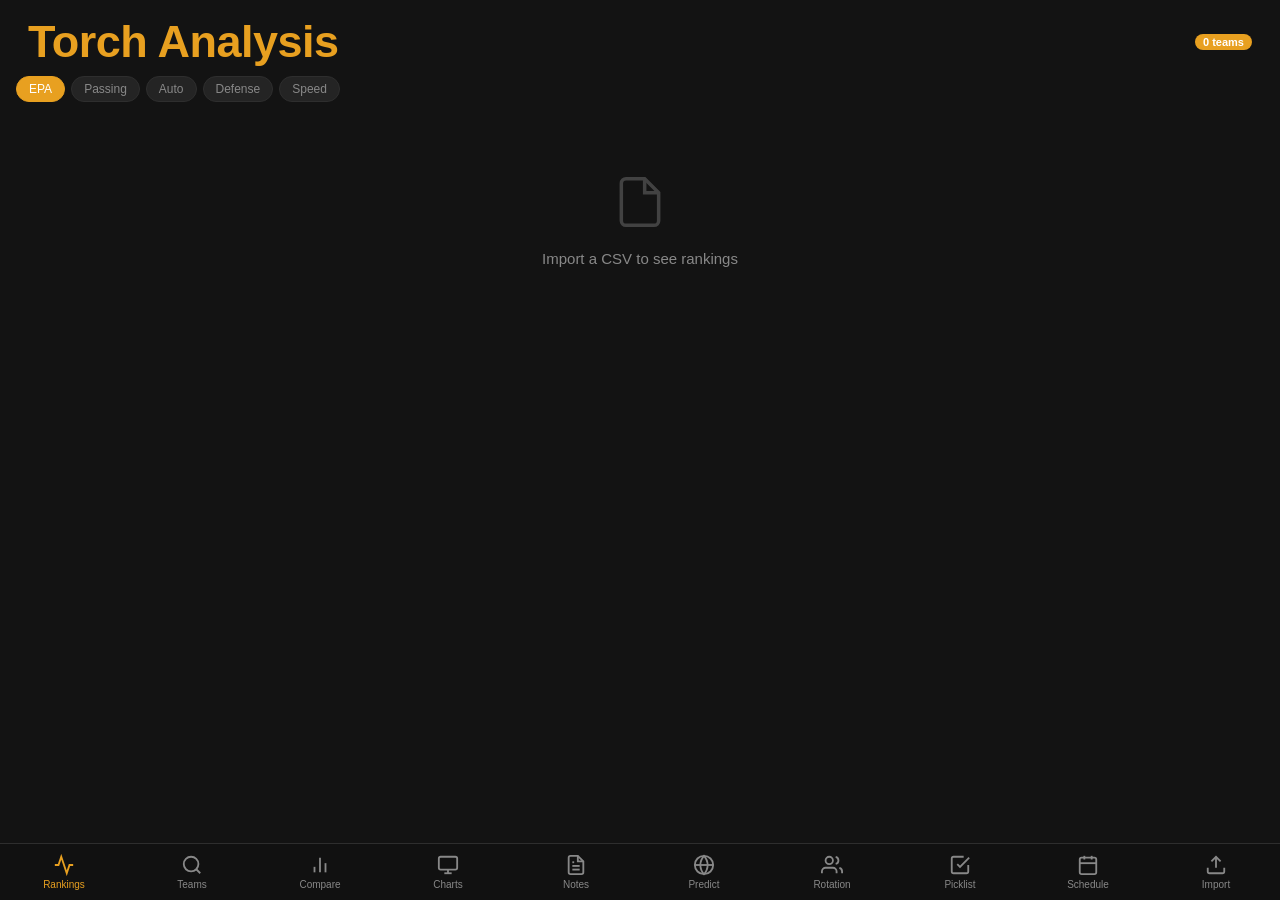
==== commit 7eb518c7: "Split the app into files; add tests, draft simulation and form notes - Split index.html into css/sty" ====
--- a/index.html
+++ b/index.html
@@ -7,196 +7,71 @@
 <meta name="apple-mobile-web-app-status-bar-style" content="black-translucent">
 <title>Torch Analysis</title>
 <script src="chart.umd.min.js"></script>
-<style>
-  :root {
-    --bg: #131313;
-    --card: #1c1c1c;
-    --card2: #242424;
-    --border: #2e2e2e;
-    --accent: #e8a020;
-    --accent2: #c97d00;
-    --red: #e05555;
-    --green: #4caf7d;
-    --yellow: #f0c040;
-    --text: #f0f0f0;
-    --muted: #888888;
-    --radius: 12px;
+<script>
+// Shows script errors on screen, so a button that stops working is never silent. This is its own script (and
+// runs first) so it still works if the main app script fails to load or has a syntax error.
+(function () {
+  var box = null, list = null, title = null, seen = {}, total = 0, bad = 0;
+  function build() {
+    if (box) return true;
+    if (!document.body) return false;
+    box = document.createElement('div');
+    box.id = 'error-banner';
+    box.style.cssText = 'position:fixed;top:0;left:0;right:0;z-index:1000;background:#3a1414;border-bottom:2px solid #e05555;color:#f5d0d0;font:13px/1.45 -apple-system,system-ui,sans-serif;padding:10px 44px 10px 14px;max-height:45vh;overflow:auto;box-shadow:0 4px 16px rgba(0,0,0,.5)';
+    title = document.createElement('div'); title.style.cssText = 'font-weight:700;color:#ff9a9a;margin-bottom:4px';
+    list = document.createElement('div');
+    var hint = document.createElement('div'); hint.style.cssText = 'margin-top:6px;font-size:12px;color:#d9a8a8';
+    hint.textContent = 'If something on the page is not working, this is why. Send this message to whoever looks after the app.';
+    var copy = document.createElement('button'); copy.textContent = 'Copy details';
+    copy.style.cssText = 'margin:6px 8px 0 0;background:#552020;border:1px solid #8a3a3a;color:#f5d0d0;border-radius:6px;padding:4px 10px;font-size:12px;cursor:pointer';
+    copy.onclick = function () {
+      var text = 'Torch Analysis errors\n' + list.innerText + '\n' + navigator.userAgent;
+      try { navigator.clipboard.writeText(text); copy.textContent = 'Copied'; } catch (e) { copy.textContent = 'Select the text and copy it'; }
+    };
+    var close = document.createElement('button'); close.textContent = '✕'; close.title = 'Hide';
+    close.style.cssText = 'position:absolute;top:6px;right:8px;background:none;border:none;color:#f5d0d0;font-size:18px;cursor:pointer;padding:4px 8px';
+    close.onclick = function () { box.style.display = 'none'; };
+    box.appendChild(title); box.appendChild(list); box.appendChild(hint); box.appendChild(copy); box.appendChild(close);
+    document.body.appendChild(box);
+    return true;
   }
-  * { box-sizing: border-box; margin: 0; padding: 0; -webkit-tap-highlight-color: transparent; }
-  body { background: var(--bg); color: var(--text); font-family: -apple-system, sans-serif; min-height: 100vh; padding-bottom: 70px; }
-
-  /* ── NAV ── */
-  .nav { position: fixed; bottom: 0; left: 0; right: 0; background: #111; border-top: 1px solid var(--border); display: flex; z-index: 100; padding-bottom: env(safe-area-inset-bottom); }
-  .nav-btn { flex: 1; display: flex; flex-direction: column; align-items: center; gap: 3px; padding: 10px 0; font-size: 10px; color: var(--muted); background: none; border: none; cursor: pointer; transition: color .15s; }
-  .nav-btn.active { color: var(--accent); }
-  .nav-btn svg { width: 22px; height: 22px; }
-
-  /* ── HEADER ── */
-  .header { padding: 16px 16px 8px; display: flex; align-items: center; justify-content: space-between; }
-  .header h1 { font-size: 45px; font-weight: 700; letter-spacing: -.5px; color: var(--accent); }
-  .header h1 span { color: var(--accent); }
-  .badge { background: var(--accent); color: #fff; font-size: 11px; padding: 2px 8px; border-radius: 20px; font-weight: 600; }
-
-  /* ── PAGES ── */
-  .page { display: none; padding: 0 12px; }
-  .page.active { display: block; }
-
-  /* ── UPLOAD ── */
-  .upload-zone { border: 2px dashed var(--border); border-radius: var(--radius); padding: 40px 20px; text-align: center; margin: 20px 0; cursor: pointer; transition: border-color .2s; }
-  .upload-zone:hover, .upload-zone.drag { border-color: var(--accent); }
-  .upload-zone svg { width: 48px; height: 48px; color: var(--muted); margin-bottom: 12px; }
-  .upload-zone p { color: var(--muted); font-size: 14px; }
-  .upload-zone strong { color: var(--text); display: block; font-size: 16px; margin-bottom: 6px; }
-  #fileInput { display: none; }
-  .loaded-files { display: flex; flex-direction: column; gap: 6px; margin: 12px 0; }
-  .loaded-file { background: var(--card); border: 1px solid var(--border); border-radius: 10px; padding: 10px 14px; display: flex; align-items: center; justify-content: space-between; }
-  .loaded-file-info { display: flex; flex-direction: column; gap: 2px; }
-  .loaded-file-name { font-size: 14px; font-weight: 600; }
-  .loaded-file-meta { font-size: 12px; color: var(--muted); }
-  .remove-btn { background: none; border: none; color: var(--muted); cursor: pointer; padding: 4px; font-size: 18px; line-height: 1; }
-  .remove-btn:hover { color: var(--red); }
-  .btn { background: var(--accent); color: #fff; border: none; border-radius: 10px; padding: 12px 24px; font-size: 15px; font-weight: 600; cursor: pointer; width: 100%; margin-top: 8px; }
-  .btn.secondary { background: var(--card2); color: var(--text); }
-
-  /* ── SEARCH ── */
-  .search-bar { position: relative; margin: 8px 0 12px; }
-  .search-bar input { width: 100%; background: var(--card); border: 1px solid var(--border); border-radius: 10px; padding: 11px 14px 11px 38px; color: var(--text); font-size: 15px; outline: none; }
-  .search-bar input::placeholder { color: var(--muted); }
-  .search-bar svg { position: absolute; left: 11px; top: 50%; transform: translateY(-50%); color: var(--muted); width: 18px; height: 18px; }
-
-  /* ── SORT BAR ── */
-  .sort-bar { display: flex; gap: 6px; overflow-x: auto; padding-bottom: 8px; scrollbar-width: none; }
-  .sort-bar::-webkit-scrollbar { display: none; }
-  .sort-chip { background: var(--card2); border: 1px solid var(--border); color: var(--muted); border-radius: 20px; padding: 5px 12px; font-size: 12px; white-space: nowrap; cursor: pointer; transition: all .15s; }
-  .sort-chip.active { background: var(--accent); border-color: var(--accent); color: #fff; }
-
-  /* ── TEAM CARD (list) ── */
-  .team-list { display: flex; flex-direction: column; gap: 8px; margin-top: 4px; }
-  .team-card { background: var(--card); border-radius: var(--radius); padding: 14px; cursor: pointer; transition: background .15s; border: 1px solid var(--border); }
-  .team-card:active { background: var(--card2); }
-  .team-card-top { display: flex; align-items: center; justify-content: space-between; margin-bottom: 10px; }
-  .team-num { font-size: 18px; font-weight: 700; }
-  .epa-badge { font-size: 13px; font-weight: 700; padding: 3px 10px; border-radius: 20px; }
-  .epa-high { background: rgba(76,175,125,.2); color: var(--green); }
-  .epa-mid  { background: rgba(240,192,64,.2); color: var(--yellow); }
-  .epa-low  { background: rgba(224,85,85,.2);  color: var(--red); }
-  .team-stats { display: grid; grid-template-columns: repeat(4, 1fr); gap: 6px; }
-  .stat { text-align: center; }
-  .stat-val { font-size: 15px; font-weight: 700; }
-  .stat-lbl { font-size: 10px; color: var(--muted); margin-top: 1px; }
-  .rank-num { color: var(--muted); font-size: 13px; font-weight: 600; min-width: 24px; }
-
-  /* ── TEAM DETAIL ── */
-  .back-btn { display: flex; align-items: center; gap: 6px; color: var(--accent); font-size: 15px; background: none; border: none; cursor: pointer; padding: 10px 0; }
-  .detail-hero { background: var(--card); border-radius: var(--radius); padding: 20px; margin: 8px 0; border: 1px solid var(--border); }
-  .detail-team-num { font-size: 36px; font-weight: 800; }
-  .detail-matches { color: var(--muted); font-size: 13px; margin-top: 2px; }
-  .section-title { font-size: 13px; font-weight: 700; color: var(--muted); text-transform: uppercase; letter-spacing: .5px; margin: 16px 0 8px; }
-  .stats-grid { display: grid; grid-template-columns: repeat(3, 1fr); gap: 8px; }
-  .stat-card { background: var(--card); border-radius: 10px; padding: 14px 10px; text-align: center; border: 1px solid var(--border); }
-  .stat-card-val { font-size: 22px; font-weight: 800; }
-  .stat-card-lbl { font-size: 11px; color: var(--muted); margin-top: 3px; }
-  .ability-row { display: flex; gap: 8px; flex-wrap: wrap; }
-  .ability-chip { border-radius: 20px; padding: 5px 12px; font-size: 12px; font-weight: 600; }
-  .chip-yes { background: rgba(76,175,125,.15); color: var(--green); border: 1px solid rgba(76,175,125,.3); }
-  .chip-no  { background: rgba(255,255,255,.05); color: var(--muted); border: 1px solid var(--border); }
-  .incident-row { display: flex; gap: 8px; flex-wrap: wrap; }
-  .incident-chip { border-radius: 20px; padding: 5px 12px; font-size: 12px; font-weight: 600; background: rgba(224,85,85,.1); color: var(--red); border: 1px solid rgba(224,85,85,.2); }
-  .match-row { background: var(--card); border-radius: 10px; padding: 12px 14px; margin-bottom: 6px; border: 1px solid var(--border); display: flex; align-items: center; gap: 12px; }
-  .match-num { font-weight: 700; font-size: 14px; min-width: 28px; }
-  .match-alliance { font-size: 11px; font-weight: 700; padding: 2px 7px; border-radius: 6px; }
-  .alliance-red  { background: rgba(224,85,85,.2); color: var(--red); }
-  .alliance-blue { background: rgba(240,165,0,.2); color: var(--accent); }
-  .match-details { flex: 1; display: flex; gap: 14px; font-size: 13px; }
-  .match-detail-item { display: flex; flex-direction: column; align-items: center; }
-  .match-detail-val { font-weight: 700; }
-  .match-detail-lbl { font-size: 10px; color: var(--muted); }
-
-  /* ── COMPARE ── */
-  .compare-inputs { display: grid; grid-template-columns: 1fr 1fr; gap: 8px; margin: 12px 0; }
-  .compare-input { background: var(--card); border: 1px solid var(--border); border-radius: 10px; padding: 10px 12px; color: var(--text); font-size: 15px; width: 100%; outline: none; text-align: center; font-weight: 700; }
-  .compare-grid { display: flex; flex-direction: column; gap: 6px; margin-top: 8px; }
-  .compare-row { display: grid; grid-template-columns: 1fr auto 1fr; gap: 8px; align-items: center; background: var(--card); border-radius: 10px; padding: 12px; border: 1px solid var(--border); }
-  .compare-val { font-size: 18px; font-weight: 800; text-align: center; }
-  .compare-lbl { font-size: 11px; color: var(--muted); text-align: center; font-weight: 600; }
-  .compare-winner { color: var(--green); }
-  .compare-loser  { color: var(--muted); }
-
-  /* ── CHARTS ── */
-  .selector-label { font-size: 12px; font-weight: 700; color: var(--muted); text-transform: uppercase; letter-spacing: .5px; margin-bottom: 8px; }
-  .selector-bar { display: flex; gap: 6px; overflow-x: auto; padding-bottom: 4px; scrollbar-width: none; }
-  .selector-bar::-webkit-scrollbar { display: none; }
-  .selector-chip { background: var(--card2); border: 1px solid var(--border); color: var(--muted); border-radius: 20px; padding: 6px 14px; font-size: 13px; font-weight: 600; white-space: nowrap; cursor: pointer; transition: all .15s; flex-shrink: 0; }
-  .selector-chip.active { background: var(--accent); border-color: var(--accent); color: #fff; }
-  .chart-dropdown { background: var(--card); border: 1px solid var(--border); border-radius: 10px; overflow: hidden; margin-bottom: 6px; }
-  .chart-dropdown:empty { display: none; }
-  .chart-dropdown-item { padding: 11px 14px; font-size: 14px; font-weight: 600; cursor: pointer; border-bottom: 1px solid var(--border); display: flex; align-items: center; justify-content: space-between; }
-  .chart-dropdown-item:last-child { border-bottom: none; }
-  .chart-dropdown-item:active { background: var(--card2); }
-  .chart-dropdown-item .item-meta { font-size: 12px; color: var(--muted); font-weight: 400; }
-  .chart-selected-team { background: var(--accent); color: #fff; border-radius: 10px; padding: 10px 14px; font-size: 14px; font-weight: 700; display: flex; align-items: center; justify-content: space-between; margin-bottom: 6px; }
-  .chart-clear-btn { background: rgba(255,255,255,.2); border: none; color: #fff; border-radius: 6px; padding: 2px 8px; font-size: 12px; cursor: pointer; }
-
-  /* ── NOTES ── */
-  .notes-team-row { background: var(--card); border: 1px solid var(--border); border-radius: var(--radius); padding: 14px 16px; margin-bottom: 8px; cursor: pointer; display: flex; align-items: center; justify-content: space-between; }
-  .notes-team-row:active { background: var(--card2); }
-  .notes-team-row-left { display: flex; flex-direction: column; gap: 3px; }
-  .notes-team-row-num { font-size: 18px; font-weight: 800; }
-  .notes-team-row-meta { font-size: 12px; color: var(--muted); }
-  .notes-team-row-right { display: flex; align-items: center; gap: 8px; }
-  .notes-chevron { color: var(--muted); }
-  .match-row-note { background: var(--card); border: 1px solid var(--border); border-radius: var(--radius); padding: 14px 16px; margin-bottom: 8px; cursor: pointer; display: flex; align-items: center; justify-content: space-between; }
-  .match-row-note:active { background: var(--card2); }
-  .match-row-note-left { display: flex; flex-direction: column; gap: 4px; }
-  .match-row-note-title { font-size: 15px; font-weight: 700; display: flex; align-items: center; gap: 8px; }
-  .match-row-note-sub { font-size: 12px; color: var(--muted); }
-  .note-card { background: var(--card); border: 1px solid var(--border); border-radius: var(--radius); padding: 16px; margin-bottom: 10px; }
-  .note-header { display: flex; align-items: center; justify-content: space-between; margin-bottom: 12px; }
-  .note-team { font-size: 17px; font-weight: 800; }
-  .note-meta { display: flex; gap: 6px; align-items: center; }
-  .note-scout { font-size: 12px; color: var(--muted); }
-  .note-section { margin-bottom: 14px; }
-  .note-section-title { font-size: 11px; font-weight: 700; color: var(--muted); text-transform: uppercase; letter-spacing: .5px; margin-bottom: 6px; }
-  .note-body { display: flex; flex-direction: column; gap: 6px; }
-  .note-line { font-size: 14px; color: var(--text); line-height: 1.6; }
-  .note-line span { color: var(--muted); margin-right: 4px; }
-  .note-incidents { display: flex; gap: 6px; flex-wrap: wrap; }
-
-  /* ── EMPTY ── */
-  .empty { text-align: center; padding: 60px 20px; color: var(--muted); }
-  .empty svg { width: 56px; height: 56px; margin-bottom: 16px; opacity: .4; }
-  .empty p { font-size: 15px; }
-
-  /* ── MISC ── */
-  .divider { height: 1px; background: var(--border); margin: 12px 0; }
-  .row { display: flex; align-items: center; justify-content: space-between; }
-  .tag { font-size: 11px; background: var(--card2); color: var(--muted); padding: 2px 8px; border-radius: 6px; }
-  .color-green { color: var(--green); }
-  .color-yellow { color: var(--yellow); }
-  .color-red { color: var(--red); }
-  .color-accent { color: var(--accent); }
-
-  /* ── LOCK SCREEN ── */
-  .lock-overlay {
-    position: fixed; inset: 0; z-index: 9999;
-    background: var(--bg);
-    display: flex; flex-direction: column; align-items: center; justify-content: center;
-    padding: 32px;
+  function report(kind, msg, where) {
+    var key = kind + '|' + msg + '|' + where;
+    if (seen[key]) { seen[key]++; return; }
+    seen[key] = 1; total++; if (kind === 'error') bad++;
+    var go = function () {
+      if (!build()) return;
+      var row = document.createElement('div'); row.style.cssText = 'padding:3px 0;border-top:1px solid #5a2a2a;word-break:break-word';
+      row.textContent = (kind === 'error' ? '✖ ' : '⚠ ') + msg + (where ? '  (' + where + ')' : '');
+      list.appendChild(row);
+      title.textContent = bad ? (bad === 1 ? 'Something went wrong' : bad + ' things went wrong') : 'Heads up';
+      box.style.display = 'block';
+    };
+    if (document.body) go(); else document.addEventListener('DOMContentLoaded', go);
   }
-  .lock-overlay.hidden { display: none; }
-  .lock-logo { font-size: 42px; font-weight: 800; color: var(--accent); letter-spacing: -1px; margin-bottom: 6px; }
-  .lock-logo span { color: var(--accent2); }
-  .lock-sub { font-size: 13px; color: var(--muted); margin-bottom: 36px; }
-  .lock-box { width: 100%; max-width: 320px; background: var(--card); border: 1px solid var(--border); border-radius: 16px; padding: 24px; }
-  .lock-box h2 { font-size: 15px; font-weight: 700; color: var(--text); margin-bottom: 16px; text-align: center; }
-  .lock-input { width: 100%; background: var(--card2); border: 1px solid var(--border); border-radius: 10px; padding: 12px 14px; color: var(--text); font-size: 16px; outline: none; -webkit-appearance: none; margin-bottom: 12px; letter-spacing: 2px; }
-  .lock-input.shake { animation: shake .3s ease; }
-  .lock-btn { width: 100%; background: var(--accent); border: none; border-radius: 10px; padding: 13px; color: #131313; font-size: 15px; font-weight: 700; cursor: pointer; }
-  .lock-err { font-size: 12px; color: #f87171; text-align: center; margin-top: 10px; min-height: 16px; }
-  @keyframes shake {
-    0%,100%{transform:translateX(0)} 20%{transform:translateX(-8px)} 40%{transform:translateX(8px)} 60%{transform:translateX(-6px)} 80%{transform:translateX(6px)}
-  }
-</style>
+  var base = function (u) { return String(u || '').split('/').pop().split('?')[0]; };
+  window.addEventListener('error', function (e) {
+    if (e.target && e.target !== window) return;                       // a file that failed to load is handled below
+    var m = e.message || 'Unknown error';
+    if (/ResizeObserver loop/.test(m)) return;                         // harmless browser notice
+    report('error', m.replace(/^Uncaught\s*/, ''), e.filename ? base(e.filename) + (e.lineno ? ' line ' + e.lineno : '') : '');
+  });
+  window.addEventListener('error', function (e) {                      // capture phase: <script>/<img> files that failed to load
+    var t = e.target;
+    if (!t || t === window || t.tagName !== 'SCRIPT') return;
+    var src = base(t.src);
+    if (/chart\.umd/.test(src) || /tesseract/i.test(src)) return;      // reported below / by the screenshot reader itself
+    report('error', 'A required file failed to load: ' + src, '');
+  }, true);
+  window.addEventListener('unhandledrejection', function (e) {
+    var r = e.reason; report('error', (r && r.message) ? r.message : String(r), 'a background task');
+  });
+  window.addEventListener('load', function () {
+    if (typeof Chart === 'undefined') report('warn', 'The chart library (chart.umd.min.js) did not load, so charts will not appear. Predictions, rankings and everything else still work. If you opened a copy of this file, keep chart.umd.min.js in the same folder.', '');
+  });
+})();
+</script>
+<link rel="stylesheet" href="css/styles.css?v=202610281021">
 </head>
 <body>
 
@@ -266,14 +141,28 @@
       <div style="font-size:11px;color:var(--muted);font-weight:600;text-transform:uppercase;letter-spacing:.5px;margin-bottom:6px;">Your Team</div>
       <input id="picklist-my-team" type="text" inputmode="numeric" pattern="[0-9]*" placeholder="Enter your team number"
         style="width:100%;background:var(--card2);border:1px solid var(--border);border-radius:10px;padding:10px 14px;color:var(--text);font-size:16px;font-weight:700;outline:none;-webkit-appearance:none;"
-        oninput="picklistMyTeam=this.value.trim();localStorage.setItem('frc_picklist_myteam',picklistMyTeam);renderPicklist()">
+        oninput="setMyTeam(this.value)">
     </div>
     <div id="picklist-suggestion" style="display:none;background:var(--card);border:1px solid var(--accent);border-radius:var(--radius);padding:12px 14px;margin-bottom:10px;"></div>
+    <details id="draft-card" style="background:var(--card);border:1px solid var(--border);border-radius:var(--radius);padding:12px 14px;margin-bottom:10px;">
+      <summary style="cursor:pointer;font-size:14px;font-weight:700;">Simulate alliance selection</summary>
+      <div style="font-size:12px;color:var(--muted);margin-top:8px;line-height:1.5;">Plays out the draft 200 times: captains (seeds 1–8) pick the strongest robot left, you pick the best fit for your alliance. Shows who will still be there at your pick, or your chance of being picked if you are not a captain.</div>
+      <div style="display:flex;gap:8px;margin-top:10px;align-items:center">
+        <input id="draft-rank" type="text" inputmode="numeric" pattern="[0-9]*" placeholder="Your qualification rank (blank = estimate)" style="flex:1;min-width:0;background:var(--card2);border:1px solid var(--border);border-radius:10px;padding:9px 12px;color:var(--text);font-size:14px;outline:none;-webkit-appearance:none;">
+        <button class="btn" style="margin:0;flex:0 0 auto;width:auto;padding:9px 16px" onclick="draftRun()">Simulate</button>
+      </div>
+      <div id="draft-output"></div>
+    </details>
     <div class="selector-bar" style="margin-bottom:10px">
       <div class="selector-chip active" id="pl-filter-all" onclick="setPlFilter('all')">All</div>
       <div class="selector-chip" id="pl-filter-available" onclick="setPlFilter('available')">Available</div>
       <div class="selector-chip" id="pl-filter-taken" onclick="setPlFilter('taken')">Taken</div>
       <div class="selector-chip" id="pl-filter-dnp" onclick="setPlFilter('dnp')">DNP</div>
+      <div class="selector-chip" id="pl-filter-mine" onclick="setPlFilter('mine')">Mine</div>
+    </div>
+    <div class="selector-bar" style="margin-bottom:10px">
+      <div class="selector-chip active" id="pl-sort-fit" onclick="setPlSort('fit')">Best fit for my alliance</div>
+      <div class="selector-chip" id="pl-sort-epa" onclick="setPlSort('epa')">Highest EPA</div>
     </div>
     <div id="picklist-list"></div>
     <button class="btn secondary" onclick="resetPicklistStatuses()" style="margin-top:12px;width:100%">Reset All Statuses</button>
@@ -286,12 +175,30 @@
   <div style="padding:0 4px">
     <div style="display:flex;gap:8px;margin-bottom:10px;align-items:center">
       <input id="schedule-my-team" type="text" inputmode="numeric" pattern="[0-9]*" placeholder="Your team #"
-        style="flex:1;background:var(--card);border:1px solid var(--border);border-radius:10px;padding:8px 12px;color:var(--text);font-size:15px;font-weight:700;outline:none;-webkit-appearance:none;"
-        oninput="scheduleMyTeam=this.value.trim();renderSchedule()">
-      <div class="selector-bar" style="margin:0">
+        style="flex:1 1 80px;min-width:0;background:var(--card);border:1px solid var(--border);border-radius:10px;padding:8px 12px;color:var(--text);font-size:15px;font-weight:700;outline:none;-webkit-appearance:none;"
+        oninput="setMyTeam(this.value)">
+      <div class="selector-bar" style="margin:0;flex-shrink:0">
         <div class="selector-chip active" id="sched-filter-all" onclick="setSchedFilter('all')">All</div>
         <div class="selector-chip" id="sched-filter-mine" onclick="setSchedFilter('mine')">Mine</div>
-      </div>
+        <div class="selector-chip" id="sched-filter-next" onclick="setSchedFilter('next')">Next</div>
+        <div class="selector-chip" id="sched-filter-compare" onclick="setSchedFilter('compare')">Compare</div>
+        <div class="selector-chip" id="sched-filter-strength" onclick="setSchedFilter('strength')">Strength</div>
+      </div>
+    </div>
+    <div id="sched-next-panel" style="display:none;align-items:center;gap:8px;margin-bottom:10px;font-size:13px;color:var(--muted)">
+      <span style="white-space:nowrap">Current match</span>
+      <input id="sched-done" type="text" inputmode="numeric" pattern="[0-9]*" placeholder="auto"
+        style="width:80px;background:var(--card);border:1px solid var(--border);border-radius:10px;padding:7px 10px;color:var(--text);font-size:15px;font-weight:700;outline:none;-webkit-appearance:none;text-align:center;"
+        oninput="schedSetCurrent(this.value)">
+      <span style="font-size:11px">blank = the match after the last score you entered</span>
+    </div>
+    <div id="sched-compare-panel" style="display:none;gap:8px;margin-bottom:10px">
+      <input id="sched-cmp-a" type="text" inputmode="numeric" pattern="[0-9]*" placeholder="Team A"
+        style="flex:1;min-width:0;background:var(--card);border:1px solid var(--accent);border-radius:10px;padding:8px 12px;color:var(--text);font-size:15px;font-weight:700;outline:none;-webkit-appearance:none;text-align:center;"
+        oninput="this.value=this.value.replace(/\D/g,'');schedCmpA=normTeam(this.value);renderSchedule()">
+      <input id="sched-cmp-b" type="text" inputmode="numeric" pattern="[0-9]*" placeholder="Team B"
+        style="flex:1;min-width:0;background:var(--card);border:1px solid var(--accent2);border-radius:10px;padding:8px 12px;color:var(--text);font-size:15px;font-weight:700;outline:none;-webkit-appearance:none;text-align:center;"
+        oninput="this.value=this.value.replace(/\D/g,'');schedCmpB=normTeam(this.value);renderSchedule()">
     </div>
     <div id="schedule-list"></div>
   </div>
@@ -302,139 +209,54 @@
   <div class="header"><h1>Team <span>Charts</span></h1></div>
   <div style="padding: 0 4px">
 
-    <!-- Mode selector -->
-    <div class="selector-label">Mode</div>
+    <!-- Mode -->
     <div class="selector-bar" style="margin-bottom:14px">
-      <div class="selector-chip active" id="mode-perMatch"    onclick="setChartMode('perMatch')">Per Match</div>
-      <div class="selector-chip"        id="mode-overEvents"  onclick="setChartMode('overEvents')">Over Events</div>
-      <div class="selector-chip"        id="mode-compare"     onclick="setChartMode('compare')">Compare</div>
-      <div class="selector-chip"        id="mode-overlay"     onclick="setChartMode('overlay')">Overlay</div>
-    </div>
-
-    <!-- ── PER MATCH ── -->
-    <div id="chart-mode-perMatch">
-    <!-- Team search -->
-    <div class="selector-label">Teams <span style="font-weight:400;text-transform:none;letter-spacing:0">(up to 10)</span></div>
-    <div class="search-bar" style="margin:0 0 4px">
-      <svg viewBox="0 0 24 24" fill="none" stroke="currentColor" stroke-width="2"><circle cx="11" cy="11" r="8"/><line x1="21" y1="21" x2="16.65" y2="16.65"/></svg>
-      <input id="chart-team-input" type="text" inputmode="numeric" pattern="[0-9]*" placeholder="Add a team number…" oninput="filterChartTeams()" autocomplete="off">
-    </div>
-    <div id="chart-team-dropdown" class="chart-dropdown"></div>
-    <div id="chart-teams-selected" style="display:flex;flex-wrap:wrap;gap:6px;margin-bottom:10px;min-height:0"></div>
-
-    <!-- Chart type -->
-    <div class="selector-label" style="margin-top:6px">Chart Type</div>
-    <div class="selector-bar">
-      <div class="selector-chip active" id="ctype-bar"  onclick="setChartType('bar')">Bar</div>
-      <div class="selector-chip"        id="ctype-line" onclick="setChartType('line')">Line</div>
-      <div class="selector-chip"        id="ctype-dot"  onclick="setChartType('dot')">Dot</div>
-    </div>
-
-    <!-- Category -->
-    <div class="selector-label" style="margin-top:12px">Category</div>
-    <div class="selector-bar">
-      <div class="selector-chip active" id="cat-Scoring"  onclick="setChartCat('Scoring')">Scoring</div>
-      <div class="selector-chip"        id="cat-Accuracy" onclick="setChartCat('Accuracy')">Accuracy</div>
-      <div class="selector-chip"        id="cat-Auto"     onclick="setChartCat('Auto')">Auto</div>
-    </div>
-
-    <!-- Metrics -->
-    <div class="selector-label" style="margin-top:12px">Metric</div>
-    <div class="selector-bar" id="chart-metric-bar"></div>
-
-    <!-- Avg toggle -->
-    <div style="display:flex;align-items:center;gap:8px;margin:12px 0 4px">
-      <label style="display:flex;align-items:center;gap:6px;cursor:pointer;font-size:13px;color:var(--muted)">
-        <input type="checkbox" id="show-avg" onchange="renderChart()" style="accent-color:var(--accent)"> Show average line
-      </label>
-    </div>
-
-    <!-- Chart -->
-    <div id="chart-container" style="position:relative;background:var(--card);border:1px solid var(--border);border-radius:var(--radius);padding:16px;margin-top:4px;">
-      <canvas id="main-chart"></canvas>
-      <div id="chart-empty" class="empty" style="padding:40px 0"><p>Select a team and metric</p></div>
-    </div>
-    </div><!-- end chart-mode-perMatch -->
-
-    <!-- ── OVER EVENTS ── -->
-    <div id="chart-mode-overEvents" style="display:none">
-      <div class="selector-label">Team</div>
+      <div class="selector-chip active" id="chmode-compare" onclick="chSetMode('compare')">Compare</div>
+      <div class="selector-chip"        id="chmode-multi"   onclick="chSetMode('multi')">Multi-metric</div>
+      <div class="selector-chip"        id="chmode-top"     onclick="chSetMode('top')">Top 10</div>
+      <div class="selector-chip"        id="chmode-match"   onclick="chSetMode('match')">Match</div>
+    </div>
+
+    <!-- Teams (shared by Compare and Multi-metric) -->
+    <div id="ch-team-block">
+      <div class="selector-label">Teams <span style="font-weight:400;text-transform:none;letter-spacing:0">(up to 10)</span></div>
       <div class="search-bar" style="margin:0 0 4px">
         <svg viewBox="0 0 24 24" fill="none" stroke="currentColor" stroke-width="2"><circle cx="11" cy="11" r="8"/><line x1="21" y1="21" x2="16.65" y2="16.65"/></svg>
-        <input id="oe-team-input" type="text" inputmode="numeric" pattern="[0-9]*" placeholder="Type a team number…" oninput="filterOETeam()" autocomplete="off">
-      </div>
-      <div id="oe-team-dropdown" class="chart-dropdown"></div>
-      <div id="oe-team-selected" style="margin-bottom:10px;font-size:14px;font-weight:700;color:var(--accent)"></div>
-
-      <div class="selector-label" style="margin-top:6px">Metric</div>
-      <div class="selector-bar" id="oe-metric-bar"></div>
-
-      <div id="oe-chart-container" style="position:relative;background:var(--card);border:1px solid var(--border);border-radius:var(--radius);padding:16px;margin-top:12px;">
-        <canvas id="oe-chart"></canvas>
-        <div id="oe-empty" class="empty" style="padding:40px 0"><p>Select a team and metric</p></div>
-      </div>
-    </div>
-
-    <!-- ── COMPARE ── -->
-    <div id="chart-mode-compare" style="display:none">
-      
-      <div id="cmp-team-picker">
-        <div class="search-bar" style="margin:0 0 4px">
-          <svg viewBox="0 0 24 24" fill="none" stroke="currentColor" stroke-width="2"><circle cx="11" cy="11" r="8"/><line x1="21" y1="21" x2="16.65" y2="16.65"/></svg>
-          <input id="cmp-team-input" type="text" inputmode="numeric" pattern="[0-9]*" placeholder="Add a team…" oninput="filterCmpTeams()" autocomplete="off">
-        </div>
-        <div id="cmp-team-dropdown" class="chart-dropdown"></div>
-        <div id="cmp-teams-selected" style="display:flex;flex-wrap:wrap;gap:6px;margin-bottom:10px;"></div>
-      </div>
-
-      <div class="selector-label">Dependent Variable (Y axis)</div>
-      <div class="selector-bar" id="cmp-metric-bar"></div>
-
+        <input id="ch-team-input" type="text" inputmode="numeric" pattern="[0-9]*" placeholder="Add a team number…" oninput="chFilterTeams()" autocomplete="off">
+      </div>
+      <div id="ch-team-dropdown" class="chart-dropdown"></div>
+      <div id="ch-teams-selected" style="display:flex;flex-wrap:wrap;gap:6px;margin-bottom:10px;align-items:center"></div>
+    </div>
+
+    <!-- Match (Match mode) -->
+    <div id="ch-match-block" style="display:none">
+      <div class="selector-label">Match</div>
+      <select id="ch-match" onchange="chRender()" style="width:100%;background:var(--card);border:1px solid var(--border);border-radius:10px;padding:10px 12px;color:var(--text);font-size:15px;font-weight:700;outline:none;margin-bottom:10px"></select>
+    </div>
+
+    <!-- Metric (single-metric modes) -->
+    <div id="ch-metric-block">
+      <div class="selector-label" style="margin-top:6px">Category</div>
+      <div class="selector-bar" id="ch-cat-bar"></div>
+      <div class="selector-label" style="margin-top:12px">Metric</div>
+      <div class="selector-bar" id="ch-metric-bar"></div>
+    </div>
+
+    <!-- Metrics (Multi-metric mode) -->
+    <div id="ch-multi-block" style="display:none">
+      <div class="selector-label">Metrics <span style="font-weight:400;text-transform:none;letter-spacing:0">(tick several)</span></div>
+      <div id="ch-multi-grid" style="display:grid;grid-template-columns:1fr 1fr;gap:6px;margin-bottom:12px;"></div>
+    </div>
+
+    <!-- Sort -->
+    <div id="ch-sort-block">
       <div class="selector-label" style="margin-top:12px">Sort</div>
-      <div class="selector-bar" style="margin-bottom:12px">
-        <div class="selector-chip active" id="cmp-sort-desc" onclick="setCmpSort('desc')">Highest first</div>
-        <div class="selector-chip" id="cmp-sort-asc" onclick="setCmpSort('asc')">Lowest first</div>
-        <div class="selector-chip" id="cmp-sort-team" onclick="setCmpSort('team')">By team #</div>
-      </div>
-
-      <div id="cmp-chart-container" style="position:relative;background:var(--card);border:1px solid var(--border);border-radius:var(--radius);padding:16px;">
-        <canvas id="cmp-chart"></canvas>
-        <div id="cmp-empty" class="empty" style="padding:40px 0"><p>Select a metric to compare</p></div>
-      </div>
-    </div>
-
-    <!-- ── OVERLAY ── -->
-    <div id="chart-mode-overlay" style="display:none">
-
-      <div class="selector-label">Teams <span style="font-weight:400;text-transform:none;letter-spacing:0">(up to 6)</span></div>
-      <div class="search-bar" style="margin:0 0 4px">
-        <svg viewBox="0 0 24 24" fill="none" stroke="currentColor" stroke-width="2"><circle cx="11" cy="11" r="8"/><line x1="21" y1="21" x2="16.65" y2="16.65"/></svg>
-        <input id="ov-team-input" type="text" inputmode="numeric" pattern="[0-9]*" placeholder="Add a team number…" oninput="filterOvTeams()" autocomplete="off">
-      </div>
-      <div id="ov-team-dropdown" class="chart-dropdown"></div>
-      <div id="ov-teams-selected" style="display:flex;flex-wrap:wrap;gap:6px;margin-bottom:12px;min-height:0"></div>
-
-      <div class="selector-label">Metrics <span style="font-weight:400;text-transform:none;letter-spacing:0">(select multiple)</span></div>
-      <div id="ov-metrics-grid" style="display:grid;grid-template-columns:1fr 1fr;gap:6px;margin-bottom:12px;"></div>
-
-      <div class="selector-label" style="margin-top:4px">X Axis</div>
-      <div class="selector-bar" style="margin-bottom:10px">
-        <div class="selector-chip active" id="ov-x-teams"   onclick="setOvX('teams')">By Team</div>
-        <div class="selector-chip"        id="ov-x-matches" onclick="setOvX('matches')">Match History</div>
-        <div class="selector-chip"        id="ov-x-events"  onclick="setOvX('events')">By Event</div>
-      </div>
-
-      <div class="selector-label">Chart Type</div>
-      <div class="selector-bar" style="margin-bottom:10px">
-        <div class="selector-chip active" id="ov-type-bar"  onclick="setOvType('bar')">Bar</div>
-        <div class="selector-chip"        id="ov-type-line" onclick="setOvType('line')">Line</div>
-        <div class="selector-chip"        id="ov-type-dot"  onclick="setOvType('dot')">Dot</div>
-      </div>
-
-      <div id="ov-empty" class="empty" style="padding:40px 0;margin-top:4px;"><p>Select teams and metrics to overlay</p></div>
-      <div id="ov-charts-grid" style="display:none;gap:10px;margin-top:4px;"></div>
-
-    </div>
+      <div class="selector-bar" id="ch-sort-bar"></div>
+    </div>
+
+    <!-- Charts are drawn here -->
+    <div id="ch-area" style="margin-top:12px"></div>
+    <div id="ch-note" style="font-size:12px;color:var(--muted);line-height:1.5;margin:0 2px 16px"></div>
 
   </div>
 </div>
@@ -549,7 +371,15 @@
       <div id="predict-banner" style="border-radius:var(--radius);padding:20px;text-align:center;margin-bottom:12px;">
         <div id="predict-winner-label" style="font-size:13px;font-weight:700;text-transform:uppercase;letter-spacing:.5px;margin-bottom:6px;opacity:.8;"></div>
         <div id="predict-winner-name" style="font-size:28px;font-weight:800;"></div>
-        <div id="predict-confidence" style="font-size:13px;margin-top:6px;opacity:.75;"></div>
+        <div id="predict-bar" style="margin-top:14px;">
+          <div style="display:flex;justify-content:space-between;font-size:13px;font-weight:700;margin-bottom:5px;">
+            <span id="bar-red-label" style="color:#e05555;"></span><span id="bar-blue-label" style="color:#60a5fa;"></span>
+          </div>
+          <div style="height:12px;border-radius:6px;overflow:hidden;display:flex;background:#60a5fa;">
+            <div id="bar-red" style="background:#e05555;width:50%;transition:width .3s;"></div>
+          </div>
+        </div>
+        <div id="predict-confidence" style="font-size:13px;margin-top:8px;opacity:.75;"></div>
       </div>
       <div style="background:var(--card);border:1px solid var(--border);border-radius:var(--radius);padding:14px;margin-bottom:12px;">
         <div style="font-size:12px;font-weight:700;color:var(--muted);text-transform:uppercase;letter-spacing:.5px;margin-bottom:12px;">Projected Scores</div>
@@ -565,16 +395,67 @@
           </div>
         </div>
       </div>
+      <div style="background:var(--card);border:1px solid var(--border);border-radius:var(--radius);padding:14px;margin-bottom:12px;">
+        <div style="font-size:12px;font-weight:700;color:var(--muted);text-transform:uppercase;letter-spacing:.5px;margin-bottom:6px;">Why</div>
+        <div id="predict-why-content"></div>
+      </div>
+      <div id="predict-notes" style="display:none;background:var(--card);border:1px solid var(--border);border-radius:var(--radius);padding:14px;margin-bottom:12px;"></div>
       <div id="predict-breakdown" style="background:var(--card);border:1px solid var(--border);border-radius:var(--radius);padding:14px;margin-bottom:12px;">
         <div style="font-size:12px;font-weight:700;color:var(--muted);text-transform:uppercase;letter-spacing:.5px;margin-bottom:10px;">Team Breakdown</div>
         <div id="predict-breakdown-content"></div>
       </div>
+      <div style="background:var(--card);border:1px solid var(--border);border-radius:var(--radius);padding:14px;margin-bottom:12px;">
+        <div style="font-size:12px;font-weight:700;color:var(--muted);text-transform:uppercase;letter-spacing:.5px;margin-bottom:2px;">What each robot adds</div>
+        <div style="font-size:11px;color:var(--muted);margin-bottom:6px;">Change in its alliance's win chance versus swapping it for an average robot</div>
+        <div id="predict-impact-content"></div>
+      </div>
+      <div style="background:var(--card);border:1px solid var(--border);border-radius:var(--radius);padding:14px;margin-bottom:12px;">
+        <div style="font-size:12px;font-weight:700;color:var(--muted);text-transform:uppercase;letter-spacing:.5px;margin-bottom:8px;">What if…</div>
+        <div style="display:flex;gap:6px;">
+          <select id="whatif-slot" style="flex:1;min-width:0;background:var(--card2);border:1px solid var(--border);border-radius:10px;padding:9px 8px;color:var(--text);font-size:14px;outline:none;"></select>
+          <input id="whatif-team" type="text" inputmode="numeric" pattern="[0-9]*" placeholder="Team #" style="width:90px;background:var(--card2);border:1px solid var(--border);border-radius:10px;padding:9px 10px;color:var(--text);font-size:14px;font-weight:700;outline:none;-webkit-appearance:none;text-align:center;">
+          <button onclick="predWhatIf()" style="background:var(--accent);border:none;border-radius:10px;padding:9px 14px;color:#fff;font-size:14px;font-weight:700;cursor:pointer;">Swap</button>
+        </div>
+        <div id="whatif-result"></div>
+      </div>
 
       <!-- Charts -->
       <div id="predict-charts"></div>
 
     </div>
     <div id="predict-err" style="font-size:13px;color:var(--red);text-align:center;margin-top:8px;"></div>
+
+    <!-- Forecast the whole schedule -->
+    <details id="pred-forecast-card" style="background:var(--card);border:1px solid var(--border);border-radius:var(--radius);padding:12px 14px;margin-top:16px;">
+      <summary style="cursor:pointer;font-size:14px;font-weight:700;">Forecast every match in the schedule</summary>
+      <div style="font-size:12px;color:var(--muted);margin-top:8px;">Predicts each scheduled match. Tap a row for the full breakdown.</div>
+      <label style="display:flex;align-items:center;gap:8px;font-size:13px;margin-top:8px;"><input type="checkbox" id="forecast-open" style="accent-color:var(--accent)"> Only matches without a real result</label>
+      <button class="btn" onclick="predForecast()">Run forecast</button>
+      <div id="forecast-output"></div>
+    </details>
+
+    <!-- Calibrate with real scores -->
+    <details id="pred-cal-card" style="background:var(--card);border:1px solid var(--border);border-radius:var(--radius);padding:12px 14px;margin-top:12px;">
+      <summary style="cursor:pointer;font-size:14px;font-weight:700;">Calibrate with real match scores</summary>
+      <div style="font-size:12px;color:var(--muted);margin-top:8px;line-height:1.5;background:var(--card2);border-radius:8px;padding:8px 10px;">How accurate is it? With scouting from the <em>same</em> event, tested on 166 real matches (each one predicted without its own scouting), the model picked the winner <strong style="color:var(--text)">81–82%</strong> of the time, about the same as simply adding up each team's EPA (79–82%). With scouting from <em>other</em> events it is much weaker (67% on 234 matches), so predictions get more trustworthy once you've scouted the event you're at. The win percentages are tempered to match how often it's really right, more loosely for same-event scouting. This section measures it on your own results.</div>
+      <div style="font-size:12px;color:var(--muted);margin-top:8px;line-height:1.5;">Upload a screenshot of the real results (from The Blue Alliance or FRC Events), or type them as <strong>Match, Red Score, Blue Score</strong>, one match per line. Scores are tied to teams through your match schedule; a screenshot that also shows the teams can load the schedule for you. The app measures how accurate the model is and can tune it to your results (needs 10+ matches).</div>
+      <div id="results-img-zone" onclick="document.getElementById('results-img-input').click()" ondragover="event.preventDefault();this.style.borderColor='var(--accent)'" ondragleave="this.style.borderColor='var(--border)'" ondrop="predDropImages(event)" style="border:2px dashed var(--border);border-radius:var(--radius);padding:16px;text-align:center;cursor:pointer;margin-top:10px;transition:border-color .2s;">
+        <div style="font-size:22px;margin-bottom:4px;">📷</div>
+        <div style="font-size:13px;color:var(--muted);">Drop or tap to upload a screenshot of the results</div>
+        <div style="font-size:11px;color:var(--muted);margin-top:2px;">Pick several screenshots at once for a long table, or press Ctrl/Cmd+V to paste one</div>
+        <input id="results-img-input" type="file" accept="image/*" multiple style="display:none" onchange="predHandleImages(this.files);this.value=''">
+      </div>
+      <div id="results-img-status" style="margin-top:8px;font-size:13px;line-height:1.5;"></div>
+      <textarea id="results-paste" placeholder="Match,Red Score,Blue Score&#10;1,87,74&#10;2,63,91" style="width:100%;height:110px;margin-top:8px;background:var(--card2);border:1px solid var(--border);border-radius:10px;padding:10px 12px;color:var(--text);font-size:13px;font-family:monospace;outline:none;resize:vertical;"></textarea>
+      <button class="btn" onclick="predRunCalibration()">Test the model on these results</button>
+      <div id="pred-cal-output"></div>
+    </details>
+
+    <!-- Data quality -->
+    <details id="pred-data-card" style="background:var(--card);border:1px solid var(--border);border-radius:var(--radius);padding:12px 14px;margin-top:12px;">
+      <summary style="cursor:pointer;font-size:14px;font-weight:700;">Data quality</summary>
+      <div id="pred-data-output" style="margin-top:8px;"></div>
+    </details>
   </div>
 </div>
 
@@ -654,2332 +535,18 @@
   <div id="team-detail-content"></div>
 </div>
 
-<script>
-// ── STATE ──────────────────────────────────────────────────────────────────
-let rawData = [];
-let loadedFiles = {}; // { filename: { rows, text } }
-let teamStats = {};
-let currentSort = 'epa';
-let activePage = 'rankings';
-
-// ── CSV PARSE ──────────────────────────────────────────────────────────────
-function parseCSVLine(line) {
-  const fields = []; let cur = '', inQ = false;
-  for (let i = 0; i < line.length; i++) {
-    const c = line[i];
-    if (c === '"') { if (inQ && line[i+1] === '"') { cur += '"'; i++; } else inQ = !inQ; }
-    else if (c === ',' && !inQ) { fields.push(cur.trim()); cur = ''; }
-    else cur += c;
-  }
-  fields.push(cur.trim());
-  return fields;
-}
-function parseCSV(text) {
-  const lines = text.trim().replace(/\r\n/g, '\n').replace(/\r/g, '\n').split('\n');
-  const headers = parseCSVLine(lines[0]);
-  return lines.slice(1).filter(l => l.trim()).map(line => {
-    const vals = parseCSVLine(line);
-    const obj = {};
-    headers.forEach((h, i) => { obj[h] = vals[i] || ''; });
-    return obj;
-  });
-}
-
-function n(v) { const x = parseFloat(v); return isNaN(x) ? 0 : x; }
-function avg(arr) { return arr.length ? arr.reduce((a,b)=>a+b,0)/arr.length : 0; }
-function pct(v) { return Math.round(v * 10) / 10; }
-
-// ── BUILD TEAM STATS ───────────────────────────────────────────────────────
-function buildTeamStats(rows) {
-  const teams = {};
-  rows.forEach(r => {
-    const t = r.robot_number;
-    if (!t) return;
-    if (!teams[t]) teams[t] = { rows: [], team: t };
-    teams[t].rows.push(r);
-  });
-
-  const stats = {};
-  Object.entries(teams).forEach(([team, d]) => {
-    const rs = d.rows;
-    const autoShots   = rs.map(r => n(r.auto_shots));
-    const teleShots   = rs.map(r => n(r.teleop_shots));
-    const totalShots  = rs.map((r,i) => autoShots[i] + teleShots[i]);
-    const passed      = rs.map(r => n(r.passed_shots));
-    const autoAcc     = rs.filter(r => n(r.auto_shots)>0).map(r => n(r.auto_accuracy));
-    const speed       = rs.filter(r => n(r.robot_speed)>0).map(r => n(r.robot_speed));
-    const agility     = rs.filter(r => n(r.robot_agility)>0).map(r => n(r.robot_agility));
-    const defense     = rs.filter(r => n(r.robot_defense)>0).map(r => n(r.robot_defense));
-    const accuracy    = rs.filter(r => n(r.robot_accuracy)>0).map(r => n(r.robot_accuracy));
-
-    // EPA = avg total shots weighted by accuracy
-    const epa = avg(totalShots) * (accuracy.length ? avg(accuracy) / 100 : 1);
-
-    // Abilities — most common non-"didnt" value
-    const abilityMode = (col) => {
-      const counts = {};
-      rs.forEach(r => { const v = (r[col]||'').toLowerCase(); if(v && v!=='didnt' && v!=='') counts[v]=(counts[v]||0)+1; });
-      const best = Object.entries(counts).sort((a,b)=>b[1]-a[1])[0];
-      return best ? best[0] : 'didnt';
-    };
-
-    // Incidents
-    const incSum = (col) => rs.reduce((acc,r)=>acc+n(r[col]),0);
-
-    stats[team] = {
-      team,
-      matches: rs.length,
-      avgAutoShots: pct(avg(autoShots)),
-      avgTeleShots: pct(avg(teleShots)),
-      avgTotalShots: pct(avg(totalShots)),
-      avgPassed: pct(avg(passed)),
-      autoAccuracy: autoAcc.length ? pct(avg(autoAcc)) : null,
-      avgSpeed: speed.length ? pct(avg(speed)) : 0,
-      avgAgility: agility.length ? pct(avg(agility)) : 0,
-      avgDefense: defense.length ? pct(avg(defense)) : 0,
-      avgAccuracy: accuracy.length ? pct(avg(accuracy)) : 0,
-      epa: pct(epa),
-      abilityBump: abilityMode('ability_bump'),
-      abilityTrench: abilityMode('ability_trench'),
-      abilityOutpost: abilityMode('ability_outpost'),
-      climbRate: rs.filter(r => n(r.endgame_climb_level) > 0).length / rs.length,
-      incLostComms: incSum('lost_comms'),
-      incStuck: incSum('game_piece_stuck'),
-      incDamagedOthers: incSum('damaged_others'),
-      incDamagedSelf: incSum('damaged_self'),
-      incFoul: incSum('foul'),
-      incTipped: incSum('tipped'),
-      rows: rs
-    };
-  });
-  return stats;
-}
-
-// ── LOAD DATA ──────────────────────────────────────────────────────────────
-function rebuildFromFiles() {
-  rawData = Object.values(loadedFiles).flatMap(f => f.rows);
-  teamStats = buildTeamStats(rawData);
-  const count = Object.keys(teamStats).length;
-  document.getElementById('team-count-badge').textContent = count + ' teams';
-  renderRankings();
-  renderTeamSearch();
-  renderCompare();
-  renderNotes();
-  buildChartSelectors();
-  renderLoadedFiles();
-  renderPicklist();
-  saveToCache();
-}
-
-function addFile(name, text) {
-  const rows = parseCSV(text);
-  // Tag each row with the source filename as _file_event so we don't rely
-  // on the internal event field (which can be mislabeled)
-  const fileEvent = name.replace('.csv','').replace('_scouting_data','');
-  rows.forEach(r => r._file_event = fileEvent);
-  loadedFiles[name] = { rows, text, count: rows.length };
-  rebuildFromFiles();
-}
-
-function removeFile(name) {
-  delete loadedFiles[name];
-  rebuildFromFiles();
-  if (Object.keys(loadedFiles).length === 0) {
-    showStatus('All files removed.', 'muted');
-  }
-}
-
-function clearAllData() {
-  loadedFiles = {};
-  rawData = [];
-  teamStats = {};
-  localStorage.removeItem('frc_files');
-  document.getElementById('team-count-badge').textContent = '0 teams';
-  renderRankings();
-  renderTeamSearch();
-  renderLoadedFiles();
-  showStatus('Data cleared.', 'muted');
-}
-
-function handleFiles(e) {
-  const files = Array.from(e.target.files);
-  if (!files.length) return;
-  let loaded = 0;
-  files.forEach(file => {
-    const reader = new FileReader();
-    reader.onload = ev => {
-      addFile(file.name, ev.target.result);
-      loaded++;
-      showStatus(`✅ Loaded ${loaded}/${files.length} file(s) — ${rawData.length} total rows`, 'green');
-    };
-    reader.readAsText(file);
-  });
-}
-
-function exportAllCSV() {
-  const files = Object.values(loadedFiles);
-  if (!files.length) return;
-  // Collect all unique headers across every file
-  const allHeaders = [];
-  const headerSet = new Set();
-  files.forEach(f => {
-    const firstLine = f.text.trim().split(/\r?\n/)[0];
-    parseCSVLine(firstLine).forEach(h => { if (!headerSet.has(h)) { headerSet.add(h); allHeaders.push(h); } });
-  });
-  // Build combined rows, quoting fields that contain commas/quotes/newlines
-  function csvField(val) {
-    const s = val == null ? '' : String(val);
-    return /[",\n\r]/.test(s) ? `"${s.replace(/"/g,'""')}"` : s;
-  }
-  const lines = [allHeaders.join(',')];
-  rawData.forEach(r => {
-    lines.push(allHeaders.map(h => csvField(r[h])).join(','));
-  });
-  const blob = new Blob([lines.join('\n')], { type: 'text/csv' });
-  const url = URL.createObjectURL(blob);
-  const a = document.createElement('a');
-  a.href = url; a.download = 'frc_all_data.csv'; a.click();
-  URL.revokeObjectURL(url);
-}
-
-function renderLoadedFiles() {
-  const list = document.getElementById('loaded-files-list');
-  const clearBtn = document.getElementById('clear-btn');
-  const exportBtn = document.getElementById('export-all-btn');
-  const files = Object.entries(loadedFiles);
-  if (!files.length) { list.innerHTML = ''; clearBtn.style.display = 'none'; exportBtn.style.display = 'none'; return; }
-  clearBtn.style.display = 'block';
-  exportBtn.style.display = 'block';
-  list.innerHTML = files.map(([name, f]) => `
-    <div class="loaded-file">
-      <div class="loaded-file-info">
-        <span class="loaded-file-name">${name}</span>
-        <span class="loaded-file-meta">${f.count} rows</span>
-      </div>
-      <button class="remove-btn" onclick="removeFile('${name.replace(/'/g,"\\'")}')">✕</button>
-    </div>
-  `).join('');
-}
-
-function saveToCache() {
-  try {
-    const data = Object.fromEntries(Object.entries(loadedFiles).map(([k,v]) => [k, { text: v.text, count: v.count }]));
-    localStorage.setItem('frc_files', JSON.stringify(data));
-  } catch(e) {}
-}
-
-function loadFromCache() {
-  try {
-    const cached = localStorage.getItem('frc_files');
-    if (!cached) {
-      // fallback to old single-file cache
-      const old = localStorage.getItem('frc_csv');
-      if (old) { addFile('cached_data.csv', old); }
-      return;
-    }
-    const data = JSON.parse(cached);
-    Object.entries(data).forEach(([name, f]) => {
-      const rows = parseCSV(f.text);
-      const fileEvent = name.replace('.csv','').replace('_scouting_data','');
-      rows.forEach(r => r._file_event = fileEvent);
-      loadedFiles[name] = { rows, text: f.text, count: f.count };
-    });
-    rebuildFromFiles();
-  } catch(e) {}
-}
-
-function showStatus(msg, color) {
-  const el = document.getElementById('import-status');
-  el.innerHTML = `<p style="color:var(--${color || 'text'}); font-size:14px;">${msg}</p>`;
-}
-
-// ── RENDER RANKINGS ────────────────────────────────────────────────────────
-function setSort(key) {
-  currentSort = key;
-  document.querySelectorAll('.sort-chip').forEach(c => c.classList.remove('active'));
-  event.target.classList.add('active');
-  renderRankings();
-}
-
-function sortKey(s) {
-  const map = { epa:'epa', passing:'avgPassed', totalShots:'avgTotalShots', autoShots:'avgAutoShots', speed:'avgSpeed', accuracy:'avgAccuracy', defense:'avgDefense' };
-  return map[s] || 'epa';
-}
-
-function epaClass(epa) {
-  if (epa >= 60) return 'epa-high';
-  if (epa >= 30) return 'epa-mid';
-  return 'epa-low';
-}
-
-function renderRankings() {
-  const list = document.getElementById('rankings-list');
-  if (!Object.keys(teamStats).length) {
-    list.innerHTML = `<div class="empty"><svg viewBox="0 0 24 24" fill="none" stroke="currentColor" stroke-width="1.5"><path d="M14 2H6a2 2 0 00-2 2v16a2 2 0 002 2h12a2 2 0 002-2V8z"/><polyline points="14 2 14 8 20 8"/></svg><p>Import a CSV to see rankings</p></div>`;
-    return;
-  }
-  const sorted = Object.values(teamStats).sort((a,b) => b[sortKey(currentSort)] - a[sortKey(currentSort)]);
-  list.innerHTML = sorted.map((s, i) => `
-    <div class="team-card" onclick="showDetail('${s.team}')">
-      <div class="team-card-top">
-        <div style="display:flex;align-items:center;gap:10px">
-          <span class="rank-num">#${i+1}</span>
-          <span class="team-num">${s.team}</span>
-          <span style="cursor:pointer;font-size:13px;" onclick="event.stopPropagation();cycleFlag('${s.team}');renderRankings();" title="Click to flag team">${flagEmoji(s.team) || '·'}</span>
-        </div>
-        <span class="epa-badge ${epaClass(s.epa)}">EPA ${s.epa}</span>
-      </div>
-      <div class="team-stats" style="grid-template-columns:repeat(6,1fr)">
-        <div class="stat"><div class="stat-val">${s.avgTotalShots}</div><div class="stat-lbl">Shots/Match</div></div>
-        <div class="stat"><div class="stat-val color-accent">${s.avgAutoShots}</div><div class="stat-lbl">Auto</div></div>
-        <div class="stat"><div class="stat-val">${s.avgPassed > 0 ? s.avgPassed : '—'}</div><div class="stat-lbl">Passing</div></div>
-        <div class="stat"><div class="stat-val">${speedBar(s.avgSpeed)}</div><div class="stat-lbl">Speed ${s.avgSpeed}</div></div>
-        <div class="stat"><div class="stat-val">${s.avgAccuracy > 0 ? s.avgAccuracy+'%' : '—'}</div><div class="stat-lbl">Accuracy</div></div>
-        <div class="stat"><div class="stat-val">${s.avgDefense > 0 ? speedBar(s.avgDefense) : '—'}</div><div class="stat-lbl">Def ${s.avgDefense > 0 ? s.avgDefense : ''}</div></div>
-      </div>
-    </div>
-  `).join('');
-}
-
-function speedBar(v) {
-  const filled = Math.round(v);
-  return '●'.repeat(filled) + '○'.repeat(Math.max(0, 5-filled));
-}
-
-// ── TEAM SEARCH ────────────────────────────────────────────────────────────
-function renderTeamSearch() {
-  const q = document.getElementById('team-search').value.trim();
-  const results = document.getElementById('team-search-results');
-  const all = Object.values(teamStats).sort((a,b)=>n(a.team)-n(b.team));
-  const filtered = q ? all.filter(s => s.team.includes(q)) : all;
-  if (!filtered.length && !Object.keys(teamStats).length) {
-    results.innerHTML = `<div class="empty"><p>Import a CSV first</p></div>`;
-    return;
-  }
-  if (!filtered.length) {
-    results.innerHTML = `<div class="empty"><p>No team found</p></div>`;
-    return;
-  }
-  results.innerHTML = `<div class="team-list">${filtered.map(s => `
-    <div class="team-card" onclick="showDetail('${s.team}')">
-      <div class="team-card-top">
-        <div style="display:flex;align-items:center;gap:8px">
-          <span class="team-num">${s.team}</span>
-          <span style="cursor:pointer;font-size:13px;" onclick="event.stopPropagation();cycleFlag('${s.team}');renderTeamSearch();" title="Click to flag team">${flagEmoji(s.team) || '·'}</span>
-        </div>
-        <span class="epa-badge ${epaClass(s.epa)}">EPA ${s.epa}</span>
-      </div>
-      <div class="team-stats" style="grid-template-columns:repeat(5,1fr)">
-        <div class="stat"><div class="stat-val">${s.avgTotalShots}</div><div class="stat-lbl">Avg Shots</div></div>
-        <div class="stat"><div class="stat-val color-accent">${s.avgAutoShots}</div><div class="stat-lbl">Auto</div></div>
-        <div class="stat"><div class="stat-val">${speedBar(s.avgSpeed)}</div><div class="stat-lbl">Speed ${s.avgSpeed}</div></div>
-        <div class="stat"><div class="stat-val">${s.avgAccuracy > 0 ? s.avgAccuracy+'%' : '—'}</div><div class="stat-lbl">Accuracy</div></div>
-        <div class="stat"><div class="stat-val">${s.avgDefense > 0 ? speedBar(s.avgDefense) : '—'}</div><div class="stat-lbl">Def ${s.avgDefense > 0 ? s.avgDefense : ''}</div></div>
-      </div>
-    </div>`).join('')}</div>`;
-}
-
-// ── TEAM DETAIL ────────────────────────────────────────────────────────────
-function showDetail(team) {
-  const s = teamStats[team];
-  if (!s) return;
-
-  const incidents = [];
-  if (s.incLostComms)     incidents.push(`${s.incLostComms}× comms loss`);
-  if (s.incStuck)         incidents.push(`${s.incStuck}× piece stuck`);
-  if (s.incDamagedOthers) incidents.push(`${s.incDamagedOthers}× damaged others`);
-  if (s.incDamagedSelf)   incidents.push(`${s.incDamagedSelf}× damaged self`);
-  if (s.incFoul)          incidents.push(`${s.incFoul}× foul`);
-  if (s.incTipped)        incidents.push(`${s.incTipped}× tipped`);
-
-  const matchRows = [...s.rows].sort((a,b)=>n(a.match_number)-n(b.match_number));
-
-  const flagSection = `<div id="flag-section-${team}" style="background:var(--card);border:1px solid var(--border);border-radius:var(--radius);padding:12px 14px;margin:8px 0;">${buildFlagSection(team)}</div>`;
-
-  document.getElementById('team-detail-content').innerHTML = `
-    <div class="detail-hero">
-      <div class="detail-team-num">Team ${s.team}</div>
-      <div class="detail-matches">${s.matches} matches scouted · EPA ${s.epa}</div>
-    </div>
-    ${flagSection}
-
-    <div class="section-title">Scoring</div>
-    <div class="stats-grid">
-      <div class="stat-card"><div class="stat-card-val">${s.avgTotalShots}</div><div class="stat-card-lbl">Avg Total Shots</div></div>
-      <div class="stat-card"><div class="stat-card-val color-accent">${s.avgAutoShots}</div><div class="stat-card-lbl">Avg Auto Shots</div></div>
-      <div class="stat-card"><div class="stat-card-val">${s.avgTeleShots}</div><div class="stat-card-lbl">Avg Teleop Shots</div></div>
-      <div class="stat-card"><div class="stat-card-val">${s.autoAccuracy !== null ? s.autoAccuracy+'%' : '—'}</div><div class="stat-card-lbl">Auto Accuracy</div></div>
-      <div class="stat-card"><div class="stat-card-val">${s.avgAccuracy > 0 ? s.avgAccuracy+'%' : '—'}</div><div class="stat-card-lbl">Robot Accuracy</div></div>
-      <div class="stat-card"><div class="stat-card-val">${s.avgPassed > 0 ? s.avgPassed : '—'}</div><div class="stat-card-lbl">Avg Passing</div></div>
-    </div>
-
-    <div class="section-title">Attributes</div>
-    <div class="stats-grid">
-      <div class="stat-card"><div class="stat-card-val">${s.avgSpeed || '—'}</div><div class="stat-card-lbl">Avg Speed</div></div>
-      <div class="stat-card"><div class="stat-card-val">${s.avgAgility || '—'}</div><div class="stat-card-lbl">Avg Agility</div></div>
-      <div class="stat-card"><div class="stat-card-val" style="font-size:14px">${s.avgDefense > 0 ? speedBar(s.avgDefense) : '—'}</div><div class="stat-card-lbl">Defense ${s.avgDefense > 0 ? s.avgDefense : ''}</div></div>
-    </div>
-
-    <div class="section-title">Abilities</div>
-    <div class="ability-row">
-      <span class="ability-chip ${s.abilityBump !== 'didnt' ? 'chip-yes' : 'chip-no'}">Bump: ${s.abilityBump}</span>
-      <span class="ability-chip ${s.abilityTrench !== 'didnt' ? 'chip-yes' : 'chip-no'}">Trench: ${s.abilityTrench}</span>
-      <span class="ability-chip ${s.abilityOutpost !== 'didnt' ? 'chip-yes' : 'chip-no'}">Outpost: ${s.abilityOutpost}</span>
-    </div>
-
-    ${incidents.length ? `
-    <div class="section-title">Incidents</div>
-    <div class="incident-row">${incidents.map(i=>`<span class="incident-chip">${i}</span>`).join('')}</div>` : ''}
-
-    <div class="section-title">Match Log</div>
-    ${matchRows.map(r => `
-      <div class="match-row">
-        <span class="match-num">Q${r.match_number}</span>
-        <span class="match-alliance alliance-${(r.alliance||'').toLowerCase() === 'red' ? 'red' : 'blue'}">${r.alliance||'?'}</span>
-        <div class="match-details">
-          <div class="match-detail-item"><span class="match-detail-val">${n(r.auto_shots)+n(r.teleop_shots)}</span><span class="match-detail-lbl">shots</span></div>
-          <div class="match-detail-item"><span class="match-detail-val color-accent">${n(r.auto_shots)}</span><span class="match-detail-lbl">auto</span></div>
-          <div class="match-detail-item"><span class="match-detail-val">${n(r.robot_accuracy)>0?n(r.robot_accuracy)+'%':'—'}</span><span class="match-detail-lbl">acc</span></div>
-          <div class="match-detail-item"><span class="match-detail-val">${n(r.robot_speed)||'—'}</span><span class="match-detail-lbl">spd</span></div>
-        </div>
-        <span class="tag">${r.username ? r.username.split(' ')[0] : ''}</span>
-      </div>
-    `).join('')}
-  `;
-
-  document.querySelectorAll('.page').forEach(p => p.style.display = 'none');
-  document.getElementById('team-detail').style.display = 'block';
-}
-
-function closeDetail() {
-  document.getElementById('team-detail').style.display = 'none';
-  showPage(activePage, true);
-}
-
-// ── COMPARE ────────────────────────────────────────────────────────────────
-function renderCompare() {
-  const a = document.getElementById('compare-a').value.trim();
-  const b = document.getElementById('compare-b').value.trim();
-  const el = document.getElementById('compare-results');
-  if (!a || !b) { el.innerHTML = ''; return; }
-  const sa = teamStats[a], sb = teamStats[b];
-  if (!sa || !sb) {
-    el.innerHTML = `<p style="color:var(--muted);font-size:14px;margin-top:12px;">Team not found in data.</p>`;
-    return;
-  }
-
-  const metrics = [
-    { key: 'epa',          label: 'EPA' },
-    { key: 'avgTotalShots', label: 'Avg Total Shots' },
-    { key: 'avgAutoShots',  label: 'Avg Auto Shots' },
-    { key: 'avgTeleShots',  label: 'Avg Teleop Shots' },
-    { key: 'avgAccuracy',   label: 'Avg Accuracy (%)' },
-    { key: 'avgSpeed',      label: 'Avg Speed' },
-    { key: 'avgAgility',    label: 'Avg Agility' },
-    { key: 'avgDefense',    label: 'Avg Defense' },
-  ];
-
-  el.innerHTML = `
-    <div style="display:grid;grid-template-columns:1fr auto 1fr;gap:8px;margin-bottom:12px;padding:0 4px">
-      <div style="font-size:20px;font-weight:800;text-align:center;color:var(--accent)">${a}</div>
-      <div style="font-size:13px;color:var(--muted);font-weight:600;align-self:center">vs</div>
-      <div style="font-size:20px;font-weight:800;text-align:center;color:var(--accent2)">${b}</div>
-    </div>
-    <div class="compare-grid">
-      ${metrics.map(m => {
-        const va = sa[m.key], vb = sb[m.key];
-        const aWins = va > vb, tie = va === vb;
-        const lblColor = aWins ? 'var(--accent)' : tie ? 'var(--muted)' : 'var(--accent2)';
-        return `
-          <div class="compare-row">
-            <div class="compare-val ${aWins ? 'compare-winner' : tie ? '' : 'compare-loser'}">${va}</div>
-            <div class="compare-lbl" style="color:${lblColor}">${m.label}</div>
-            <div class="compare-val ${!aWins && !tie ? 'compare-winner' : tie ? '' : 'compare-loser'}">${vb}</div>
-          </div>`;
-      }).join('')}
-    </div>`;
-}
-
-// ── CHARTS ─────────────────────────────────────────────────────────────────
-let chartTeams  = [];
-let chartMetric = null;
-let chartType   = 'bar';
-let chartCat    = 'Scoring';
-let chartInstance = null;
-
-const TEAM_COLORS = [
-  { fill: 'rgba(240,165,0,0.7)',   border: '#f0a500', text: '#f0a500'  },
-  { fill: 'rgba(224,85,85,0.7)',   border: '#e05555', text: '#e05555'  },
-  { fill: 'rgba(76,175,125,0.7)',  border: '#4caf7d', text: '#4caf7d'  },
-  { fill: 'rgba(167,139,250,0.7)', border: '#a78bfa', text: '#a78bfa'  },
-  { fill: 'rgba(56,189,248,0.7)',  border: '#38bdf8', text: '#38bdf8'  },
-  { fill: 'rgba(251,146,60,0.7)',  border: '#fb923c', text: '#fb923c'  },
-  { fill: 'rgba(244,114,182,0.7)', border: '#f472b6', text: '#f472b6'  },
-  { fill: 'rgba(52,211,153,0.7)',  border: '#34d399', text: '#34d399'  },
-  { fill: 'rgba(232,121,249,0.7)', border: '#e879f9', text: '#e879f9'  },
-  { fill: 'rgba(125,211,252,0.7)', border: '#7dd3fc', text: '#7dd3fc'  },
-];
-
-const CHART_METRICS = [
-  // Scoring
-  { key: 'totalShots',   label: 'Total Shots',   cat: 'Scoring',  extract: r => n(r.auto_shots)+n(r.teleop_shots) },
-  { key: 'teleopShots',  label: 'Teleop Shots',  cat: 'Scoring',  extract: r => n(r.teleop_shots) },
-  { key: 'passedShots',  label: 'Passed Shots',  cat: 'Scoring',  extract: r => n(r.passed_shots) },
-  // Accuracy
-  { key: 'robotAcc',     label: 'Robot Acc %',   cat: 'Accuracy', extract: r => n(r.robot_accuracy), yMin: 0, yMax: 100 },
-  { key: 'autoAcc',      label: 'Auto Acc %',    cat: 'Accuracy', extract: r => n(r.auto_accuracy),  yMin: 0, yMax: 100 },
-  // Auto
-  { key: 'autoShots',    label: 'Auto Shots',    cat: 'Auto',     extract: r => n(r.auto_shots) },
-  { key: 'autoAccAuto',  label: 'Auto Acc %',    cat: 'Auto',     extract: r => n(r.auto_accuracy),  yMin: 0, yMax: 100 },
-  { key: 'autoDuration', label: 'Auto Active (s)',cat:'Auto',      extract: r => pct(n(r.auto_duration_ms)/1000) },
-];
-
-// ── team selector ──
-function filterChartTeams() {
-  const q = document.getElementById('chart-team-input').value.trim();
-  const dropdown = document.getElementById('chart-team-dropdown');
-  if (!q) { dropdown.innerHTML = ''; return; }
-  const available = Object.keys(teamStats).filter(t => !chartTeams.includes(t) && t.startsWith(q)).sort((a,b)=>n(a)-n(b));
-  if (!available.length) { dropdown.innerHTML = ''; return; }
-  dropdown.innerHTML = available.slice(0,6).map(t => {
-    const s = teamStats[t];
-    return `<div class="chart-dropdown-item" onclick="addChartTeam('${t}')">
-      <span>${t}</span><span class="item-meta">EPA ${s.epa} · ${s.matches} matches</span>
-    </div>`;
-  }).join('');
-}
-
-function addChartTeam(team) {
-  if (chartTeams.includes(team)) return;
-  chartTeams.push(team);
-  document.getElementById('chart-team-input').value = '';
-  document.getElementById('chart-team-dropdown').innerHTML = '';
-  renderChartTeamPills();
-  renderChart();
-}
-
-function removeChartTeam(team) {
-  chartTeams = chartTeams.filter(t => t !== team);
-  renderChartTeamPills();
-  renderChart();
-}
-
-function renderChartTeamPills() {
-  const el = document.getElementById('chart-teams-selected');
-  el.innerHTML = chartTeams.map((t, i) => `
-    <div style="display:flex;align-items:center;gap:6px;background:var(--card);border:1px solid ${TEAM_COLORS[i].border};border-radius:20px;padding:5px 10px;">
-      <span style="font-size:13px;font-weight:700;color:${TEAM_COLORS[i].text}">Team ${t}</span>
-      <button onclick="removeChartTeam('${t}')" style="background:none;border:none;color:${TEAM_COLORS[i].text};cursor:pointer;font-size:14px;line-height:1;padding:0">✕</button>
-    </div>`).join('');
-}
-
-// ── chart type ──
-function setChartType(type) {
-  chartType = type;
-  ['bar','line','dot'].forEach(t => document.getElementById('ctype-'+t)?.classList.toggle('active', t===type));
-  renderChart();
-}
-
-// ── category ──
-function setChartCat(cat) {
-  chartCat = cat;
-  chartMetric = null;
-  ['Scoring','Accuracy','Auto'].forEach(c => document.getElementById('cat-'+c)?.classList.toggle('active', c===cat));
-  buildMetricBar();
-  renderChart();
-}
-
-function buildMetricBar() {
-  const bar = document.getElementById('chart-metric-bar');
-  if (!bar) return;
-  const metrics = CHART_METRICS.filter(m => m.cat === chartCat);
-  bar.innerHTML = metrics.map(m => `
-    <div class="selector-chip ${chartMetric===m.key?'active':''}" onclick="selectChartMetric('${m.key}')">${m.label}</div>
-  `).join('');
-}
-
-function selectChartMetric(key) {
-  chartMetric = key;
-  buildMetricBar();
-  renderChart();
-}
-
-function buildChartSelectors() {
-  buildMetricBar();
-  renderChartTeamPills();
-  buildOEMetricBar();
-  buildCmpMetricBar();
-  buildOvMetricsGrid();
-}
-
-// ── render ──
-function renderChart() {
-  const empty  = document.getElementById('chart-empty');
-  const canvas = document.getElementById('main-chart');
-  if (!chartTeams.length || !chartMetric) {
-    empty.style.display = 'block'; canvas.style.display = 'none'; return;
-  }
-  const metric  = CHART_METRICS.find(m => m.key === chartMetric);
-  if (!metric) return;
-  const showAvg = document.getElementById('show-avg')?.checked;
-
-  empty.style.display = 'none'; canvas.style.display = 'block';
-  if (chartInstance) chartInstance.destroy();
-
-  // Bar: X = teams, Y = average — clear side-by-side comparison
-  if (chartType === 'bar') {
-    const labels   = chartTeams.map(t => 'T'+t);
-    const values   = chartTeams.map(t => {
-      const rows = rawData.filter(r => r.robot_number === t);
-      return pct(avg(rows.map(r => metric.extract(r))));
-    });
-    const datasets = [{
-      label: metric.label,
-      data: values,
-      backgroundColor: chartTeams.map((_,i) => TEAM_COLORS[i].fill),
-      borderColor:     chartTeams.map((_,i) => TEAM_COLORS[i].border),
-      borderWidth: 2, borderRadius: 6,
-    }];
-    chartInstance = new Chart(canvas, {
-      type: 'bar',
-      data: { labels, datasets },
-      options: chartOptions(metric, false)
-    });
-    return;
-  }
-
-  // Line / Dot: scatter mode — each point has its own X (match number)
-  // This way teams with different match schedules plot cleanly on the same axis
-  const allMatchNums = [...new Set(
-    chartTeams.flatMap(t => rawData.filter(r => r.robot_number === t).map(r => n(r.match_number)))
-  )].sort((a,b) => a-b);
-
-  const datasets = chartTeams.map((t, i) => {
-    const c = TEAM_COLORS[i];
-    const teamRows = rawData
-      .filter(r => r.robot_number === t)
-      .sort((a,b) => n(a.match_number) - n(b.match_number));
-    const data = teamRows.map(r => ({ x: n(r.match_number), y: metric.extract(r) }));
-    return {
-      label: 'Team '+t, data,
-      borderColor: c.border, backgroundColor: c.fill,
-      pointBackgroundColor: c.border,
-      pointRadius: chartType === 'dot' ? 6 : 4,
-      pointHoverRadius: 9,
-      borderWidth: chartType === 'dot' ? 0 : 2,
-      showLine: chartType !== 'dot',
-      tension: 0,
-    };
-  });
-
-  // Avg lines
-  if (showAvg) {
-    const xMin = allMatchNums[0];
-    const xMax = allMatchNums[allMatchNums.length - 1];
-    chartTeams.forEach((t, i) => {
-      const c = TEAM_COLORS[i];
-      const teamRows = rawData.filter(r => r.robot_number === t);
-      const avgVal = pct(avg(teamRows.map(r => metric.extract(r))));
-      datasets.push({
-        label: 'T'+t+' avg',
-        data: [{ x: xMin, y: avgVal }, { x: xMax, y: avgVal }],
-        borderColor: c.border, borderWidth: 1.5,
-        borderDash: [6,4], pointRadius: 0, showLine: true,
-        backgroundColor: 'transparent',
-      });
-    });
-  }
-
-  chartInstance = new Chart(canvas, {
-    type: 'scatter',
-    data: { datasets },
-    options: {
-      ...chartOptions(metric, chartTeams.length > 1),
-      scales: {
-        x: {
-          type: 'linear',
-          ticks: {
-            color: '#888888', font: { size: 11 },
-            callback: v => 'Q'+v,
-            stepSize: 1,
-          },
-          grid: { color: '#2e2e2e' },
-        },
-        y: {
-          ticks: { color: '#888888', font: { size: 11 } },
-          grid: { color: '#2e2e2e' },
-          min: metric.yMin ?? undefined,
-          max: metric.yMax ?? undefined,
-        }
-      }
-    }
-  });
-}
-
-function chartOptions(metric, showLegend) {
-  return {
-    responsive: true,
-    interaction: { mode: 'index', intersect: false },
-    plugins: {
-      legend: {
-        display: showLegend,
-        labels: { color: '#aaa', font: { size: 11 }, boxWidth: 12, padding: 10 }
-      },
-      tooltip: { backgroundColor:'#1c1c1c', titleColor:'#f0f0f0', bodyColor:'#888888', borderColor:'#2e2e2e', borderWidth:1 }
-    },
-    scales: {
-      x: { ticks: { color:'#888', font:{ size:11 } }, grid: { color:'#2e2e2e' } },
-      y: {
-        ticks: { color:'#888', font:{ size:11 } }, grid: { color:'#2e2e2e' },
-        min: 0, max: metric.yMax ?? undefined,
-      }
-    }
-  };
-}
-
-// ── CHART MODE ─────────────────────────────────────────────────────────────
-let chartMode = 'perMatch';
-
-function setChartMode(mode) {
-  chartMode = mode;
-  ['perMatch','overEvents','compare','overlay'].forEach(m => {
-    document.getElementById('chart-mode-'+m).style.display = m === mode ? 'block' : 'none';
-    document.getElementById('mode-'+m)?.classList.toggle('active', m === mode);
-  });
-  if (mode === 'overlay') buildOvMetricsGrid();
-}
-
-// ── OVER EVENTS ────────────────────────────────────────────────────────────
-let oeTeam = null;
-let oeMetric = null;
-let oeChartInstance = null;
-
-function filterOETeam() {
-  const q = document.getElementById('oe-team-input').value.trim();
-  const dd = document.getElementById('oe-team-dropdown');
-  if (!q) { dd.innerHTML = ''; return; }
-  const teams = Object.keys(teamStats).filter(t => t.startsWith(q)).sort((a,b)=>n(a)-n(b));
-  dd.innerHTML = teams.slice(0,6).map(t => {
-    const s = teamStats[t];
-    return `<div class="chart-dropdown-item" onclick="selectOETeam('${t}')">
-      <span>${t}</span><span class="item-meta">EPA ${s.epa} · ${s.matches} matches</span>
-    </div>`;
-  }).join('');
-}
-
-function selectOETeam(team) {
-  oeTeam = team;
-  document.getElementById('oe-team-input').value = '';
-  document.getElementById('oe-team-dropdown').innerHTML = '';
-  document.getElementById('oe-team-selected').textContent = 'Team ' + team;
-  buildOEMetricBar();
-  renderOEChart();
-}
-
-function buildOEMetricBar() {
-  const bar = document.getElementById('oe-metric-bar');
-  bar.innerHTML = CHART_METRICS.map(m => `
-    <div class="selector-chip ${oeMetric===m.key?'active':''}" onclick="selectOEMetric('${m.key}')">${m.label}</div>
-  `).join('');
-}
-
-function selectOEMetric(key) {
-  oeMetric = key;
-  buildOEMetricBar();
-  renderOEChart();
-}
-
-function renderOEChart() {
-  const empty  = document.getElementById('oe-empty');
-  const canvas = document.getElementById('oe-chart');
-  if (!oeTeam || !oeMetric) { empty.style.display='block'; canvas.style.display='none'; return; }
-
-  const metric = CHART_METRICS.find(m => m.key === oeMetric);
-  const teamRows = rawData.filter(r => r.robot_number === oeTeam);
-
-  // Use _file_event if available, fall back to event field (handles old cached data)
-  const getEvent = r => r._file_event || r.event || 'unknown';
-
-  // All known events sorted by competition order
-  const EVENT_ORDER = ['2026vagle', '2026vabla', '2026chcmp'];
-  const allKnownEvents = [...new Set(rawData.map(getEvent).filter(e => e !== 'unknown'))].sort((a,b) => {
-    const ai = EVENT_ORDER.indexOf(a), bi = EVENT_ORDER.indexOf(b);
-    if (ai === -1 && bi === -1) return a.localeCompare(b);
-    if (ai === -1) return 1; if (bi === -1) return -1;
-    return ai - bi;
-  });
-
-  // Group team rows by event
-  const byEvent = {};
-  teamRows.forEach(r => {
-    const ev = getEvent(r);
-    if (!byEvent[ev]) byEvent[ev] = [];
-    byEvent[ev].push(r);
-  });
-
-  // Use ALL known events as X axis — null where team has no data
-  const labels = allKnownEvents;
-  const values = allKnownEvents.map(ev =>
-    byEvent[ev] ? pct(avg(byEvent[ev].map(r => metric.extract(r)))) : null
-  );
-
-  empty.style.display='none'; canvas.style.display='block';
-  if (oeChartInstance) oeChartInstance.destroy();
-
-  oeChartInstance = new Chart(canvas, {
-    type: 'line',
-    data: {
-      labels,
-      datasets: [{
-        label: metric.label,
-        data: values,
-        borderColor: '#f0a500',
-        backgroundColor: 'rgba(240,165,0,0.1)',
-        pointBackgroundColor: values.map(v => v === null ? 'transparent' : '#f0a500'),
-        pointRadius: values.map(v => v === null ? 0 : 7),
-        pointHoverRadius: 10,
-        borderWidth: 2, tension: 0,
-        spanGaps: false,
-        fill: true,
-      }]
-    },
-    options: {
-      responsive: true,
-      plugins: {
-        legend: { display: false },
-        tooltip: { backgroundColor:'#1c1c1c', titleColor:'#f0f0f0', bodyColor:'#888888', borderColor:'#2e2e2e', borderWidth:1 }
-      },
-      scales: {
-        x: { ticks: { color:'#888888', font:{size:11} }, grid:{ color:'#2e2e2e' } },
-        y: {
-          ticks: { color:'#888888', font:{size:11} }, grid:{ color:'#2e2e2e' },
-          min: 0, max: metric.yMax ?? undefined,
-        }
-      }
-    }
-  });
-}
-
-// ── COMPARE MODE ───────────────────────────────────────────────────────────
-let cmpMetric  = null;
-let cmpSort    = 'desc';
-let cmpTeams   = [];
-let cmpChartInstance = null;
-
-function setCmpSort(s) {
-  cmpSort = s;
-  ['desc','asc','team'].forEach(v => document.getElementById('cmp-sort-'+v)?.classList.toggle('active', v===s));
-  renderCmpChart();
-}
-
-function filterCmpTeams() {
-  const q = document.getElementById('cmp-team-input').value.trim();
-  const dd = document.getElementById('cmp-team-dropdown');
-  if (!q) { dd.innerHTML=''; return; }
-  const teams = Object.keys(teamStats).filter(t => !cmpTeams.includes(t) && t.startsWith(q)).sort((a,b)=>n(a)-n(b));
-  dd.innerHTML = teams.slice(0,6).map(t =>
-    `<div class="chart-dropdown-item" onclick="addCmpTeam('${t}')"><span>${t}</span><span class="item-meta">EPA ${teamStats[t].epa}</span></div>`
-  ).join('');
-}
-
-function addCmpTeam(team) {
-  if (cmpTeams.includes(team)) return;
-  cmpTeams.push(team);
-  document.getElementById('cmp-team-input').value = '';
-  document.getElementById('cmp-team-dropdown').innerHTML = '';
-  renderCmpPills();
-  renderCmpChart();
-}
-
-function removeCmpTeam(team) {
-  cmpTeams = cmpTeams.filter(t=>t!==team);
-  renderCmpPills();
-  renderCmpChart();
-}
-
-function renderCmpPills() {
-  document.getElementById('cmp-teams-selected').innerHTML = cmpTeams.map((t,i) => `
-    <div style="display:flex;align-items:center;gap:6px;background:var(--card);border:1px solid ${TEAM_COLORS[i%10].border};border-radius:20px;padding:5px 10px;">
-      <span style="font-size:13px;font-weight:700;color:${TEAM_COLORS[i%10].text}">Team ${t}</span>
-      <button onclick="removeCmpTeam('${t}')" style="background:none;border:none;color:${TEAM_COLORS[i%10].text};cursor:pointer;font-size:14px;line-height:1;padding:0">✕</button>
-    </div>`).join('');
-}
-
-function buildCmpMetricBar() {
-  const bar = document.getElementById('cmp-metric-bar');
-  if (!bar) return;
-  bar.innerHTML = CHART_METRICS.map(m => `
-    <div class="selector-chip ${cmpMetric===m.key?'active':''}" onclick="selectCmpMetric('${m.key}')">${m.label}</div>
-  `).join('');
-}
-
-function selectCmpMetric(key) {
-  cmpMetric = key;
-  buildCmpMetricBar();
-  renderCmpChart();
-}
-
-function renderCmpChart() {
-  const empty  = document.getElementById('cmp-empty');
-  const canvas = document.getElementById('cmp-chart');
-  if (!cmpMetric) { empty.style.display='block'; canvas.style.display='none'; return; }
-
-  const metric = CHART_METRICS.find(m => m.key === cmpMetric);
-  const teams = cmpTeams;
-  if (!teams.length) { empty.style.display='block'; canvas.style.display='none'; return; }
-
-  // Build team → avg value
-  let data = teams.map(t => ({
-    team: t,
-    value: pct(avg(rawData.filter(r => r.robot_number === t).map(r => metric.extract(r))))
-  }));
-
-  // Sort
-  if (cmpSort === 'desc') data.sort((a,b) => b.value - a.value);
-  else if (cmpSort === 'asc') data.sort((a,b) => a.value - b.value);
-  else data.sort((a,b) => n(a.team) - n(b.team));
-
-  empty.style.display='none'; canvas.style.display='block';
-  if (cmpChartInstance) cmpChartInstance.destroy();
-
-  cmpChartInstance = new Chart(canvas, {
-    type: 'bar',
-    data: {
-      labels: data.map(d => 'T'+d.team),
-      datasets: [{
-        label: metric.label,
-        data: data.map(d => d.value),
-        backgroundColor: data.map((_,i) => TEAM_COLORS[i % TEAM_COLORS.length].fill),
-        borderColor:     data.map((_,i) => TEAM_COLORS[i % TEAM_COLORS.length].border),
-        borderWidth: 2, borderRadius: 6,
-      }]
-    },
-    options: {
-      responsive: true,
-      plugins: {
-        legend: { display: false },
-        tooltip: {
-          backgroundColor:'#1c1c1c', titleColor:'#f0f0f0', bodyColor:'#888888', borderColor:'#2e2e2e', borderWidth:1,
-          callbacks: { title: items => 'Team ' + data[items[0].dataIndex].team }
-        }
-      },
-      scales: {
-        x: { ticks: { color:'#888888', font:{size:11} }, grid:{ color:'#2e2e2e' } },
-        y: {
-          ticks: { color:'#888888', font:{size:11} }, grid:{ color:'#2e2e2e' },
-          min: 0, max: metric.yMax ?? undefined,
-        }
-      }
-    }
-  });
-}
-
-// ── OVERLAY MODE ────────────────────────────────────────────────────────────
-let ovTeams = [];
-let ovMetrics = new Set();
-let ovX = 'teams';
-let ovType = 'bar';
-let ovChartInstances = [];
-
-const OV_ALL_METRICS = [
-  { key: 'totalShots',   label: 'Total Shots',    extract: r => n(r.auto_shots)+n(r.teleop_shots) },
-  { key: 'teleopShots',  label: 'Teleop Shots',   extract: r => n(r.teleop_shots) },
-  { key: 'autoShots',    label: 'Auto Shots',     extract: r => n(r.auto_shots) },
-  { key: 'passedShots',  label: 'Passed Shots',   extract: r => n(r.passed_shots) },
-  { key: 'robotAcc',     label: 'Robot Acc %',    extract: r => n(r.robot_accuracy),   skipZero: true },
-  { key: 'autoAcc',      label: 'Auto Acc %',     extract: r => n(r.auto_accuracy),    skipZero: true },
-  { key: 'robotSpeed',   label: 'Speed (1–5)',    extract: r => n(r.robot_speed),      skipZero: true },
-  { key: 'robotAgility', label: 'Agility (1–5)',  extract: r => n(r.robot_agility),    skipZero: true },
-  { key: 'robotDefense', label: 'Defense (1–5)',  extract: r => n(r.robot_defense),    skipZero: true },
-  { key: 'climbLevel',   label: 'Climb Level',    extract: r => n(r.endgame_climb_level), skipZero: true },
-];
-
-const OV_PALETTE = [
-  '#e8a020','#3b82f6','#e05555','#22c55e','#c084fc','#f97316',
-  '#06b6d4','#ec4899','#84cc16','#f59e0b','#6366f1','#14b8a6',
-  '#ef4444','#8b5cf6','#10b981','#f43f5e',
-];
-
-function buildOvMetricsGrid() {
-  const grid = document.getElementById('ov-metrics-grid');
-  if (!grid) return;
-  grid.innerHTML = OV_ALL_METRICS.map(m => {
-    const on = ovMetrics.has(m.key);
-    return `<label style="display:flex;align-items:center;gap:8px;background:var(--card2);border:1px solid ${on?'var(--accent)':'var(--border)'};border-radius:8px;padding:8px 10px;cursor:pointer;font-size:13px;transition:border-color .15s;">
-      <input type="checkbox" ${on?'checked':''} onchange="toggleOvMetric('${m.key}',this.checked)" style="accent-color:var(--accent);flex-shrink:0">
-      <span style="color:${on?'var(--text)':'var(--muted)'};">${m.label}</span>
-    </label>`;
-  }).join('');
-}
-
-function toggleOvMetric(key, checked) {
-  if (checked) ovMetrics.add(key); else ovMetrics.delete(key);
-  buildOvMetricsGrid();
-  renderOverlay();
-}
-
-function filterOvTeams() {
-  const q = document.getElementById('ov-team-input').value.trim();
-  const dd = document.getElementById('ov-team-dropdown');
-  if (!q) { dd.innerHTML = ''; return; }
-  const avail = Object.keys(teamStats).filter(t => !ovTeams.includes(t) && t.includes(q)).sort((a,b)=>n(a)-n(b));
-  dd.innerHTML = avail.slice(0,6).map(t => {
-    const s = teamStats[t];
-    return `<div class="chart-dropdown-item" onclick="addOvTeam('${t}')"><span>${t}</span><span class="item-meta">EPA ${s.epa} · ${s.matches} matches</span></div>`;
-  }).join('');
-}
-
-function addOvTeam(team) {
-  if (ovTeams.includes(team) || ovTeams.length >= 6) return;
-  ovTeams.push(team);
-  document.getElementById('ov-team-input').value = '';
-  document.getElementById('ov-team-dropdown').innerHTML = '';
-  renderOvTeamPills();
-  renderOverlay();
-}
-
-function removeOvTeam(team) {
-  ovTeams = ovTeams.filter(t => t !== team);
-  renderOvTeamPills();
-  renderOverlay();
-}
-
-function renderOvTeamPills() {
-  document.getElementById('ov-teams-selected').innerHTML = ovTeams.map((t, i) => {
-    const c = OV_PALETTE[i % OV_PALETTE.length];
-    return `
-    <div style="display:flex;align-items:center;gap:6px;background:var(--card);border:1px solid ${c};border-radius:20px;padding:5px 10px;">
-      <span style="font-size:13px;font-weight:700;color:${c}">Team ${t}</span>
-      <button onclick="removeOvTeam('${t}')" style="background:none;border:none;color:${c};cursor:pointer;font-size:14px;line-height:1;padding:0">✕</button>
-    </div>`;
-  }).join('');
-}
-
-function setOvX(x) {
-  const prev = ovX;
-  ovX = x;
-  ['teams','matches','events'].forEach(v => document.getElementById('ov-x-'+v)?.classList.toggle('active', v===x));
-  if (x === 'matches' && ovType === 'bar') {
-    ovType = 'line';
-    ['bar','line','dot'].forEach(t => document.getElementById('ov-type-'+t)?.classList.toggle('active', t==='line'));
-  } else if (prev === 'matches' && x !== 'matches' && ovType === 'line') {
-    ovType = 'bar';
-    ['bar','line','dot'].forEach(t => document.getElementById('ov-type-'+t)?.classList.toggle('active', t==='bar'));
-  }
-  renderOverlay();
-}
-
-function setOvType(type) {
-  ovType = type;
-  ['bar','line','dot'].forEach(t => document.getElementById('ov-type-'+t)?.classList.toggle('active', t===type));
-  renderOverlay();
-}
-
-function renderOverlay() {
-  const empty = document.getElementById('ov-empty');
-  const grid  = document.getElementById('ov-charts-grid');
-  if (!empty || !grid) return;
-
-  // Destroy old charts
-  ovChartInstances.forEach(c => c.destroy());
-  ovChartInstances = [];
-  grid.innerHTML = '';
-
-  if (!ovTeams.length || !ovMetrics.size) {
-    empty.style.display = 'block'; grid.style.display = 'none'; return;
-  }
-
-  const selMetrics = OV_ALL_METRICS.filter(m => ovMetrics.has(m.key));
-  empty.style.display = 'none';
-  const cols = Math.min(selMetrics.length, 3);
-  grid.style.display = 'grid';
-  grid.style.gridTemplateColumns = `repeat(${cols}, 1fr)`;
-
-  // Helpers
-  const ovTeamAvg = (team, metric) => {
-    let rows = rawData.filter(r => r.robot_number === team);
-    if (metric.skipZero) rows = rows.filter(r => metric.extract(r) > 0);
-    return rows.length ? pct(avg(rows.map(r => metric.extract(r)))) : null;
-  };
-  const getEvent = r => r._file_event || r.event || 'unknown';
-  const EVENT_PRIORITY = ['2026vagle', '2026vabla', '2026chcmp'];
-  const allKnownEvents = [...new Set(rawData.map(getEvent).filter(e => e !== 'unknown'))].sort((a,b) => {
-    const ai = EVENT_PRIORITY.indexOf(a), bi = EVENT_PRIORITY.indexOf(b);
-    if (ai === -1 && bi === -1) return a.localeCompare(b);
-    if (ai === -1) return 1; if (bi === -1) return -1;
-    return ai - bi;
-  });
-  const colors = {};
-  ovTeams.forEach((t, i) => { colors[t] = OV_PALETTE[i % OV_PALETTE.length]; });
-  const tc = t => colors[t] || '#888';
-
-  const baseOpts = {
-    responsive: true, maintainAspectRatio: false,
-    interaction: { mode: 'nearest', intersect: false },
-    plugins: {
-      legend: { display: true, position: 'bottom', labels: { color:'#aaa', font:{size:10}, boxWidth:10, padding:6 } },
-      tooltip: { backgroundColor:'#1c1c1c', titleColor:'#f0f0f0', bodyColor:'#888', borderColor:'#2e2e2e', borderWidth:1 }
-    },
-    scales: {
-      x: { ticks:{ color:'#888', font:{size:10} }, grid:{ color:'#2e2e2e' } },
-      y: { min:0, ticks:{ color:'#888', font:{size:10} }, grid:{ color:'#2e2e2e' } }
-    }
-  };
-
-  // One chart card per metric
-  selMetrics.forEach(metric => {
-    const card = document.createElement('div');
-    card.style.cssText = 'background:var(--card);border:1px solid var(--border);border-radius:var(--radius);padding:10px 10px 8px;';
-    // Color the header with the best team's color for this metric
-    const bestTeam = ovTeams.reduce((best, t) => {
-      const v = ovTeamAvg(t, metric);
-      return (v !== null && (best === null || v > ovTeamAvg(best, metric))) ? t : best;
-    }, null);
-    const titleColor = bestTeam ? tc(bestTeam) : '#888';
-    const titleEl = document.createElement('div');
-    titleEl.style.cssText = `font-size:10px;color:${titleColor};font-weight:600;text-transform:uppercase;letter-spacing:.5px;margin-bottom:6px;text-align:center;`;
-    titleEl.textContent = metric.label;
-    const wrap = document.createElement('div');
-    wrap.style.cssText = 'position:relative;height:200px;';
-    const canvas = document.createElement('canvas');
-    wrap.appendChild(canvas);
-    card.appendChild(titleEl);
-    card.appendChild(wrap);
-    grid.appendChild(card);
-
-    let chart;
-
-    // ── BY TEAM ──
-    if (ovX === 'teams') {
-      if (ovType === 'bar') {
-        const sorted = [...ovTeams].sort((a,b) => (ovTeamAvg(b,metric)||0) - (ovTeamAvg(a,metric)||0));
-        chart = new Chart(canvas, {
-          type: 'bar',
-          data: {
-            labels: sorted.map(t => 'T'+t),
-            datasets: [{ data: sorted.map(t => ovTeamAvg(t,metric)), backgroundColor: sorted.map(t => tc(t)+'b3'), borderColor: sorted.map(t => tc(t)), borderWidth:2, borderRadius:4, barPercentage:0.65 }]
-          },
-          options: { ...baseOpts, plugins: { ...baseOpts.plugins, legend: { display:false } } }
-        });
-      } else {
-        const datasets = ovTeams.map((t,i) => ({
-          label: 'T'+t,
-          data: [{ x:i, y: ovTeamAvg(t,metric) }],
-          borderColor: tc(t), backgroundColor: tc(t)+'80', pointBackgroundColor: tc(t),
-          pointRadius:8, pointHoverRadius:11, borderWidth:0, showLine:false,
-        }));
-        chart = new Chart(canvas, {
-          type: 'scatter', data: { datasets },
-          options: { ...baseOpts, scales: { ...baseOpts.scales,
-            x: { type:'linear', min:-0.5, max:ovTeams.length-0.5,
-              ticks:{ color:'#888', font:{size:9}, callback: v => { const t=ovTeams[Math.round(v)]; return t?'T'+t:''; }, stepSize:1 },
-              grid:{ color:'#2e2e2e' } }, y: baseOpts.scales.y } }
-        });
-      }
-
-    // ── MATCH HISTORY ──
-    } else if (ovX === 'matches') {
-      const datasets = ovTeams.map(t => {
-        let rows = rawData.filter(r => r.robot_number === t).sort((a,b) => n(a.match_number)-n(b.match_number));
-        if (metric.skipZero) rows = rows.filter(r => metric.extract(r) > 0);
-        return {
-          label: 'T'+t, data: rows.map(r => ({ x:n(r.match_number), y:pct(metric.extract(r)) })),
-          borderColor: tc(t), backgroundColor: tc(t)+'80', pointBackgroundColor: tc(t),
-          pointRadius: ovType==='dot'?6:3, pointHoverRadius:9,
-          borderWidth: ovType==='dot'?0:2, showLine: ovType!=='dot', tension:0,
-        };
-      });
-      chart = new Chart(canvas, {
-        type: 'scatter', data: { datasets },
-        options: { ...baseOpts, scales: { ...baseOpts.scales,
-          x:{ type:'linear', ticks:{color:'#888',font:{size:10},callback:v=>'Q'+v,stepSize:1}, grid:{color:'#2e2e2e'} },
-          y: baseOpts.scales.y } }
-      });
-
-    // ── BY EVENT ──
-    } else if (ovX === 'events') {
-      if (!allKnownEvents.length) { card.remove(); return; }
-      const datasets = ovTeams.map(t => {
-        const data = allKnownEvents.map(ev => {
-          let rows = rawData.filter(r => r.robot_number === t && getEvent(r) === ev);
-          if (metric.skipZero) rows = rows.filter(r => metric.extract(r) > 0);
-          return rows.length ? pct(avg(rows.map(r => metric.extract(r)))) : null;
-        });
-        return { label:'T'+t, data, backgroundColor:tc(t)+'b3', borderColor:tc(t), borderWidth:2, borderRadius:4, barPercentage:0.65 };
-      });
-      chart = new Chart(canvas, {
-        type: 'bar', data: { labels: allKnownEvents, datasets },
-        options: { ...baseOpts }
-      });
-    }
-
-    if (chart) ovChartInstances.push(chart);
-  });
-}
-
-// ── NOTES ──────────────────────────────────────────────────────────────────
-let notesSelectedTeam = null;
-
-function notesShowLevel(level) {
-  ['teams','matches','detail'].forEach(l => {
-    document.getElementById(`notes-level-${l}`).style.display = l === level ? 'block' : 'none';
-  });
-}
-
-function notesBack(level) {
-  if (level === 'teams') { notesSelectedTeam = null; notesShowLevel('teams'); }
-  if (level === 'matches') { notesShowLevel('matches'); }
-}
-
-function renderNotes() {
-  const el = document.getElementById('notes-list');
-  const q = (document.getElementById('notes-search')?.value || '').trim();
-
-  if (!rawData.length) {
-    el.innerHTML = `<div class="empty"><svg viewBox="0 0 24 24" fill="none" stroke="currentColor" stroke-width="1.5"><path d="M14 2H6a2 2 0 00-2 2v16a2 2 0 002 2h12a2 2 0 002-2V8z"/><polyline points="14 2 14 8 20 8"/></svg><p>Import a CSV to see scout notes</p></div>`;
-    return;
-  }
-
-  // Group rows by team
-  const byTeam = {};
-  rawData.forEach(r => {
-    if (!r.robot_number) return;
-    if (!byTeam[r.robot_number]) byTeam[r.robot_number] = [];
-    byTeam[r.robot_number].push(r);
-  });
-
-  const teams = Object.keys(byTeam)
-    .filter(t => !q || t.startsWith(q))
-    .sort((a,b) => n(a)-n(b));
-
-  if (!teams.length) {
-    el.innerHTML = `<div class="empty"><p>No team found</p></div>`;
-    return;
-  }
-
-  el.innerHTML = teams.map(t => {
-    const rows = byTeam[t];
-    const matches = [...new Set(rows.map(r => r.match_number))].length;
-    const scouts = [...new Set(rows.map(r => r.username).filter(Boolean))];
-    const incidents = rows.reduce((acc,r) =>
-      acc + n(r.lost_comms) + n(r.game_piece_stuck) + n(r.damaged_others) + n(r.damaged_self) + n(r.foul) + n(r.tipped), 0);
-
-    return `
-      <div class="notes-team-row" onclick="openNotesTeam('${t}')">
-        <div class="notes-team-row-left">
-          <span class="notes-team-row-num">Team ${t}</span>
-          <span class="notes-team-row-meta">${matches} match${matches!==1?'es':''} · ${scouts.length} scout${scouts.length!==1?'s':''}${incidents>0?' · ⚠️ '+incidents+' incident'+(incidents!==1?'s':''):''}</span>
-        </div>
-        <div class="notes-team-row-right">
-          <svg class="notes-chevron" width="18" height="18" viewBox="0 0 24 24" fill="none" stroke="currentColor" stroke-width="2.5"><polyline points="9 18 15 12 9 6"/></svg>
-        </div>
-      </div>`;
-  }).join('');
-}
-
-function openNotesTeam(team) {
-  notesSelectedTeam = team;
-  const rows = rawData.filter(r => r.robot_number === team)
-    .sort((a,b) => n(a.match_number) - n(b.match_number));
-
-  const commentedRows = rows.filter(r => r.notes && r.notes.trim());
-  const commentsSection = commentedRows.length ? `
-    <div style="font-size:12px;font-weight:700;color:var(--muted);text-transform:uppercase;letter-spacing:.5px;margin:4px 0 8px;">Scout Comments</div>
-    ${commentedRows.map(r => `
-      <div style="background:var(--card);border:1px solid var(--border);border-radius:var(--radius);padding:12px 14px;margin-bottom:8px;">
-        <div style="font-size:13px;color:var(--text);line-height:1.5;margin-bottom:6px;">${r.notes.trim()}</div>
-        <div style="font-size:11px;color:var(--muted);">Q${r.match_number} · ${r._file_event || '—'} · ${r.username || '—'}</div>
-      </div>`).join('')}
-    <div style="height:4px;"></div>
-  ` : '';
-
-  document.getElementById('notes-matches-content').innerHTML = `
-    <div style="margin-bottom:12px">
-      <div style="font-size:22px;font-weight:800">Team ${team}</div>
-      <div style="font-size:13px;color:var(--muted)">${rows.length} scouting entr${rows.length!==1?'ies':'y'}</div>
-    </div>
-    <div style="background:var(--card);border:1px solid var(--border);border-radius:var(--radius);padding:14px;margin-bottom:14px;">
-      <div style="font-size:12px;font-weight:700;color:var(--muted);text-transform:uppercase;letter-spacing:.5px;margin-bottom:8px;">AI Summary</div>
-      <div id="notes-ai-summary-text" style="font-size:13px;line-height:1.6;color:var(--muted);">
-        ${commentedRows.length ? 'Generating summary…' : 'No comments recorded.'}
-      </div>
-    </div>
-    ${commentsSection}
-    <div style="font-size:12px;font-weight:700;color:var(--muted);text-transform:uppercase;letter-spacing:.5px;margin:4px 0 8px;">Match Log</div>
-    ${rows.map((r,i) => {
-      const alliance = (r.alliance||'').toLowerCase();
-      const incidents = [n(r.lost_comms),n(r.game_piece_stuck),n(r.damaged_others),n(r.damaged_self),n(r.foul),n(r.tipped)].reduce((a,b)=>a+b,0);
-      return `
-        <div class="match-row-note" onclick="openNoteDetail('${team}', ${i})">
-          <div class="match-row-note-left">
-            <div class="match-row-note-title">
-              <span>Q${r.match_number}</span>
-              <span class="match-alliance alliance-${alliance==='red'?'red':'blue'}">${r.alliance||'?'}</span>
-            </div>
-            <div class="match-row-note-sub">
-              ${r.username || '—'} · <strong>${r._file_event || '—'}</strong> · ${n(r.auto_shots)+n(r.teleop_shots)} shots · ${n(r.robot_accuracy)>0?r.robot_accuracy+'% acc · ':''}spd ${n(r.robot_speed)||'—'}${incidents>0?' · ⚠️ '+incidents+' incident'+(incidents!==1?'s':''):''}
-            </div>
-            ${r.notes && r.notes.trim() ? `<div style="font-size:12px;color:var(--text);opacity:.75;margin-top:4px;white-space:nowrap;overflow:hidden;text-overflow:ellipsis;max-width:260px;">"${r.notes.trim()}"</div>` : ''}
-          </div>
-          <svg class="notes-chevron" width="18" height="18" viewBox="0 0 24 24" fill="none" stroke="currentColor" stroke-width="2.5"><polyline points="9 18 15 12 9 6"/></svg>
-        </div>`;
-    }).join('')}`;
-
-  notesShowLevel('matches');
-
-  if (commentedRows.length) {
-    summarizeNotesComments(commentedRows.map(r => r.notes.trim()));
-  }
-}
-
-let _notesSummaryAbort = null;
-async function summarizeNotesComments(comments) {
-  if (_notesSummaryAbort) { _notesSummaryAbort.abort(); }
-  const controller = new AbortController();
-  _notesSummaryAbort = controller;
-
-  const key = localStorage.getItem('anthropic_key') || '';
-  const el = document.getElementById('notes-ai-summary-text');
-  if (!el) return;
-  if (!key) {
-    el.textContent = 'Add an Anthropic API key in Settings to enable AI summaries.';
-    return;
-  }
-  try {
-    const res = await fetch('https://api.anthropic.com/v1/messages', {
-      method: 'POST',
-      signal: controller.signal,
-      headers: {
-        'Content-Type': 'application/json',
-        'x-api-key': key,
-        'anthropic-version': '2023-06-01',
-        'anthropic-dangerous-direct-browser-calls': 'true'
-      },
-      body: JSON.stringify({
-        model: 'claude-haiku-4-5',
-        max_tokens: 300,
-        system: 'You are a concise FRC scouting assistant. Summarize the qualitative scout comments provided. Focus only on observations about robot behavior, strategy, strengths, and weaknesses. Do not include or reference any numerical data. Keep it to 2-4 sentences.',
-        messages: [{ role: 'user', content: comments.map((c, i) => `Comment ${i+1}: ${c}`).join('\n') }]
-      })
-    });
-    const data = await res.json();
-    const live = document.getElementById('notes-ai-summary-text');
-    if (live) live.textContent = (data.content && data.content[0] && data.content[0].text) || 'Could not generate summary.';
-  } catch(err) {
-    if (err.name === 'AbortError') return;
-    const live = document.getElementById('notes-ai-summary-text');
-    if (live) live.textContent = 'Error generating summary: ' + err.message;
-  }
-}
-
-function openNoteDetail(team, rowIndex) {
-  const rows = rawData.filter(r => r.robot_number === team)
-    .sort((a,b) => n(a.match_number) - n(b.match_number));
-  const r = rows[rowIndex];
-  if (!r) return;
-
-  document.getElementById('notes-detail-back-label').textContent = `Team ${team}`;
-
-  const alliance = (r.alliance||'').toLowerCase();
-
-  const abilities = [];
-  if (r.ability_bump    && r.ability_bump    !== 'didnt') abilities.push(`Bump: <strong>${r.ability_bump}</strong>`);
-  if (r.ability_trench  && r.ability_trench  !== 'didnt') abilities.push(`Trench: <strong>${r.ability_trench}</strong>`);
-  if (r.ability_outpost && r.ability_outpost !== 'didnt') abilities.push(`Outpost: <strong>${r.ability_outpost}</strong>`);
-
-  const incidents = [];
-  if (n(r.lost_comms))       incidents.push('Lost comms');
-  if (n(r.game_piece_stuck)) incidents.push('Piece stuck');
-  if (n(r.damaged_others))   incidents.push('Damaged others');
-  if (n(r.damaged_self))     incidents.push('Damaged self');
-  if (n(r.foul))             incidents.push('Foul');
-  if (n(r.knocked_teammate)) incidents.push('Knocked teammate');
-  if (n(r.almost_tipped))    incidents.push('Almost tipped');
-  if (n(r.tipped))           incidents.push('Tipped');
-
-  document.getElementById('notes-detail-content').innerHTML = `
-    <div class="note-card">
-      <div class="note-header">
-        <div style="display:flex;align-items:center;gap:10px">
-          <span class="note-team">Team ${r.robot_number}</span>
-          <span class="match-alliance alliance-${alliance==='red'?'red':'blue'}">Q${r.match_number}</span>
-        </div>
-        <div class="note-meta">
-          ${r._file_event ? `<span class="tag">${r._file_event}</span>` : ''}
-        </div>
-      </div>
-
-      <div class="note-section">
-        <div class="note-section-title">Scouted by</div>
-        <div class="note-line">${r.username || '—'} &nbsp;·&nbsp; <strong>${r._file_event || 'unknown event'}</strong></div>
-      </div>
-
-      <div class="note-section">
-        <div class="note-section-title">Scoring</div>
-        <div class="note-body">
-          <div class="note-line"><span>Auto shots:</span><strong>${n(r.auto_shots)}</strong> (${n(r.auto_accuracy)>0?r.auto_accuracy+'% acc':'acc unknown'})</div>
-          <div class="note-line"><span>Teleop shots:</span><strong>${n(r.teleop_shots)}</strong></div>
-          <div class="note-line"><span>Total shots:</span><strong>${n(r.auto_shots)+n(r.teleop_shots)}</strong></div>
-          ${n(r.robot_accuracy)>0?`<div class="note-line"><span>Robot accuracy:</span><strong>${r.robot_accuracy}%</strong></div>`:''}
-          ${n(r.passed_shots)>0?`<div class="note-line"><span>Passed shots:</span>${r.passed_shots}</div>`:''}
-        </div>
-      </div>
-
-      <div class="note-section">
-        <div class="note-section-title">Robot</div>
-        <div class="note-body">
-          <div class="note-line"><span>Speed:</span>${n(r.robot_speed)||'—'} &nbsp;·&nbsp; <span>Agility:</span>${n(r.robot_agility)||'—'}</div>
-          ${n(r.robot_defense)>0?`<div class="note-line"><span>Defense:</span>${r.robot_defense}</div>`:''}
-          ${n(r.robot_climbing_speed)>0?`<div class="note-line"><span>Climbing speed:</span>${r.robot_climbing_speed}</div>`:''}
-        </div>
-      </div>
-
-      <div class="note-section">
-        <div class="note-section-title">Scout Observations</div>
-        <div class="note-body">
-          <div class="note-line"><span>Bump:</span><strong>${r.ability_bump || '—'}</strong></div>
-          <div class="note-line"><span>Trench:</span><strong>${r.ability_trench || '—'}</strong></div>
-          <div class="note-line"><span>Outpost:</span><strong>${r.ability_outpost || '—'}</strong></div>
-          ${r.endgame_climb_pos && r.endgame_climb_pos !== '0' ? `<div class="note-line"><span>Climb position:</span><strong>${r.endgame_climb_pos}</strong></div>` : ''}
-          ${n(r.ball_starving_duration_ms) > 0 ? `<div class="note-line"><span>Ball starved for:</span><strong>${(n(r.ball_starving_duration_ms)/1000).toFixed(1)}s</strong></div>` : ''}
-          ${n(r.refueled_duration_ms) > 0 ? `<div class="note-line"><span>Time refueling:</span><strong>${(n(r.refueled_duration_ms)/1000).toFixed(1)}s</strong></div>` : ''}
-        </div>
-      </div>
-
-      <div class="note-section">
-        <div class="note-section-title">Field Position</div>
-        <div class="note-body">
-          <div class="note-line"><span>Time in alliance zone:</span>${r.time_alliance_ms>0?(n(r.time_alliance_ms)/1000).toFixed(1)+'s':'—'}</div>
-          <div class="note-line"><span>Time in neutral:</span>${r.time_neutral_ms>0?(n(r.time_neutral_ms)/1000).toFixed(1)+'s':'—'}</div>
-          <div class="note-line"><span>Time in enemy zone:</span>${n(r.time_enemy_ms)>0?(n(r.time_enemy_ms)/1000).toFixed(1)+'s':'—'}</div>
-        </div>
-      </div>
-
-      ${incidents.length ? `
-      <div class="note-section">
-        <div class="note-section-title">Incidents</div>
-        <div class="note-incidents">${incidents.map(i=>`<span class="incident-chip">${i}</span>`).join('')}</div>
-      </div>` : ''}
-
-      ${r.notes && r.notes.trim() ? `
-      <div class="note-section">
-        <div class="note-section-title">Scout Comments</div>
-        <div style="font-size:14px;color:var(--text);line-height:1.6;padding:10px 12px;background:var(--card2);border-radius:8px;border-left:3px solid var(--accent);">${r.notes.trim()}</div>
-      </div>` : ''}
-    </div>`;
-
-  notesShowLevel('detail');
-}
-
-// ── NAVIGATION ─────────────────────────────────────────────────────────────
-function showPage(page, skipActive) {
-  if (!skipActive) activePage = page;
-  document.getElementById('team-detail').style.display = 'none';
-  document.querySelectorAll('.page').forEach(p => { p.style.display = 'none'; p.classList.remove('active'); });
-  const el = document.getElementById('page-' + page);
-  if (el) { el.style.display = 'block'; el.classList.add('active'); }
-  document.querySelectorAll('.nav-btn').forEach((b, i) => {
-    const pages = ['rankings','teams','compare','charts','notes','predict','rotation','picklist','schedule','import'];
-    b.classList.toggle('active', pages[i] === page);
-  });
-  if (page === 'picklist') renderPicklist();
-  if (page === 'schedule') renderSchedule();
-  // rotation re-render not needed — table persists in DOM
-}
-
-
-// ── MATCH PREDICTOR ────────────────────────────────────────────────────────
-var predictCharts = [];
-document.addEventListener('keydown', function(e) {
-  if (e.key === 'Enter' && document.getElementById('page-predict').classList.contains('active')) {
-    runPrediction();
-  }
-});
-function clearAllTeams() {
-  ['red1','red2','red3','blue1','blue2','blue3'].forEach(id => document.getElementById(id).value = '');
-  clearPrediction();
-}
-function clearPrediction() {
-  document.getElementById('predict-result').style.display = 'none';
-  document.getElementById('predict-err').textContent = '';
-  predictCharts.forEach(c => c.destroy());
-  predictCharts = [];
-  document.getElementById('predict-charts').innerHTML = '';
-}
-
-function runPrediction() {
-  const ids = ['red1','red2','red3','blue1','blue2','blue3'];
-  const vals = ids.map(id => document.getElementById(id).value.trim());
-  const redTeams  = vals.slice(0,3);
-  const blueTeams = vals.slice(3,6);
-
-  if (!redTeams.some(t=>t) || !blueTeams.some(t=>t)) {
-    document.getElementById('predict-err').textContent = 'Enter at least one team per alliance.';
-    return;
-  }
-  document.getElementById('predict-err').textContent = '';
-
-  // ── Multi-factor prediction model v2 + Monte Carlo simulation ──
-  const all = Object.values(teamStats);
-  const leagueAvg = (key) => all.length ? all.reduce((a,s)=>a+(s[key]||0),0)/all.length : 0;
-  const lgEPA     = leagueAvg('epa')          || 30;
-  const lgShots   = leagueAvg('avgTotalShots') || 20;
-  const lgAuto    = leagueAvg('avgAutoShots')  || 5;
-  const lgAcc     = leagueAvg('avgAccuracy')   || 50;
-  const lgSpeed   = leagueAvg('avgSpeed')      || 2.5;
-  const FULL_SAMPLE = 12;
-  const N_SIM = 10000;
-
-  const eventOrder = { '2026vagle': 1, '2026vabla': 2, '2026chcmp': 3 };
-
-  const stdDev = (arr) => {
-    if (arr.length < 2) return 0;
-    const m = arr.reduce((a,b)=>a+b,0)/arr.length;
-    return Math.sqrt(arr.reduce((a,b)=>a+(b-m)**2,0)/arr.length);
-  };
-
-  // Box-Muller normal distribution sampler
-  const randn = () => {
-    const u1 = Math.random(), u2 = Math.random();
-    return Math.sqrt(-2 * Math.log(Math.max(u1, 1e-10))) * Math.cos(2 * Math.PI * u2);
-  };
-
-  const robotScore = (t, simulate = false) => {
-    const s = teamStats[t] || null;
-    if (!s) return { score: lgEPA, known: false, dataQuality: 0,
-      epa:null, shots:null, acc:null, auto:null, passed:null, speed:null, defense:null, reliability:null, consistency:null, climbAvg:null };
-
-    const sampleWeight = Math.min(s.matches / FULL_SAMPLE, 1);
-    const rows = s.rows || [];
-    const totalWeight = rows.reduce((a,r) => a + (eventOrder[r._file_event]||1), 0);
-    const wAvg = (col) => {
-      if (!totalWeight) return s['avg'+col.charAt(0).toUpperCase()+col.slice(1)] || 0;
-      return rows.reduce((a,r) => a + n(r[col]) * (eventOrder[r._file_event]||1), 0) / totalWeight;
-    };
-    const wTeleShots = wAvg('teleop_shots');
-    const wAutoShots = wAvg('auto_shots');
-    const wAccuracy  = wAvg('robot_accuracy');
-    const wAutoAcc   = wAvg('auto_accuracy');
-    const wPassed    = wAvg('passed_shots');
-    const wSpeed     = wAvg('robot_speed');
-    const wAgility   = wAvg('robot_agility');
-    const wClimb     = wAvg('endgame_climb_level');
-
-    let teleShots = wTeleShots * sampleWeight + lgShots * 0.6 * (1 - sampleWeight);
-    let autoShots = wAutoShots * sampleWeight + lgAuto  * (1 - sampleWeight);
-    let accuracy  = wAccuracy  * sampleWeight + lgAcc   * (1 - sampleWeight);
-    const autoAcc = wAutoAcc > 0 ? wAutoAcc : 70;
-    const speed   = wSpeed   * sampleWeight + lgSpeed * (1 - sampleWeight);
-
-    // ── Monte Carlo: perturb stats by historical std dev ──
-    if (simulate) {
-      const sdTele = stdDev(rows.map(r => n(r.teleop_shots)));
-      const sdAuto = stdDev(rows.map(r => n(r.auto_shots)));
-      const sdAcc  = stdDev(rows.map(r => n(r.robot_accuracy)));
-      teleShots = Math.max(0, teleShots + randn() * sdTele * sampleWeight);
-      autoShots = Math.max(0, autoShots + randn() * sdAuto * sampleWeight);
-      accuracy  = Math.max(10, Math.min(100, accuracy + randn() * sdAcc * sampleWeight));
-    }
-
-    const shotsList = rows.map(r => n(r.teleop_shots) + n(r.auto_shots));
-    const sd = stdDev(shotsList);
-    const avgShots = shotsList.length ? shotsList.reduce((a,b)=>a+b,0)/shotsList.length : 1;
-    const cvPenalty = avgShots > 0 ? Math.max(0.75, 1 - (sd / avgShots) * 0.25) : 1;
-
-    const climbBonus   = wClimb * 2;
-    const agilityBonus = (wAgility / 5) * 1.5;
-
-    const incPerMatch = s.matches > 0 ? ((s.incLostComms||0)+(s.incStuck||0)+(s.incTipped||0)) / s.matches : 0;
-    let reliabilityMult = Math.max(0.7, 1 - incPerMatch * 0.15);
-    if (simulate && Math.random() < incPerMatch * 0.3) reliabilityMult *= 0.6;
-
-    const shootingScore = teleShots * (accuracy / 100);
-    const autoBonus     = autoShots * 1.5 * (autoAcc / 100);
-    const passBonus     = wPassed * 0.4;
-    const speedBonus    = (speed / 5) * 3;
-    const rawScore      = (shootingScore + autoBonus + passBonus + speedBonus + climbBonus + agilityBonus) * reliabilityMult * cvPenalty;
-
-    const dataQuality = Math.round(sampleWeight * 100);
-    const baseReliability = Math.max(0.7, 1 - incPerMatch * 0.15);
-    return {
-      score: Math.max(rawScore, 1), known: true, dataQuality,
-      epa: s.epa, shots: s.avgTotalShots, acc: Math.round(accuracy),
-      auto: Math.round(autoShots * 10)/10, passed: Math.round(wPassed * 10)/10,
-      speed: Math.round(speed * 10)/10, defense: s.avgDefense,
-      reliability: Math.round(baseReliability * 100),
-      consistency: Math.round(cvPenalty * 100),
-      climbAvg: Math.round(wClimb * 10)/10
-    };
-  };
-
-  const allianceScore = (teams, oppTeams, simulate = false) => {
-    let total = 0, breakdown = [];
-    const robots = teams.map(t => ({ team: t, ...robotScore(t, simulate) }));
-    const oppBestDef = oppTeams.reduce((best, t) => {
-      const s = teamStats[t]; return s ? Math.max(best, s.avgDefense||0) : best;
-    }, 0);
-    const defenseMult = oppBestDef > 0 ? 1 - (oppBestDef / 5) * 0.12 : 1;
-    robots.forEach(r => {
-      const adj = r.score * defenseMult;
-      total += adj;
-      breakdown.push({ ...r, adjustedScore: Math.round(adj) });
-    });
-    return { total: Math.round(total), breakdown, defenseMult };
-  };
-
-  const redFiltered  = redTeams.filter(t=>t);
-  const blueFiltered = blueTeams.filter(t=>t);
-
-  // ── Run N_SIM Monte Carlo simulations, average the results ──
-  const simRedScores = [], simBlueScores = [];
-  const robotScoreTotals = {};
-  [...redFiltered, ...blueFiltered].forEach(t => { robotScoreTotals[t] = 0; });
-  for (let i = 0; i < N_SIM; i++) {
-    const redSim  = allianceScore(redFiltered, blueFiltered, true);
-    const blueSim = allianceScore(blueFiltered, redFiltered, true);
-    simRedScores.push(redSim.total);
-    simBlueScores.push(blueSim.total);
-    [...redSim.breakdown, ...blueSim.breakdown].forEach(r => {
-      if (r.team in robotScoreTotals) robotScoreTotals[r.team] += r.adjustedScore;
-    });
-  }
-  const avgRedSim  = Math.round(simRedScores.reduce((a,b)=>a+b,0) / N_SIM);
-  const avgBlueSim = Math.round(simBlueScores.reduce((a,b)=>a+b,0) / N_SIM);
-  const redSimWins = simRedScores.filter((r,i) => r > simBlueScores[i]).length;
-
-  // Deterministic run for stat chips; override score contributions with sim averages
-  const red  = allianceScore(redFiltered,  blueFiltered, false);
-  const blue = allianceScore(blueFiltered, redFiltered,  false);
-  red.total  = avgRedSim;
-  blue.total = avgBlueSim;
-  [...red.breakdown, ...blue.breakdown].forEach(r => {
-    if (r.team in robotScoreTotals) r.adjustedScore = Math.round(robotScoreTotals[r.team] / N_SIM);
-  });
-
-  // ── Confidence: simulation win rate + data quality ──
-  const winner = avgRedSim > avgBlueSim ? 'red' : avgBlueSim > avgRedSim ? 'blue' : 'tie';
-  const winnerSimWins = winner === 'red' ? redSimWins : (N_SIM - redSimWins);
-  const confidence = Math.min(Math.round(50 + ((winnerSimWins / N_SIM) - 0.5) * 90), 99);
-
-  const banner = document.getElementById('predict-banner');
-  const winnerLabel = document.getElementById('predict-winner-label');
-  const winnerName  = document.getElementById('predict-winner-name');
-  const confEl      = document.getElementById('predict-confidence');
-
-  if (winner === 'tie') {
-    banner.style.background = 'rgba(136,136,136,.12)';
-    banner.style.border = '1px solid rgba(136,136,136,.3)';
-    winnerLabel.textContent = 'Prediction';
-    winnerName.style.color = '#888';
-    winnerName.textContent = 'Too Close to Call';
-    confEl.textContent = `${redSimWins}/${N_SIM} red · ${N_SIM - redSimWins}/${N_SIM} blue`;
-  } else {
-    const isRed = winner === 'red';
-    banner.style.background = isRed ? 'rgba(224,85,85,.12)' : 'rgba(59,130,246,.12)';
-    banner.style.border = `1px solid ${isRed ? 'rgba(224,85,85,.4)' : 'rgba(59,130,246,.4)'}`;
-    winnerLabel.textContent = 'Predicted Winner';
-    winnerName.style.color = isRed ? '#e05555' : '#60a5fa';
-    winnerName.textContent = isRed ? 'Red Alliance' : 'Blue Alliance';
-    confEl.textContent = `${confidence}% confidence · ${winnerSimWins}/${N_SIM} simulations`;
-  }
-
-  document.getElementById('pred-red-score').textContent  = red.total;
-  document.getElementById('pred-blue-score').textContent = blue.total;
-
-  const makeRows = (breakdown, color) => breakdown.map(d => `
-    <div style="padding:10px 0;border-bottom:1px solid var(--border);">
-      <div style="display:flex;align-items:center;justify-content:space-between;margin-bottom:5px;">
-        <div style="font-size:14px;font-weight:700;color:${color};">Team ${d.team}${!d.known?' <span style="font-size:10px;color:var(--muted);">(estimated)</span>':''}</div>
-        <div style="font-size:12px;color:var(--muted);">Score contribution: <strong style="color:var(--text);">${d.adjustedScore || Math.round(d.score)}</strong></div>
-      </div>
-      <div style="display:flex;flex-wrap:wrap;gap:6px;font-size:11px;">
-        ${d.epa !== null ? `<span style="background:var(--card2);border-radius:5px;padding:2px 7px;color:var(--text);">EPA ${d.epa}</span>` : ''}
-        ${d.shots !== null ? `<span style="background:var(--card2);border-radius:5px;padding:2px 7px;color:var(--text);">Shots ${d.shots}</span>` : ''}
-        ${d.auto ? `<span style="background:var(--card2);border-radius:5px;padding:2px 7px;color:var(--accent);">Auto ${d.auto}</span>` : ''}
-        ${d.acc ? `<span style="background:var(--card2);border-radius:5px;padding:2px 7px;color:var(--text);">Acc ${d.acc}%</span>` : ''}
-        ${d.passed ? `<span style="background:var(--card2);border-radius:5px;padding:2px 7px;color:var(--text);">Pass ${d.passed}</span>` : ''}
-        ${d.speed ? `<span style="background:var(--card2);border-radius:5px;padding:2px 7px;color:var(--text);">Spd ${d.speed}/5</span>` : ''}
-        ${d.defense ? `<span style="background:var(--card2);border-radius:5px;padding:2px 7px;color:var(--red);">Def ${d.defense}/5</span>` : ''}
-        ${d.climbAvg ? `<span style="background:var(--card2);border-radius:5px;padding:2px 7px;color:var(--green);">Climb ${d.climbAvg}</span>` : ''}
-        ${d.reliability !== null ? `<span style="background:var(--card2);border-radius:5px;padding:2px 7px;color:${d.reliability>=90?'var(--green)':d.reliability>=75?'var(--yellow)':'var(--red)'};">Reliability ${d.reliability}%</span>` : ''}
-        ${d.consistency !== null ? `<span style="background:var(--card2);border-radius:5px;padding:2px 7px;color:${d.consistency>=90?'var(--green)':d.consistency>=75?'var(--yellow)':'var(--red)'};">Consistency ${d.consistency}%</span>` : ''}
-        ${d.known ? `<span style="background:var(--card2);border-radius:5px;padding:2px 7px;color:${d.dataQuality>=80?'var(--green)':d.dataQuality>=40?'var(--yellow)':'var(--red)'};">Confidence ${d.dataQuality}%</span>` : ''}
-      </div>
-    </div>`).join('');
-
-  document.getElementById('predict-breakdown-content').innerHTML =
-    makeRows(red.breakdown, '#e05555') + makeRows(blue.breakdown, '#60a5fa');
-
-  // Build charts
-  predictCharts.forEach(c => c.destroy());
-  predictCharts = [];
-  const allTeams = [...red.breakdown, ...blue.breakdown];
-  const labels = allTeams.map(d => 'T' + d.team);
-  const bgColors = [
-    ...red.breakdown.map(() => 'rgba(224,85,85,.7)'),
-    ...blue.breakdown.map(() => 'rgba(59,130,246,.7)')
-  ];
-  const borderColors = [
-    ...red.breakdown.map(() => '#e05555'),
-    ...blue.breakdown.map(() => '#60a5fa')
-  ];
-  const chartDefs = [
-    { label: 'Score Contribution', data: allTeams.map(d => d.adjustedScore || Math.round(d.score)) },
-    { label: 'EPA', data: allTeams.map(d => typeof d.epa === 'number' ? d.epa : 0) },
-    { label: 'Avg Total Shots', data: allTeams.map(d => d.shots !== null ? d.shots : 0) },
-    { label: 'Auto Shots', data: allTeams.map(d => d.auto || 0) },
-    { label: 'Accuracy %', data: allTeams.map(d => d.acc || 0) },
-    { label: 'Passing', data: allTeams.map(d => d.passed || 0) },
-    { label: 'Speed (1–5)', data: allTeams.map(d => d.speed || 0) },
-    { label: 'Defense (1–5)', data: allTeams.map(d => d.defense || 0) },
-    { label: 'Avg Climb Level', data: allTeams.map(d => d.climbAvg || 0) },
-    { label: 'Reliability %', data: allTeams.map(d => d.reliability !== null ? d.reliability : 0) },
-    { label: 'Consistency %', data: allTeams.map(d => d.consistency !== null ? d.consistency : 0) },
-    { label: 'Data Confidence %', data: allTeams.map(d => d.dataQuality || 0) },
-  ].filter(def => def.data.some(v => v > 0));
-
-  const chartContainer = document.getElementById('predict-charts');
-  chartContainer.innerHTML = '';
-  const chartOpts = () => ({
-    responsive: true, maintainAspectRatio: false,
-    plugins: {
-      legend: { display: false },
-      tooltip: { backgroundColor:'#1c1c1c', titleColor:'#f0f0f0', bodyColor:'#888', borderColor:'#2e2e2e', borderWidth:1 }
-    },
-    scales: {
-      x: { ticks: { color:'#888', font:{size:11} }, grid:{ color:'#2e2e2e' } },
-      y: { min: 0, ticks: { color:'#888', font:{size:11} }, grid:{ color:'#2e2e2e' } }
-    }
-  });
-
-  chartDefs.forEach(def => {
-    const wrap = document.createElement('div');
-    wrap.style.cssText = 'background:var(--card);border:1px solid var(--border);border-radius:var(--radius);padding:14px;margin-bottom:12px;';
-    wrap.innerHTML = `<div style="font-size:12px;font-weight:700;color:var(--muted);text-transform:uppercase;letter-spacing:.5px;margin-bottom:10px;">${def.label}</div><div style="position:relative;height:160px;"><canvas></canvas></div>`;
-    chartContainer.appendChild(wrap);
-    const canvas = wrap.querySelector('canvas');
-    predictCharts.push(new Chart(canvas, {
-      type: 'bar',
-      data: { labels, datasets: [{ data: def.data, backgroundColor: bgColors, borderColor: borderColors, borderWidth: 2, borderRadius: 5 }] },
-      options: chartOpts()
-    }));
-  });
-
-  document.getElementById('predict-result').style.display = 'block';
-}
-
-// ── LOCK SCREENS ───────────────────────────────────────────────────────────
-var aiUnlocked = false;
-
-
-function requestImportPage() {
-  if (aiUnlocked) { showPage('import'); return; }
-  document.getElementById('ai-lock').classList.remove('hidden');
-  document.getElementById('ai-lock-input').value = '';
-  document.getElementById('ai-lock-err').textContent = '';
-  document.getElementById('ai-lock').dataset.target = 'import';
-  document.getElementById('ai-lock-title').textContent = 'Import Access Password';
-  document.getElementById('ai-lock-logo').innerHTML = 'Import <span>Access</span>';
-  setTimeout(function(){ document.getElementById('ai-lock-input').focus(); }, 50);
-}
-
-
-function submitAILock() {
-  var val = document.getElementById('ai-lock-input').value;
-  if (val === 'Lg121609!') {
-    aiUnlocked = true;
-    var target = document.getElementById('ai-lock').dataset.target || 'ai';
-    document.getElementById('ai-lock').classList.add('hidden');
-    showPage(target);
-  } else {
-    var inp = document.getElementById('ai-lock-input');
-    inp.classList.remove('shake');
-    void inp.offsetWidth;
-    inp.classList.add('shake');
-    document.getElementById('ai-lock-err').textContent = 'Incorrect password.';
-    inp.value = '';
-  }
-}
-
-// ── FEATURE 1: TEAM FLAGS ──────────────────────────────────────────────────
-let teamFlags = {};
-
-function saveFlags() {
-  localStorage.setItem('frc_flags', JSON.stringify(teamFlags));
-}
-
-function loadFlags() {
-  try { teamFlags = JSON.parse(localStorage.getItem('frc_flags') || '{}'); } catch(e) { teamFlags = {}; }
-}
-
-function flagEmoji(team) {
-  const f = teamFlags[team]?.flag;
-  return f === 'target' ? '🎯' : f === 'watch' ? '⚠️' : f === 'avoid' ? '❌' : '';
-}
-
-function cycleFlag(team) {
-  const cur = teamFlags[team]?.flag;
-  if (!cur) teamFlags[team] = { flag: 'target', note: teamFlags[team]?.note || '' };
-  else if (cur === 'target') teamFlags[team].flag = 'watch';
-  else if (cur === 'watch') teamFlags[team].flag = 'avoid';
-  else delete teamFlags[team];
-  saveFlags();
-}
-
-function setFlag(team, flag) {
-  const cur = teamFlags[team]?.flag;
-  const note = teamFlags[team]?.note || '';
-  if (cur === flag) delete teamFlags[team];
-  else teamFlags[team] = { flag, note };
-  saveFlags();
-  const section = document.getElementById('flag-section-' + team);
-  if (section) section.innerHTML = buildFlagSection(team);
-  document.querySelectorAll('[data-flag-team="' + team + '"]').forEach(el => {
-    el.textContent = flagEmoji(team) || '·';
-  });
-}
-
-function buildFlagSection(team) {
-  const cur = teamFlags[team]?.flag;
-  const note = teamFlags[team]?.note || '';
-  const btn = (flag, emoji) => {
-    const active = cur === flag;
-    return `<button onclick="setFlag('${team}','${flag}')" style="font-size:22px;padding:8px 14px;border-radius:10px;border:2px solid ${active ? 'var(--accent)' : 'var(--border)'};background:${active ? 'var(--card2)' : 'transparent'};cursor:pointer;line-height:1;-webkit-appearance:none;">${emoji}</button>`;
-  };
-  return `
-    <div style="font-size:11px;color:var(--muted);font-weight:600;text-transform:uppercase;letter-spacing:.5px;margin-bottom:8px;">Flag</div>
-    <div style="display:flex;gap:8px;margin-bottom:10px;">
-      ${btn('target','🎯')}
-      ${btn('watch','⚠️')}
-      ${btn('avoid','❌')}
-      ${cur ? `<span style="align-self:center;font-size:13px;color:var(--muted);margin-left:2px;">${cur.charAt(0).toUpperCase()+cur.slice(1)}</span>` : '<span style="align-self:center;font-size:13px;color:var(--muted);margin-left:2px;">No flag</span>'}
-    </div>
-    <input type="text" placeholder="Add a note…" value="${note.replace(/"/g,'&quot;')}"
-      style="width:100%;background:var(--card2);border:1px solid var(--border);border-radius:8px;padding:8px 10px;color:var(--text);font-size:13px;outline:none;-webkit-appearance:none;"
-      oninput="if(!teamFlags['${team}'])teamFlags['${team}']={flag:'',note:''};teamFlags['${team}'].note=this.value;saveFlags();">`;
-}
-
-// ── FEATURE 2: ALLIANCE PICKLIST ───────────────────────────────────────────
-let picklistMyTeam = '';
-let teamStatus = {};
-let plFilter = 'all';
-
-function setPlFilter(f) {
-  plFilter = f;
-  ['all','available','taken','dnp'].forEach(x => document.getElementById('pl-filter-'+x)?.classList.toggle('active', x===f));
-  renderPicklist();
-}
-
-function setTeamStatus(team, status) {
-  if (teamStatus[team] === status) delete teamStatus[team];
-  else teamStatus[team] = status;
-  localStorage.setItem('frc_team_status', JSON.stringify(teamStatus));
-  renderPicklist();
-}
-
-function resetPicklistStatuses() {
-  teamStatus = {};
-  localStorage.setItem('frc_team_status', JSON.stringify(teamStatus));
-  renderPicklist();
-}
-
-function renderPicklist() {
-  const list = document.getElementById('picklist-list');
-  const suggestion = document.getElementById('picklist-suggestion');
-  if (!list) return;
-
-  const allTeams = Object.entries(teamStats)
-    .map(([t, s]) => ({ team: t, epa: s.epa, matches: s.matches, shots: s.avgTotalShots, auto: s.avgAutoShots, accuracy: s.avgAccuracy, climb: s.climbRate }))
-    .sort((a, b) => b.epa - a.epa);
-
-  if (!allTeams.length) {
-    list.innerHTML = '<div class="empty"><p>Import scouting data to build a picklist</p></div>';
-    if (suggestion) suggestion.style.display = 'none';
-    return;
-  }
-
-  const myStats = picklistMyTeam ? teamStats[picklistMyTeam] : null;
-  const available = allTeams.filter(t => !teamStatus[t.team] && t.team !== picklistMyTeam);
-
-  if (suggestion) {
-    if (available.length) {
-      const scorePick = (t) => {
-        let score = t.epa * 10;
-        if (myStats) {
-          if (myStats.avgAutoShots < 2 && t.auto > 2) score += 15;
-          if ((myStats.climbRate || 0) < 0.5 && (t.climb || 0) > 0.5) score += 20;
-          if ((myStats.avgAccuracy || 0) < 60 && (t.accuracy || 0) > 70) score += 10;
-        }
-        return score;
-      };
-      const best = [...available].sort((a,b) => scorePick(b) - scorePick(a))[0];
-      const flag = flagEmoji(best.team);
-      suggestion.style.display = 'block';
-      suggestion.innerHTML = `
-        <div style="font-size:11px;color:var(--accent);font-weight:600;text-transform:uppercase;letter-spacing:.5px;margin-bottom:6px;">⭐ Best Available Pick</div>
-        <div style="display:flex;align-items:center;gap:10px">
-          <div style="font-size:24px;font-weight:800;color:var(--accent)">T${best.team}</div>
-          <div style="font-size:13px;color:var(--text)">${flag}</div>
-          <div style="flex:1;font-size:12px;color:var(--muted)">EPA ${best.epa} · ${best.shots} shots · ${best.matches} matches</div>
-          <button onclick="setTeamStatus('${best.team}','taken')" style="background:var(--card2);border:1px solid var(--border);border-radius:8px;padding:5px 10px;color:var(--muted);font-size:12px;cursor:pointer;">Taken</button>
-        </div>`;
-    } else {
-      suggestion.style.display = 'none';
-    }
-  }
-
-  // Restore input value if it got wiped by a re-render
-  const myInput = document.getElementById('picklist-my-team');
-  if (myInput && picklistMyTeam && !myInput.value) myInput.value = picklistMyTeam;
-
-  const filtered = allTeams.filter(t => {
-    if (t.team === picklistMyTeam) return false; // always hide your own team
-    const status = teamStatus[t.team] || 'available';
-    if (plFilter === 'all') return true;
-    return status === plFilter;
-  });
-
-  list.innerHTML = filtered.map((t, i) => {
-    const status = teamStatus[t.team] || 'available';
-    const flag = flagEmoji(t.team);
-    const statusColor = status === 'taken' ? 'var(--muted)' : status === 'dnp' ? 'var(--red)' : 'var(--text)';
-    const cardOpacity = status === 'dnp' ? '0.5' : '1';
-    return `
-      <div style="background:var(--card);border:1px solid var(--border);border-radius:var(--radius);padding:10px 12px;margin-bottom:6px;display:flex;align-items:center;gap:10px;opacity:${cardOpacity}">
-        <div style="font-size:13px;font-weight:700;color:var(--muted);width:24px;text-align:right">${i+1}</div>
-        <div style="flex:1">
-          <div style="display:flex;align-items:center;gap:6px">
-            <span style="font-size:16px;font-weight:800;color:${statusColor}">T${t.team}</span>
-            <span style="font-size:13px">${flag}</span>
-            ${status === 'taken' ? '<span style="font-size:10px;color:var(--muted);background:var(--card2);border-radius:6px;padding:1px 6px">TAKEN</span>' : ''}
-            ${status === 'dnp' ? '<span style="font-size:10px;color:var(--red);background:var(--card2);border-radius:6px;padding:1px 6px">DNP</span>' : ''}
-          </div>
-          <div style="font-size:12px;color:var(--muted);margin-top:2px">EPA ${t.epa} · ${t.shots} shots · ${t.matches} matches</div>
-        </div>
-        <div style="display:flex;gap:6px">
-          <button onclick="setTeamStatus('${t.team}','taken')" style="background:var(--card2);border:1px solid ${status==='taken'?'var(--muted)':'var(--border)'};border-radius:8px;padding:5px 8px;color:${status==='taken'?'var(--muted)':'var(--muted)'};font-size:11px;cursor:pointer;font-weight:600">✓</button>
-          <button onclick="setTeamStatus('${t.team}','dnp')" style="background:var(--card2);border:1px solid ${status==='dnp'?'var(--red)':'var(--border)'};border-radius:8px;padding:5px 8px;color:${status==='dnp'?'var(--red)':'var(--muted)'};font-size:11px;cursor:pointer;font-weight:600">✕</button>
-        </div>
-      </div>`;
-  }).join('');
-}
-
-// ── ROTATION ─────────────────────────────────────────────────────────────
-
-function autoFillScouts() {
-  if (!rawData || !rawData.length) { alert('No data loaded — import CSV data first'); return; }
-  const nameFields = ['username','Username','user_name','scout','Scout','scouter','name','Name','scout_name'];
-  const usedField = nameFields.find(f => rawData.some(r => r[f]));
-  if (!usedField) { alert('No scout name column found in data'); return; }
-  const scouts = [...new Set(rawData.map(r => r[usedField]).filter(Boolean))].sort((a,b) => a.localeCompare(b));
-  document.getElementById('rot-scouts').value = scouts.join('\n');
-}
-
-function generateRotation() {
-  const output = document.getElementById('rotation-output');
-  const scouts = (document.getElementById('rot-scouts').value || '').split('\n').map(s => s.trim()).filter(Boolean);
-  const blockSize = Math.max(1, parseInt(document.getElementById('rot-block-size').value) || 6);
-
-  if (!scouts.length) { output.innerHTML = '<div class="empty"><p>Enter at least one scout name</p></div>'; return; }
-  if (!matchSchedule.length) { output.innerHTML = '<div class="empty"><p>Load a match schedule on the Schedule tab first</p></div>'; return; }
-
-  const N = scouts.length;
-  const positions = ['Blue 1','Blue 2','Blue 3','Red 1','Red 2','Red 3'];
-  const numBlocks = Math.ceil(matchSchedule.length / blockSize);
-
-  // Parse per-scout block limits (optional): "Name: 2"
-  const limits = {};
-  (document.getElementById('rot-limits').value || '').split('\n').forEach(line => {
-    const colon = line.lastIndexOf(':');
-    if (colon < 0) return;
-    const name = line.slice(0, colon).trim();
-    const max = parseInt(line.slice(colon + 1).trim());
-    if (name && !isNaN(max) && max > 0) limits[name] = max;
-  });
-  const usedBlocks = {};
-  scouts.forEach(s => { usedBlocks[s] = 0; });
-
-  // Round-robin queue. Each block: pick 6 from the front who are still under
-  // their limit, push them to the back. N >= 12 guarantees no back-to-back blocks.
-  let queue = [...scouts];
-  const blockScoutsList = [];
-  for (let B = 0; B < numBlocks; B++) {
-    const picked = [];
-    // Walk the queue in order, take scouts who still have capacity
-    const tempQueue = [...queue];
-    for (const scout of tempQueue) {
-      if (picked.length === 6) break;
-      if (!limits[scout] || usedBlocks[scout] < limits[scout]) picked.push(scout);
-    }
-    // If not enough scouts remain (everyone limited out), fill with '—'
-    while (picked.length < 6) picked.push('—');
-
-    picked.filter(s => s !== '—').forEach(s => { usedBlocks[s]++; });
-    blockScoutsList.push([...picked]);
-
-    // Rebuild queue: remove this block's scouts, re-add those who still have capacity
-    queue = queue.filter(s => !picked.includes(s));
-    picked.filter(s => s !== '—').forEach(s => {
-      if (!limits[s] || usedBlocks[s] < limits[s]) queue.push(s);
-      // else: limit hit — scout is done, stays out of queue
-    });
-  }
-
-  const rows = matchSchedule.map((match, matchIdx) => {
-    const blockIdx = Math.floor(matchIdx / blockSize);
-    const assignments = positions.map((pos, posIdx) => ({
-      pos,
-      scout: blockScoutsList[blockIdx][posIdx]
-    }));
-    return { match: match.match, blockIdx, assignments };
-  });
-
-  renderRotationOutput(rows, scouts, N < 12);
-}
-
-function renderRotationOutput(rows, scouts, warnOverlap) {
-  const output = document.getElementById('rotation-output');
-  if (!rows || !rows.length) return;
-
-  const thBase = 'padding:8px 6px;font-size:11px;font-weight:700;text-transform:uppercase;letter-spacing:.4px;border-bottom:2px solid var(--border);white-space:nowrap;text-align:center;';
-  const thMatch = thBase + 'background:var(--card2);color:var(--muted);';
-  const thBlue  = thBase + 'background:rgba(59,130,246,.15);color:#3b82f6;';
-  const thRed   = thBase + 'background:rgba(224,85,85,.15);color:#e05555;';
-
-  const tableRows = rows.map(row => {
-    const bAlpha = row.blockIdx % 2 === 0 ? '.07' : '.14';
-    const rAlpha = row.blockIdx % 2 === 0 ? '.07' : '.14';
-    const [b1,b2,b3,r1,r2,r3] = row.assignments;
-    const bc = (a) => `<td style="padding:7px 6px;border-bottom:1px solid var(--border);text-align:center;background:rgba(59,130,246,${bAlpha});font-size:12px;color:var(--text);">${a.scout}</td>`;
-    const rc = (a) => `<td style="padding:7px 6px;border-bottom:1px solid var(--border);text-align:center;background:rgba(224,85,85,${rAlpha});font-size:12px;color:var(--text);">${a.scout}</td>`;
-    return `<tr>
-      <td style="padding:7px 6px;border-bottom:1px solid var(--border);text-align:center;font-weight:700;color:var(--accent);font-size:12px;white-space:nowrap;">Q${row.match}</td>
-      ${bc(b1)}${bc(b2)}${bc(b3)}${rc(r1)}${rc(r2)}${rc(r3)}
-    </tr>`;
-  }).join('');
-
-  // Summary: match counts per scout
-  const counts = {};
-  scouts.forEach(s => { counts[s] = 0; });
-  rows.forEach(row => row.assignments.forEach(a => { counts[a.scout] = (counts[a.scout] || 0) + 1; }));
-  const summaryRows = scouts.map(s =>
-    `<tr><td style="padding:5px 8px;border-bottom:1px solid var(--border);font-size:13px;">${s}</td><td style="padding:5px 8px;border-bottom:1px solid var(--border);font-size:13px;text-align:center;font-weight:600;color:var(--accent);">${counts[s]}</td></tr>`
-  ).join('');
-
-  const warnBanner = warnOverlap
-    ? `<div style="background:rgba(234,179,8,.12);border:1px solid rgba(234,179,8,.4);border-radius:var(--radius);padding:10px 12px;margin-bottom:12px;font-size:12px;color:#ca8a04;">
-        ⚠️ Fewer than 12 scouts — some scouts may appear in back-to-back blocks. Add more scouts to fully avoid repeats.
-       </div>` : '';
-
-  output.innerHTML = `${warnBanner}
-    <div style="overflow-x:auto;border-radius:var(--radius);border:1px solid var(--border);background:var(--card);margin-bottom:16px;">
-      <table style="width:100%;border-collapse:collapse;font-size:12px;">
-        <thead><tr>
-          <th style="${thMatch}">Match</th>
-          <th style="${thBlue}">Blue 1</th>
-          <th style="${thBlue}">Blue 2</th>
-          <th style="${thBlue}">Blue 3</th>
-          <th style="${thRed}">Red 1</th>
-          <th style="${thRed}">Red 2</th>
-          <th style="${thRed}">Red 3</th>
-        </tr></thead>
-        <tbody>${tableRows}</tbody>
-      </table>
-    </div>
-    <details style="margin-bottom:16px;">
-      <summary style="cursor:pointer;font-size:13px;font-weight:600;color:var(--muted);padding:4px 0;">Match counts per scout</summary>
-      <div style="border-radius:var(--radius);border:1px solid var(--border);background:var(--card);margin-top:8px;overflow:hidden;">
-        <table style="width:100%;border-collapse:collapse;">
-          <thead><tr>
-            <th style="padding:6px 8px;font-size:11px;font-weight:700;text-transform:uppercase;letter-spacing:.4px;border-bottom:2px solid var(--border);background:var(--card2);color:var(--muted);text-align:left;">Scout</th>
-            <th style="padding:6px 8px;font-size:11px;font-weight:700;text-transform:uppercase;letter-spacing:.4px;border-bottom:2px solid var(--border);background:var(--card2);color:var(--muted);text-align:center;">Matches</th>
-          </tr></thead>
-          <tbody>${summaryRows}</tbody>
-        </table>
-      </div>
-    </details>`;
-}
-
-// ── FEATURE 3: SCHEDULE ────────────────────────────────────────────────────
-let matchSchedule = [];
-let scheduleMyTeam = '';
-let schedFilter = 'all';
-
-function setSchedFilter(f) {
-  schedFilter = f;
-  ['all','mine'].forEach(x => document.getElementById('sched-filter-'+x)?.classList.toggle('active', x===f));
-  renderSchedule();
-}
-
-// ── SCHEDULE IMAGE OCR ──────────────────────────────────────────────────────
-function schedHandleDrop(e) {
-  e.preventDefault();
-  document.getElementById('sched-img-zone').style.borderColor = 'var(--border)';
-  const file = e.dataTransfer.files[0];
-  if (file && file.type.startsWith('image/')) schedHandleFile(file);
-}
-
-function schedHandleFile(file) {
-  if (!file) return;
-  const reader = new FileReader();
-  reader.onload = ev => schedExtractFromImage(ev.target.result);
-  reader.readAsDataURL(file);
-}
-
-document.addEventListener('paste', e => {
-  if (document.getElementById('page-import')?.classList.contains('active')) {
-    const item = [...e.clipboardData.items].find(i => i.type.startsWith('image/'));
-    if (item) {
-      e.preventDefault();
-      schedHandleFile(item.getAsFile());
-    }
-  }
-});
-
-async function schedExtractFromImage(dataUrl) {
-  const statusEl = document.getElementById('sched-img-status');
-  statusEl.innerHTML = '<span style="color:var(--muted)">Loading OCR engine…</span>';
-  try {
-    if (!window.Tesseract) {
-      await new Promise((resolve, reject) => {
-        const s = document.createElement('script');
-        s.src = 'https://cdn.jsdelivr.net/npm/tesseract.js@5/dist/tesseract.min.js';
-        s.onload = resolve; s.onerror = reject;
-        document.head.appendChild(s);
-      });
-    }
-    statusEl.innerHTML = '<span style="color:var(--muted)">Reading image… 0%</span>';
-    const { data: { text } } = await Tesseract.recognize(dataUrl, 'eng', {
-      logger: m => {
-        if (m.status === 'recognizing text')
-          statusEl.innerHTML = `<span style="color:var(--muted)">Reading image… ${Math.round(m.progress * 100)}%</span>`;
-      }
-    });
-    const csv = parseOCRSchedule(text);
-    if (!csv) {
-      statusEl.innerHTML = '<span style="color:var(--red)">Could not find a schedule in the image. Try pasting the text manually.</span>';
-      return;
-    }
-    const ta = document.getElementById('schedule-paste');
-    if (ta) { ta.value = csv; parseSchedulePaste(); }
-    statusEl.innerHTML = '<span style="color:var(--green)">✅ Schedule extracted from screenshot</span>';
-  } catch(e) {
-    statusEl.innerHTML = `<span style="color:var(--red)">Error: ${e.message}</span>`;
-  }
-}
-
-function parseOCRSchedule(text) {
-  const rows = [];
-  let autoMatch = 1;
-  for (const raw of text.split('\n')) {
-    const line = raw.trim();
-    if (!line) continue;
-    if (/^\D*(?:match|red|blue|alliance|team|qual)\D*$/i.test(line)) continue;
-    const nums = (line.match(/\d+/g) || []).map(Number);
-    if (nums.length < 6) continue;
-    let matchNum = autoMatch;
-    const qualM = line.match(/(?:qual(?:ification)?\.?\s*|^q\s*)(\d+)/i);
-    if (qualM) {
-      matchNum = parseInt(qualM[1]);
-      // Strip ALL leading occurrences of the match number from nums.
-      // The OCR may produce "Qualification 1 ... 1 ..." where the "1" appears
-      // twice (once from the label text, once from a separate match-number column).
-      while (nums.length > 6 && nums[0] === matchNum) nums.shift();
-    } else if (nums.length >= 7) {
-      matchNum = nums[0];
-      nums.shift();
-    }
-    const teams = nums.slice(0, 6);
-    if (teams.length < 6) continue;
-    rows.push([matchNum, ...teams].join(','));
-    autoMatch = matchNum + 1;
-  }
-  if (!rows.length) return null;
-  return 'Match,Red 1,Red 2,Red 3,Blue 1,Blue 2,Blue 3\n' + rows.join('\n');
-}
-
-function parseSchedulePaste() {
-  const text = document.getElementById('schedule-paste')?.value || '';
-  const statusEl = document.getElementById('schedule-status');
-  if (!text.trim()) {
-    matchSchedule = [];
-    localStorage.removeItem('frc_schedule');
-    localStorage.removeItem('frc_schedule_raw');
-    if (statusEl) statusEl.innerHTML = '';
-    renderSchedule();
-    return;
-  }
-
-  const lines = text.trim().replace(/\r\n/g,'\n').replace(/\r/g,'\n').split('\n').filter(l => l.trim());
-  if (lines.length < 1) { if (statusEl) statusEl.innerHTML = '<span style="color:var(--red)">No data found.</span>'; return; }
-
-  // Auto-detect delimiter: tab if first line has tabs, else comma
-  const delim = lines[0].includes('\t') ? '\t' : ',';
-  const splitLine = l => delim === '\t' ? l.split('\t').map(v => v.trim()) : parseCSVLine(l);
-
-  // Detect whether first line is a header (contains text like match/red/blue/qual)
-  // or a data row (all numbers). Handle both cases.
-  const firstVals = splitLine(lines[0]);
-  const isHeaderRow = firstVals.some(v => /match|red|blue|qual|alliance|team/i.test(v));
-
-  let dataLines, matchCol, r1, r2, r3, b1, b2, b3;
-
-  if (isHeaderRow) {
-    const headers = firstVals.map(h => h.toLowerCase().replace(/[^a-z0-9]/g,' ').trim());
-    const find = (...patterns) => {
-      for (const p of patterns) {
-        const i = headers.findIndex(h => h.includes(p));
-        if (i >= 0) return i;
-      }
-      return -1;
-    };
-    matchCol = find('match number','match num','match #','match','qualification','qual','#');
-    r1 = find('red 1','red1','red alliance 1','red team 1');
-    r2 = find('red 2','red2','red alliance 2','red team 2');
-    r3 = find('red 3','red3','red alliance 3','red team 3');
-    b1 = find('blue 1','blue1','blue alliance 1','blue team 1');
-    b2 = find('blue 2','blue2','blue alliance 2','blue team 2');
-    b3 = find('blue 3','blue3','blue alliance 3','blue team 3');
-    // Positional fallback for r3/b3 if not found by name
-    if (r3 < 0 && r2 >= 0) r3 = r2 + 1;
-    if (b3 < 0 && b2 >= 0) b3 = b2 + 1;
-    dataLines = lines.slice(1);
-  } else {
-    // No header — assume: Match, Red1, Red2, Red3, Blue1, Blue2, Blue3
-    matchCol = 0; r1 = 1; r2 = 2; r3 = 3; b1 = 4; b2 = 5; b3 = 6;
-    dataLines = lines;
-  }
-
-  if (r1 < 0 || b1 < 0) {
-    if (statusEl) statusEl.innerHTML = '<span style="color:var(--red)">Couldn\'t detect Red/Blue columns. Make sure your header includes "Red 1", "Blue 1", etc.</span>';
-    return;
-  }
-
-  const parseRows = (ir1, ir2, ir3, ib1, ib2, ib3) => dataLines.map((line, rowIdx) => {
-    const vals = splitLine(line);
-    const get = i => {
-      if (i < 0 || i >= vals.length) return '';
-      const v = (vals[i] || '').replace(/^frc/i, '').trim();
-      return /^\d+$/.test(v) ? v : '';
-    };
-    const matchRaw = matchCol >= 0 ? (vals[matchCol] || '') : '';
-    const matchNum = parseInt(matchRaw) || parseInt((matchRaw.match(/\d+/) || [])[0]) || (rowIdx + 1);
-    return {
-      match: matchNum,
-      red: [get(ir1), get(ir2), get(ir3)].filter(Boolean),
-      blue: [get(ib1), get(ib2), get(ib3)].filter(Boolean),
-    };
-  }).filter(m => m.red.length || m.blue.length);
-
-  let rawRows = parseRows(r1, r2, r3, b1, b2, b3);
-
-  // Filter rows that look like alliance-slot position markers (all 6 values are 1-6)
-  // e.g. some schedule UIs show "1 2 3 | 1 2 3" as a sub-header
-  const filtered = rawRows.filter(m => {
-    const all = [...m.red, ...m.blue].map(Number);
-    if (all.length === 6 && all.every(t => t >= 1 && t <= 6)) return false;
-    return true;
-  });
-
-  // Deduplicate: if same match number appears twice keep the row with the
-  // higher team-number sum (real FRC team numbers >> slot-marker numbers)
-  const matchMap = new Map();
-  filtered.forEach(m => {
-    const existing = matchMap.get(m.match);
-    if (!existing) {
-      matchMap.set(m.match, m);
-    } else {
-      const sumE = [...existing.red, ...existing.blue].reduce((s,t) => s + (parseInt(t)||0), 0);
-      const sumN = [...m.red, ...m.blue].reduce((s,t) => s + (parseInt(t)||0), 0);
-      if (sumN > sumE) matchMap.set(m.match, m);
-    }
-  });
-  matchSchedule = [...matchMap.values()].sort((a,b) => a.match - b.match);
-
-  localStorage.setItem('frc_schedule', JSON.stringify(matchSchedule));
-  localStorage.setItem('frc_schedule_raw', text);
-
-  // Detect if Blue 3 is missing from all/most rows (happens when OCR bug
-  // ate one team slot — the lost data cannot be recovered from the saved CSV)
-  const missingBlue3 = matchSchedule.filter(m => m.blue.length < 3).length;
-  const truncated = missingBlue3 > matchSchedule.length * 0.5;
-
-  const dbgCols = `delim:${delim==='\t'?'tab':'comma'} header:${isHeaderRow} match:${matchCol} R:${r1},${r2},${r3} B:${b1},${b2},${b3}`;
-  const statusHTML = truncated
-    ? `<span style="color:var(--red)">⚠️ Schedule is missing Blue 3 teams — the saved data was corrupted. Please re-scan or re-paste your schedule.</span>`
-    : `<span style="color:var(--green)">✅ ${matchSchedule.length} matches loaded</span>`;
-  if (statusEl) statusEl.innerHTML =
-    statusHTML +
-    `<details style="margin-top:6px;"><summary style="color:var(--muted);font-size:11px;cursor:pointer;">Show parsed data (click to verify)</summary>`+
-    `<pre style="font-size:10px;color:var(--muted);margin:4px 0 0;">${dbgCols}\n${matchSchedule.slice(0,5).map(m=>`Q${m.match} R[${m.red.join(',')}] B[${m.blue.join(',')}]`).join('\n')}</pre></details>`;
-  renderSchedule();
-}
-
-function renderSchedule() {
-  const list = document.getElementById('schedule-list');
-  if (!list) return;
-
-  if (!matchSchedule.length) {
-    list.innerHTML = '<div class="empty"><p>Import a match schedule CSV on the Import tab</p></div>';
-    return;
-  }
-
-  let matches = matchSchedule;
-  if (schedFilter === 'mine' && scheduleMyTeam) {
-    matches = matches.filter(m => m.red.includes(scheduleMyTeam) || m.blue.includes(scheduleMyTeam));
-  }
-
-  list.innerHTML = matches.map(m => {
-    const myOnRed = scheduleMyTeam && m.red.includes(scheduleMyTeam);
-    const myOnBlue = scheduleMyTeam && m.blue.includes(scheduleMyTeam);
-    const isMyMatch = myOnRed || myOnBlue;
-
-    const teamPill = (t, alliance) => {
-      const isMe = t === scheduleMyTeam;
-      const flag = flagEmoji(t);
-      const status = teamStatus[t];
-      const epa = teamStats[t]?.epa;
-      const color = alliance === 'red' ? '#e05555' : '#3b82f6';
-      return `<div style="background:var(--card2);border:1px solid ${isMe ? color : 'var(--border)'};border-radius:8px;padding:5px 8px;min-width:0;flex:1;text-align:center">
-        <div style="font-size:13px;font-weight:${isMe?'800':'700'};color:${isMe?color:'var(--text)'}">${flag}${t}</div>
-        ${epa !== undefined ? `<div style="font-size:10px;color:var(--muted)">${epa} EPA</div>` : ''}
-        ${status === 'taken' ? '<div style="font-size:9px;color:var(--muted)">TAKEN</div>' : status === 'dnp' ? '<div style="font-size:9px;color:var(--red)">DNP</div>' : ''}
-      </div>`;
-    };
-
-    return `
-      <div style="background:var(--card);border:1px solid ${isMyMatch?'var(--accent)':'var(--border)'};border-radius:var(--radius);padding:10px 12px;margin-bottom:8px">
-        <div style="font-size:11px;font-weight:700;color:${isMyMatch?'var(--accent)':'var(--muted)'};margin-bottom:8px">
-          Q${m.match}${isMyMatch ? ' ← YOUR MATCH' : ''}
-        </div>
-        <div style="display:grid;grid-template-columns:1fr 1fr;gap:6px">
-          <div>
-            <div style="font-size:9px;color:#e05555;font-weight:700;margin-bottom:4px;text-transform:uppercase">Red</div>
-            <div style="display:flex;flex-direction:column;gap:3px">${m.red.map(t => teamPill(t,'red')).join('')}</div>
-          </div>
-          <div>
-            <div style="font-size:9px;color:#3b82f6;font-weight:700;margin-bottom:4px;text-transform:uppercase">Blue</div>
-            <div style="display:flex;flex-direction:column;gap:3px">${m.blue.map(t => teamPill(t,'blue')).join('')}</div>
-          </div>
-        </div>
-      </div>`;
-  }).join('');
-}
-
-// ── INIT ───────────────────────────────────────────────────────────────────
-loadFromCache();
-loadFlags();
-try { teamStatus = JSON.parse(localStorage.getItem('frc_team_status') || '{}'); } catch(e) { teamStatus = {}; }
-picklistMyTeam = localStorage.getItem('frc_picklist_myteam') || '';
-if (picklistMyTeam) { const _pli = document.getElementById('picklist-my-team'); if (_pli) _pli.value = picklistMyTeam; }
-// Always re-parse from raw text so any parser improvements take effect immediately
-const _savedScheduleRaw = localStorage.getItem('frc_schedule_raw');
-if (_savedScheduleRaw) {
-  const _ta = document.getElementById('schedule-paste');
-  if (_ta) { _ta.value = _savedScheduleRaw; parseSchedulePaste(); }
-} else {
-  try { matchSchedule = JSON.parse(localStorage.getItem('frc_schedule') || '[]'); } catch(e) { matchSchedule = []; }
-}
-</script>
+<script src="js/core.js?v=202610281021"></script>
+<script src="js/views.js?v=202610281021"></script>
+<script src="js/charts.js?v=202610281021"></script>
+<script src="js/notes.js?v=202610281021"></script>
+<script src="js/navigation.js?v=202610281021"></script>
+<script src="js/predictor-model.js?v=202610281021"></script>
+<script src="js/predictor-ui.js?v=202610281021"></script>
+<script src="js/flags.js?v=202610281021"></script>
+<script src="js/picklist.js?v=202610281021"></script>
+<script src="js/rotation.js?v=202610281021"></script>
+<script src="js/schedule.js?v=202610281021"></script>
+<script src="js/init.js?v=202610281021"></script>
+
 </body>
 </html>
--- a/css/styles.css
+++ b/css/styles.css
@@ -0,0 +1,181 @@
+  :root {
+    --bg: #131313;
+    --card: #1c1c1c;
+    --card2: #242424;
+    --border: #2e2e2e;
+    --accent: #e8a020;
+    --accent2: #c97d00;
+    --red: #e05555;
+    --green: #4caf7d;
+    --yellow: #f0c040;
+    --text: #f0f0f0;
+    --muted: #888888;
+    --radius: 12px;
+  }
+  * { box-sizing: border-box; margin: 0; padding: 0; -webkit-tap-highlight-color: transparent; }
+  body { background: var(--bg); color: var(--text); font-family: -apple-system, sans-serif; min-height: 100vh; padding-bottom: 70px; }
+
+  /* ── NAV ── */
+  .nav { position: fixed; bottom: 0; left: 0; right: 0; background: #111; border-top: 1px solid var(--border); display: flex; z-index: 100; padding-bottom: env(safe-area-inset-bottom); }
+  .nav-btn { flex: 1; display: flex; flex-direction: column; align-items: center; gap: 3px; padding: 10px 0; font-size: 10px; color: var(--muted); background: none; border: none; cursor: pointer; transition: color .15s; }
+  .nav-btn.active { color: var(--accent); }
+  .nav-btn svg { width: 22px; height: 22px; }
+
+  /* ── HEADER ── */
+  .header { padding: 16px 16px 8px; display: flex; align-items: center; justify-content: space-between; }
+  .header h1 { font-size: 45px; font-weight: 700; letter-spacing: -.5px; color: var(--accent); }
+  .header h1 span { color: var(--accent); }
+  .badge { background: var(--accent); color: #fff; font-size: 11px; padding: 2px 8px; border-radius: 20px; font-weight: 600; }
+
+  /* ── PAGES ── */
+  .page { display: none; padding: 0 12px; }
+  .page.active { display: block; }
+
+  /* ── UPLOAD ── */
+  .upload-zone { border: 2px dashed var(--border); border-radius: var(--radius); padding: 40px 20px; text-align: center; margin: 20px 0; cursor: pointer; transition: border-color .2s; }
+  .upload-zone:hover, .upload-zone.drag { border-color: var(--accent); }
+  .upload-zone svg { width: 48px; height: 48px; color: var(--muted); margin-bottom: 12px; }
+  .upload-zone p { color: var(--muted); font-size: 14px; }
+  .upload-zone strong { color: var(--text); display: block; font-size: 16px; margin-bottom: 6px; }
+  #fileInput { display: none; }
+  .loaded-files { display: flex; flex-direction: column; gap: 6px; margin: 12px 0; }
+  .loaded-file { background: var(--card); border: 1px solid var(--border); border-radius: 10px; padding: 10px 14px; display: flex; align-items: center; justify-content: space-between; }
+  .loaded-file-info { display: flex; flex-direction: column; gap: 2px; }
+  .loaded-file-name { font-size: 14px; font-weight: 600; }
+  .loaded-file-meta { font-size: 12px; color: var(--muted); }
+  .remove-btn { background: none; border: none; color: var(--muted); cursor: pointer; padding: 4px; font-size: 18px; line-height: 1; }
+  .remove-btn:hover { color: var(--red); }
+  .btn { background: var(--accent); color: #fff; border: none; border-radius: 10px; padding: 12px 24px; font-size: 15px; font-weight: 600; cursor: pointer; width: 100%; margin-top: 8px; }
+  .btn.secondary { background: var(--card2); color: var(--text); }
+
+  /* ── SEARCH ── */
+  .search-bar { position: relative; margin: 8px 0 12px; }
+  .search-bar input { width: 100%; background: var(--card); border: 1px solid var(--border); border-radius: 10px; padding: 11px 14px 11px 38px; color: var(--text); font-size: 15px; outline: none; }
+  .search-bar input::placeholder { color: var(--muted); }
+  .search-bar svg { position: absolute; left: 11px; top: 50%; transform: translateY(-50%); color: var(--muted); width: 18px; height: 18px; }
+
+  /* ── SORT BAR ── */
+  .sort-bar { display: flex; gap: 6px; overflow-x: auto; padding-bottom: 8px; scrollbar-width: none; }
+  .sort-bar::-webkit-scrollbar { display: none; }
+  .sort-chip { background: var(--card2); border: 1px solid var(--border); color: var(--muted); border-radius: 20px; padding: 5px 12px; font-size: 12px; white-space: nowrap; cursor: pointer; transition: all .15s; }
+  .sort-chip.active { background: var(--accent); border-color: var(--accent); color: #fff; }
+
+  /* ── TEAM CARD (list) ── */
+  .team-list { display: flex; flex-direction: column; gap: 8px; margin-top: 4px; }
+  .team-card { background: var(--card); border-radius: var(--radius); padding: 14px; cursor: pointer; transition: background .15s; border: 1px solid var(--border); }
+  .team-card:active { background: var(--card2); }
+  .team-card-top { display: flex; align-items: center; justify-content: space-between; margin-bottom: 10px; }
+  .team-num { font-size: 18px; font-weight: 700; }
+  .epa-badge { font-size: 13px; font-weight: 700; padding: 3px 10px; border-radius: 20px; }
+  .epa-high { background: rgba(76,175,125,.2); color: var(--green); }
+  .epa-mid  { background: rgba(240,192,64,.2); color: var(--yellow); }
+  .epa-low  { background: rgba(224,85,85,.2);  color: var(--red); }
+  .team-stats { display: grid; grid-template-columns: repeat(4, 1fr); gap: 6px; }
+  .stat { text-align: center; }
+  .stat-val { font-size: 15px; font-weight: 700; }
+  .stat-lbl { font-size: 10px; color: var(--muted); margin-top: 1px; }
+  .rank-num { color: var(--muted); font-size: 13px; font-weight: 600; min-width: 24px; }
+
+  /* ── TEAM DETAIL ── */
+  .back-btn { display: flex; align-items: center; gap: 6px; color: var(--accent); font-size: 15px; background: none; border: none; cursor: pointer; padding: 10px 0; }
+  .detail-hero { background: var(--card); border-radius: var(--radius); padding: 20px; margin: 8px 0; border: 1px solid var(--border); }
+  .detail-team-num { font-size: 36px; font-weight: 800; }
+  .detail-matches { color: var(--muted); font-size: 13px; margin-top: 2px; }
+  .section-title { font-size: 13px; font-weight: 700; color: var(--muted); text-transform: uppercase; letter-spacing: .5px; margin: 16px 0 8px; }
+  .stats-grid { display: grid; grid-template-columns: repeat(3, 1fr); gap: 8px; }
+  .stat-card { background: var(--card); border-radius: 10px; padding: 14px 10px; text-align: center; border: 1px solid var(--border); }
+  .stat-card-val { font-size: 22px; font-weight: 800; }
+  .stat-card-lbl { font-size: 11px; color: var(--muted); margin-top: 3px; }
+  .ability-row { display: flex; gap: 8px; flex-wrap: wrap; }
+  .ability-chip { border-radius: 20px; padding: 5px 12px; font-size: 12px; font-weight: 600; }
+  .chip-yes { background: rgba(76,175,125,.15); color: var(--green); border: 1px solid rgba(76,175,125,.3); }
+  .chip-no  { background: rgba(255,255,255,.05); color: var(--muted); border: 1px solid var(--border); }
+  .incident-row { display: flex; gap: 8px; flex-wrap: wrap; }
+  .incident-chip { border-radius: 20px; padding: 5px 12px; font-size: 12px; font-weight: 600; background: rgba(224,85,85,.1); color: var(--red); border: 1px solid rgba(224,85,85,.2); }
+  .match-row { background: var(--card); border-radius: 10px; padding: 12px 14px; margin-bottom: 6px; border: 1px solid var(--border); display: flex; align-items: center; gap: 12px; }
+  .match-num { font-weight: 700; font-size: 14px; min-width: 28px; }
+  .match-alliance { font-size: 11px; font-weight: 700; padding: 2px 7px; border-radius: 6px; }
+  .alliance-red  { background: rgba(224,85,85,.2); color: var(--red); }
+  .alliance-blue { background: rgba(240,165,0,.2); color: var(--accent); }
+  .match-details { flex: 1; display: flex; gap: 14px; font-size: 13px; }
+  .match-detail-item { display: flex; flex-direction: column; align-items: center; }
+  .match-detail-val { font-weight: 700; }
+  .match-detail-lbl { font-size: 10px; color: var(--muted); }
+
+  /* ── COMPARE ── */
+  .compare-inputs { display: grid; grid-template-columns: 1fr 1fr; gap: 8px; margin: 12px 0; }
+  .compare-input { background: var(--card); border: 1px solid var(--border); border-radius: 10px; padding: 10px 12px; color: var(--text); font-size: 15px; width: 100%; outline: none; text-align: center; font-weight: 700; }
+  .compare-grid { display: flex; flex-direction: column; gap: 6px; margin-top: 8px; }
+  .compare-row { display: grid; grid-template-columns: 1fr auto 1fr; gap: 8px; align-items: center; background: var(--card); border-radius: 10px; padding: 12px; border: 1px solid var(--border); }
+  .compare-val { font-size: 18px; font-weight: 800; text-align: center; }
+  .compare-lbl { font-size: 11px; color: var(--muted); text-align: center; font-weight: 600; }
+  .compare-winner { color: var(--green); }
+  .compare-loser  { color: var(--muted); }
+
+  /* ── CHARTS ── */
+  .selector-label { font-size: 12px; font-weight: 700; color: var(--muted); text-transform: uppercase; letter-spacing: .5px; margin-bottom: 8px; }
+  .selector-bar { display: flex; gap: 6px; overflow-x: auto; padding-bottom: 4px; scrollbar-width: none; }
+  .selector-bar::-webkit-scrollbar { display: none; }
+  .selector-chip { background: var(--card2); border: 1px solid var(--border); color: var(--muted); border-radius: 20px; padding: 6px 14px; font-size: 13px; font-weight: 600; white-space: nowrap; cursor: pointer; transition: all .15s; flex-shrink: 0; }
+  .selector-chip.active { background: var(--accent); border-color: var(--accent); color: #fff; }
+  .chart-dropdown { background: var(--card); border: 1px solid var(--border); border-radius: 10px; overflow: hidden; margin-bottom: 6px; }
+  .chart-dropdown:empty { display: none; }
+  .chart-dropdown-item { padding: 11px 14px; font-size: 14px; font-weight: 600; cursor: pointer; border-bottom: 1px solid var(--border); display: flex; align-items: center; justify-content: space-between; }
+  .chart-dropdown-item:last-child { border-bottom: none; }
+  .chart-dropdown-item:active { background: var(--card2); }
+  .chart-dropdown-item .item-meta { font-size: 12px; color: var(--muted); font-weight: 400; }
+
+  /* ── NOTES ── */
+  .notes-team-row { background: var(--card); border: 1px solid var(--border); border-radius: var(--radius); padding: 14px 16px; margin-bottom: 8px; cursor: pointer; display: flex; align-items: center; justify-content: space-between; }
+  .notes-team-row:active { background: var(--card2); }
+  .notes-team-row-left { display: flex; flex-direction: column; gap: 3px; }
+  .notes-team-row-num { font-size: 18px; font-weight: 800; }
+  .notes-team-row-meta { font-size: 12px; color: var(--muted); }
+  .notes-team-row-right { display: flex; align-items: center; gap: 8px; }
+  .notes-chevron { color: var(--muted); }
+  .match-row-note { background: var(--card); border: 1px solid var(--border); border-radius: var(--radius); padding: 14px 16px; margin-bottom: 8px; cursor: pointer; display: flex; align-items: center; justify-content: space-between; }
+  .match-row-note:active { background: var(--card2); }
+  .match-row-note-left { display: flex; flex-direction: column; gap: 4px; }
+  .match-row-note-title { font-size: 15px; font-weight: 700; display: flex; align-items: center; gap: 8px; }
+  .match-row-note-sub { font-size: 12px; color: var(--muted); }
+  .note-card { background: var(--card); border: 1px solid var(--border); border-radius: var(--radius); padding: 16px; margin-bottom: 10px; }
+  .note-header { display: flex; align-items: center; justify-content: space-between; margin-bottom: 12px; }
+  .note-team { font-size: 17px; font-weight: 800; }
+  .note-meta { display: flex; gap: 6px; align-items: center; }
+  .note-section { margin-bottom: 14px; }
+  .note-section-title { font-size: 11px; font-weight: 700; color: var(--muted); text-transform: uppercase; letter-spacing: .5px; margin-bottom: 6px; }
+  .note-body { display: flex; flex-direction: column; gap: 6px; }
+  .note-line { font-size: 14px; color: var(--text); line-height: 1.6; }
+  .note-line span { color: var(--muted); margin-right: 4px; }
+  .note-incidents { display: flex; gap: 6px; flex-wrap: wrap; }
+
+  /* ── EMPTY ── */
+  .empty { text-align: center; padding: 60px 20px; color: var(--muted); }
+  .empty svg { width: 56px; height: 56px; margin-bottom: 16px; opacity: .4; }
+  .empty p { font-size: 15px; }
+
+  /* ── MISC ── */
+  .row { display: flex; align-items: center; justify-content: space-between; }
+  .tag { font-size: 11px; background: var(--card2); color: var(--muted); padding: 2px 8px; border-radius: 6px; }
+  .color-accent { color: var(--accent); }
+
+  /* ── LOCK SCREEN ── */
+  .lock-overlay {
+    position: fixed; inset: 0; z-index: 9999;
+    background: var(--bg);
+    display: flex; flex-direction: column; align-items: center; justify-content: center;
+    padding: 32px;
+  }
+  .lock-overlay.hidden { display: none; }
+  .lock-logo { font-size: 42px; font-weight: 800; color: var(--accent); letter-spacing: -1px; margin-bottom: 6px; }
+  .lock-logo span { color: var(--accent2); }
+  .lock-sub { font-size: 13px; color: var(--muted); margin-bottom: 36px; }
+  .lock-box { width: 100%; max-width: 320px; background: var(--card); border: 1px solid var(--border); border-radius: 16px; padding: 24px; }
+  .lock-box h2 { font-size: 15px; font-weight: 700; color: var(--text); margin-bottom: 16px; text-align: center; }
+  .lock-input { width: 100%; background: var(--card2); border: 1px solid var(--border); border-radius: 10px; padding: 12px 14px; color: var(--text); font-size: 16px; outline: none; -webkit-appearance: none; margin-bottom: 12px; letter-spacing: 2px; }
+  .lock-input.shake { animation: shake .3s ease; }
+  .lock-btn { width: 100%; background: var(--accent); border: none; border-radius: 10px; padding: 13px; color: #131313; font-size: 15px; font-weight: 700; cursor: pointer; }
+  .lock-err { font-size: 12px; color: #f87171; text-align: center; margin-top: 10px; min-height: 16px; }
+  @keyframes shake {
+    0%,100%{transform:translateX(0)} 20%{transform:translateX(-8px)} 40%{transform:translateX(8px)} 60%{transform:translateX(-6px)} 80%{transform:translateX(6px)}
+  }
